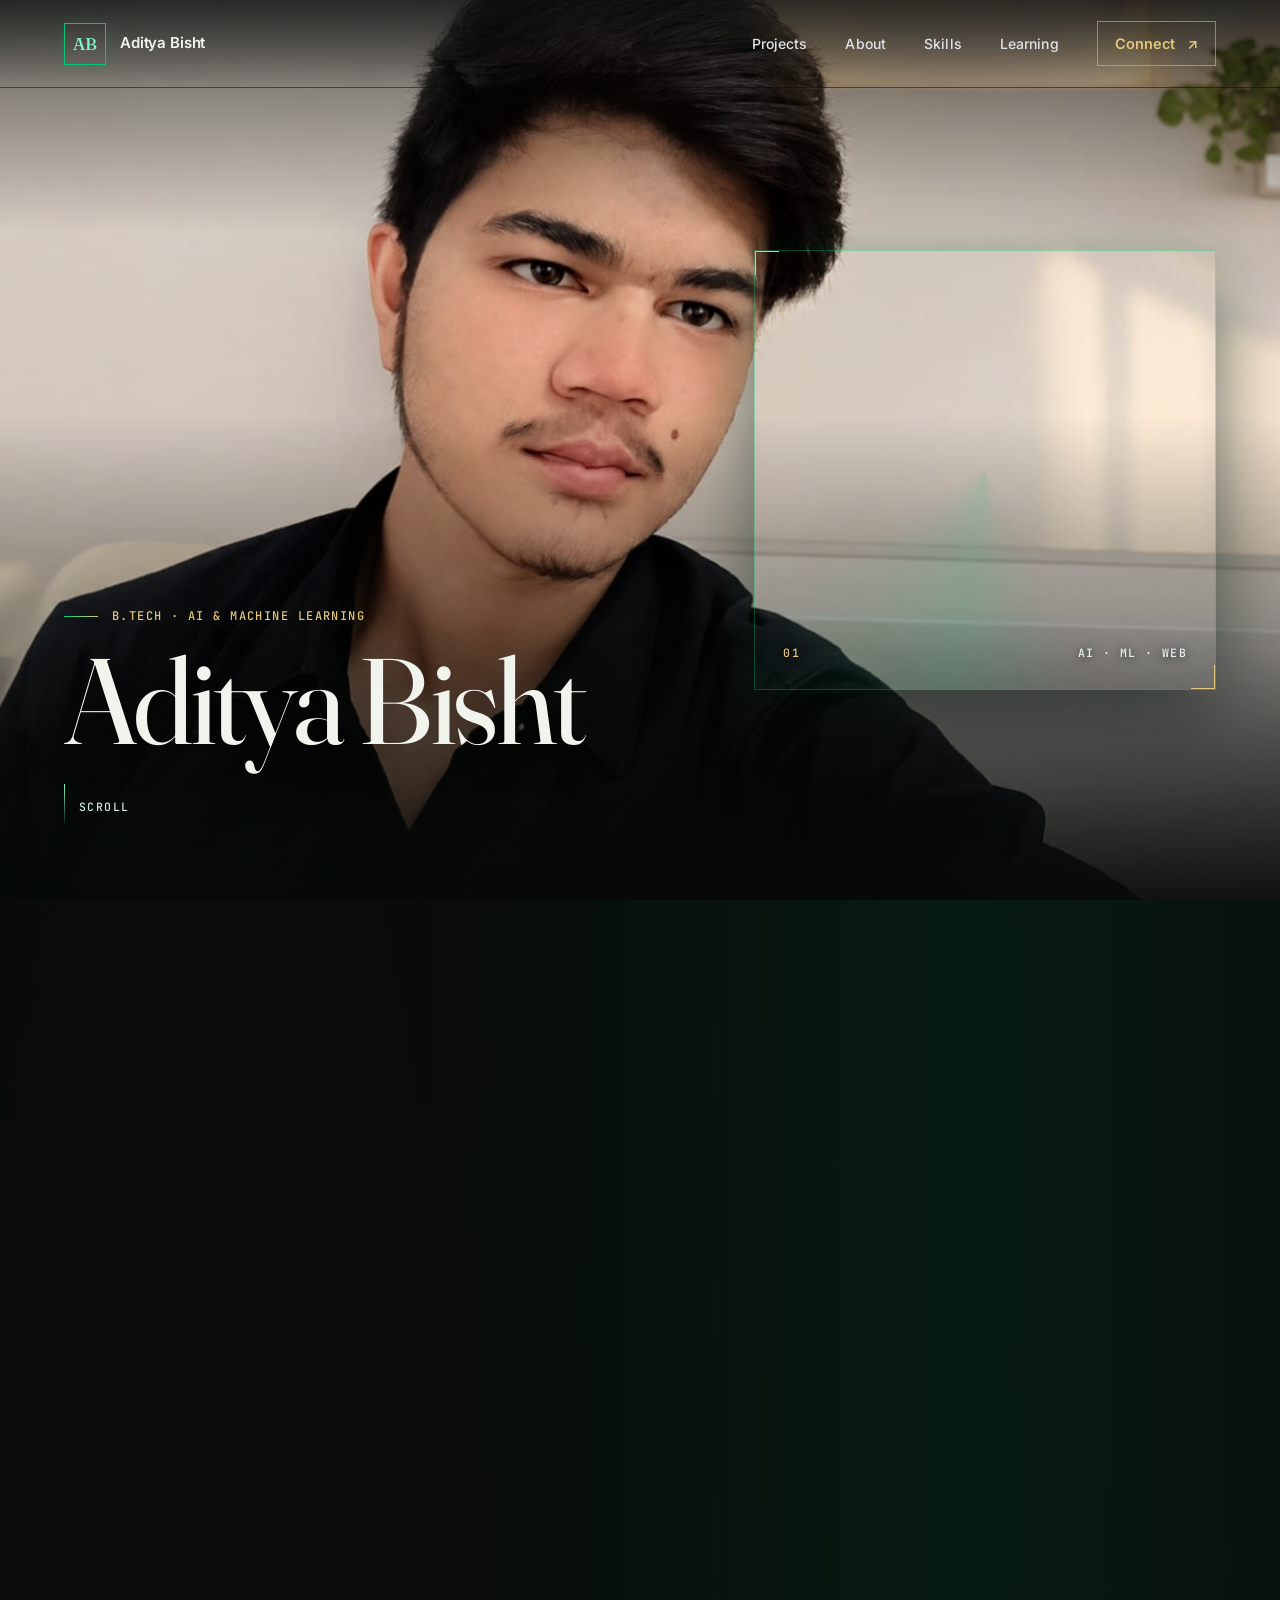
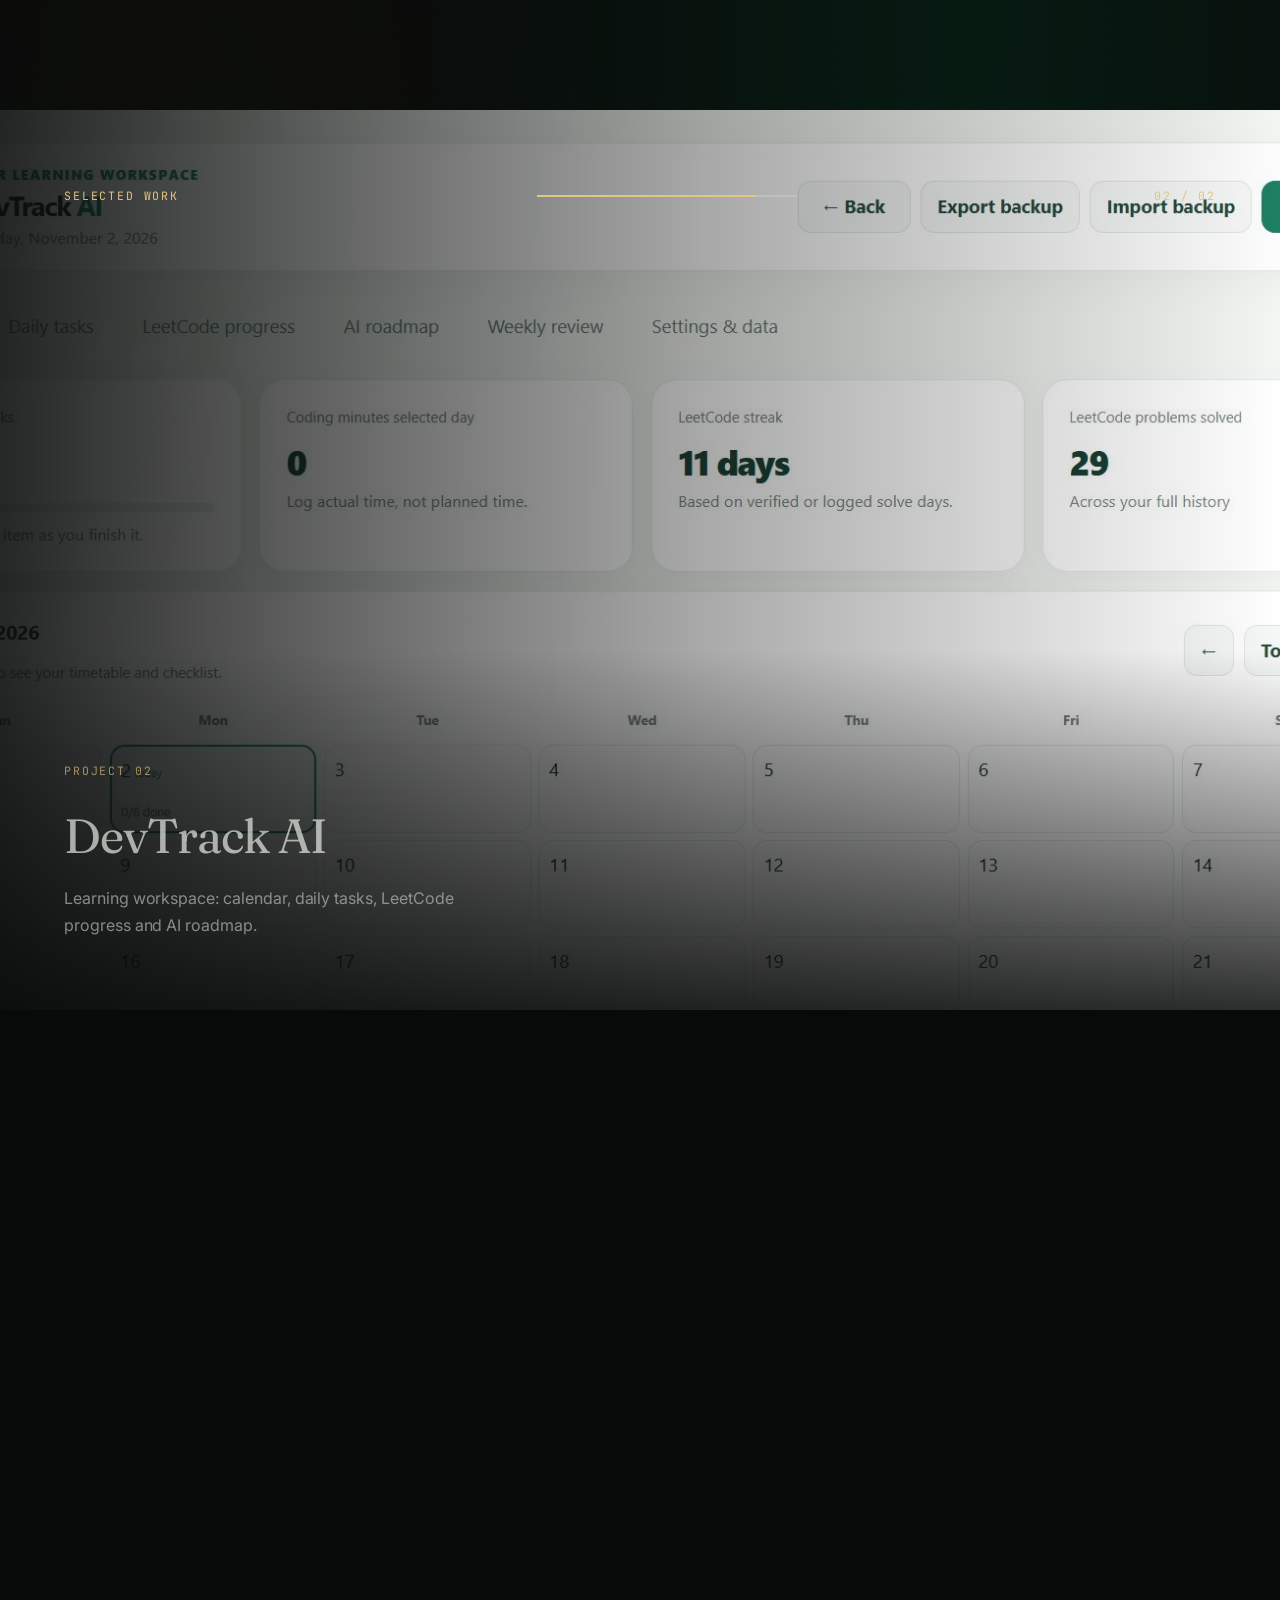
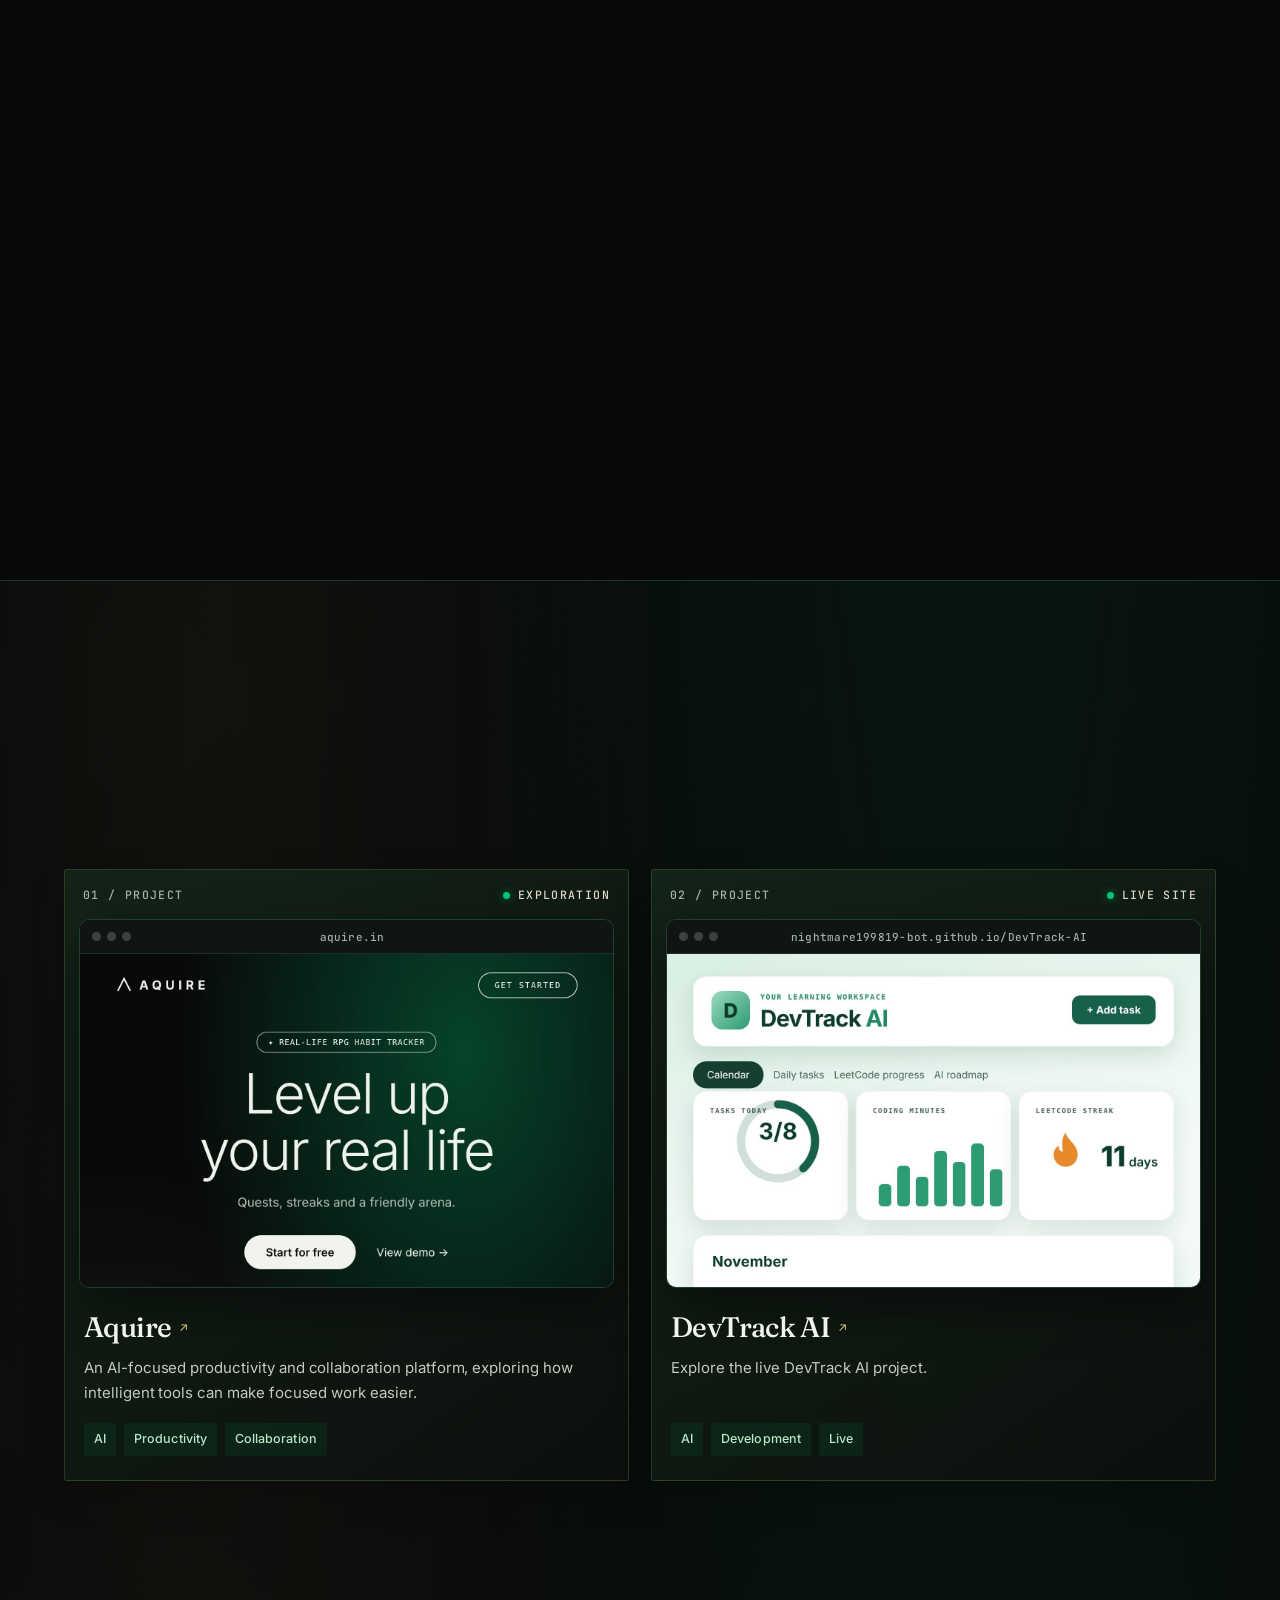
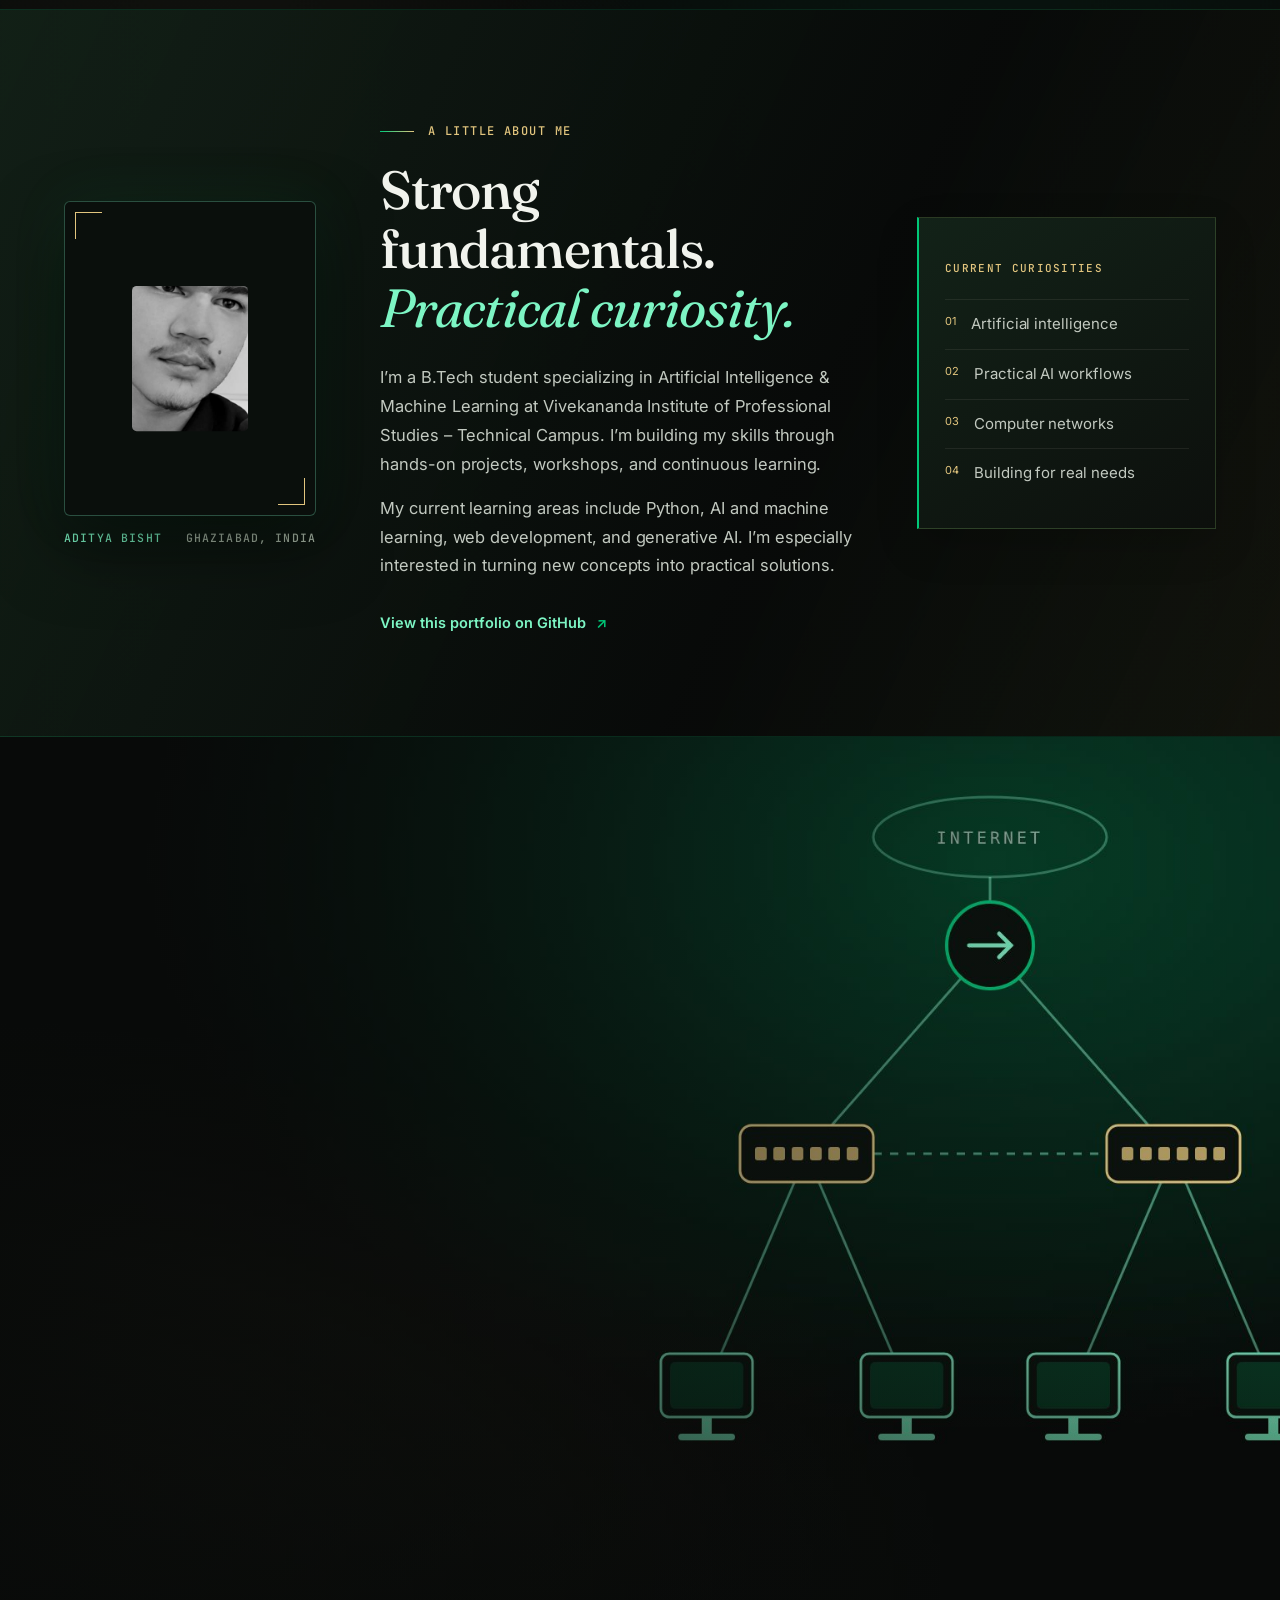
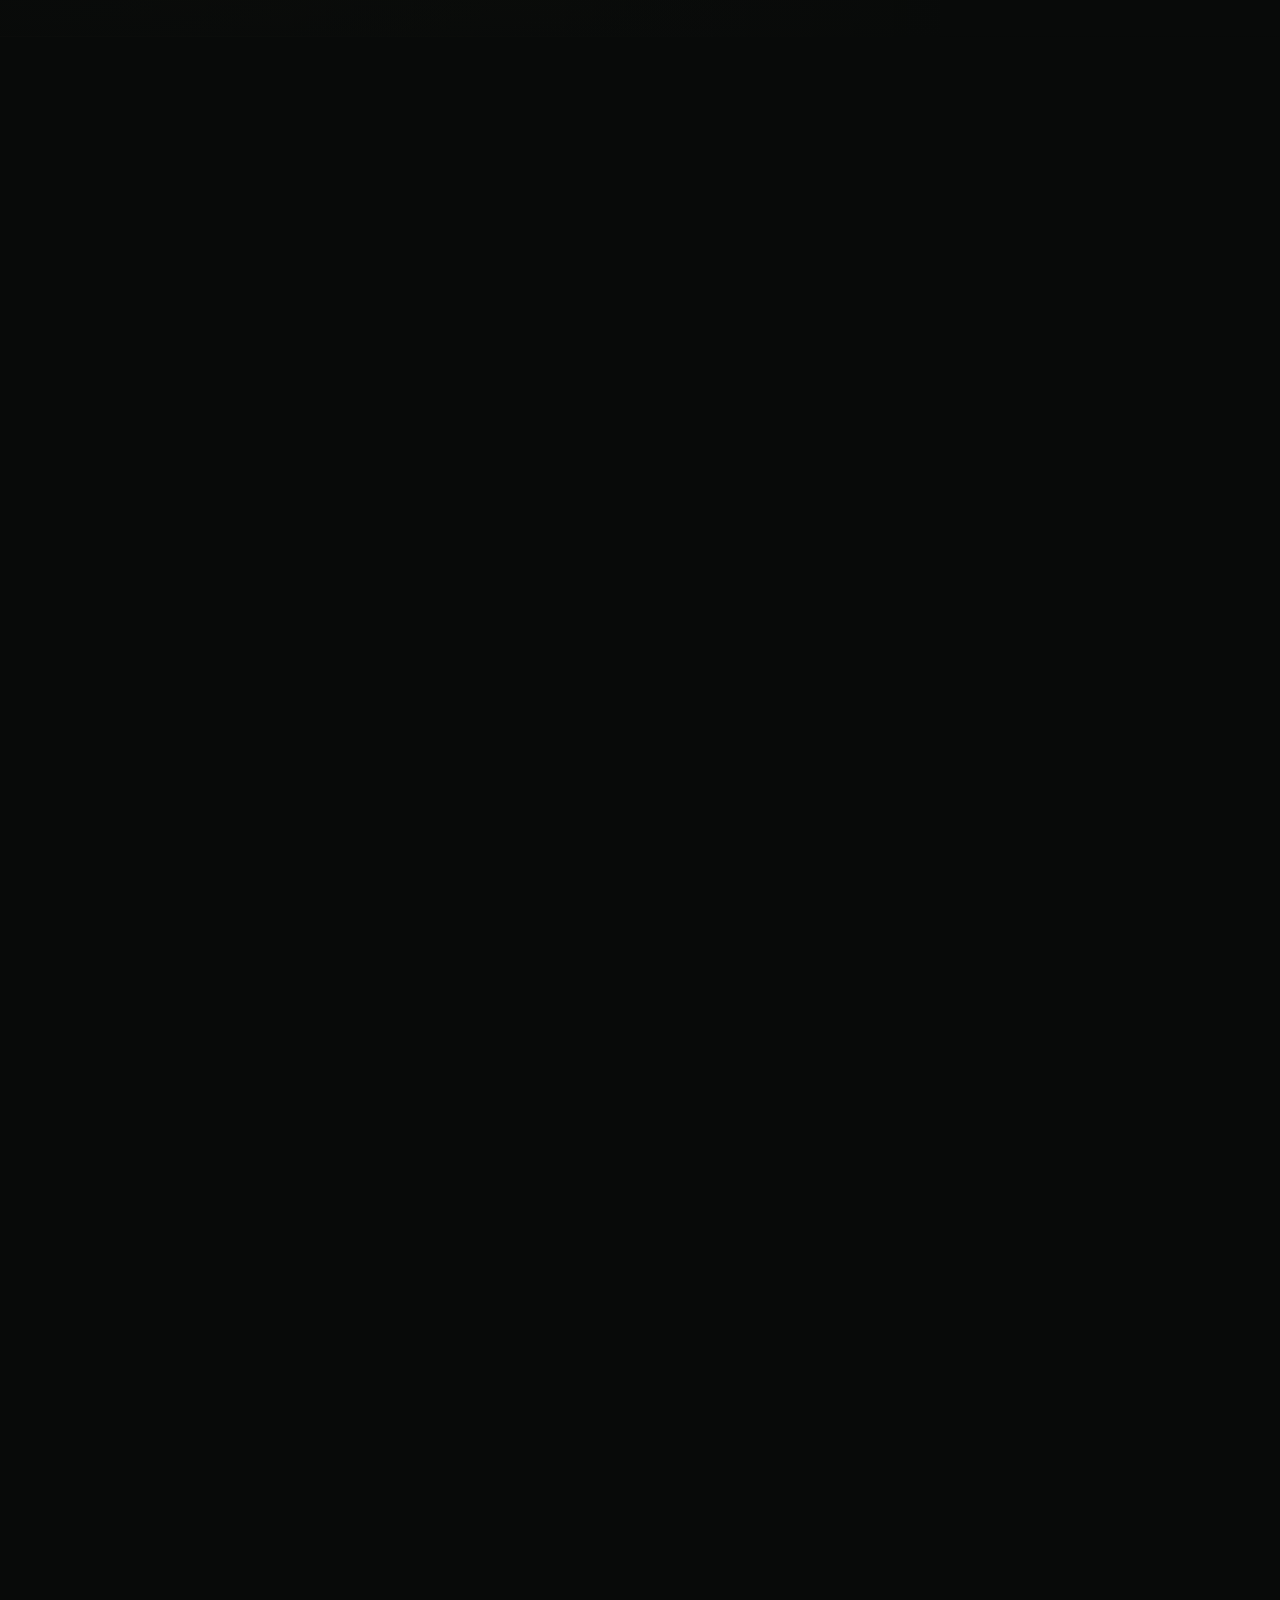
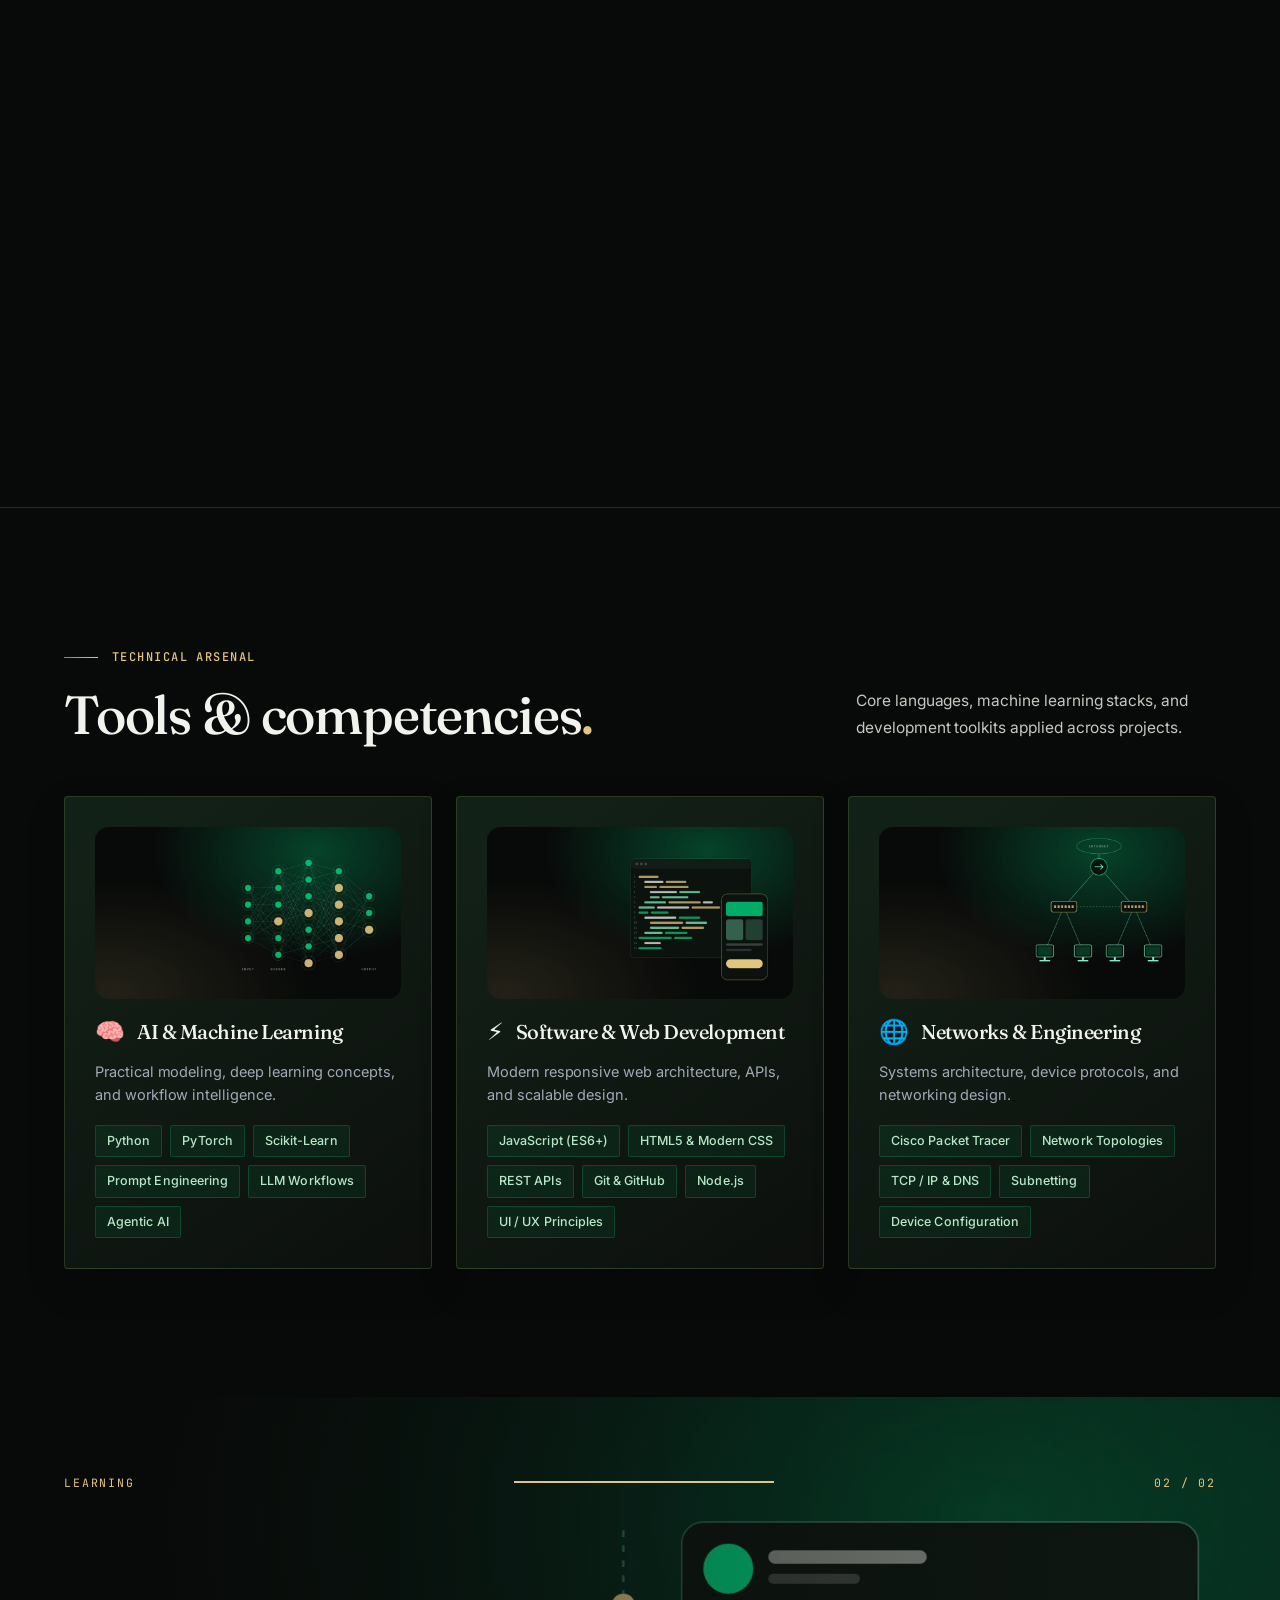
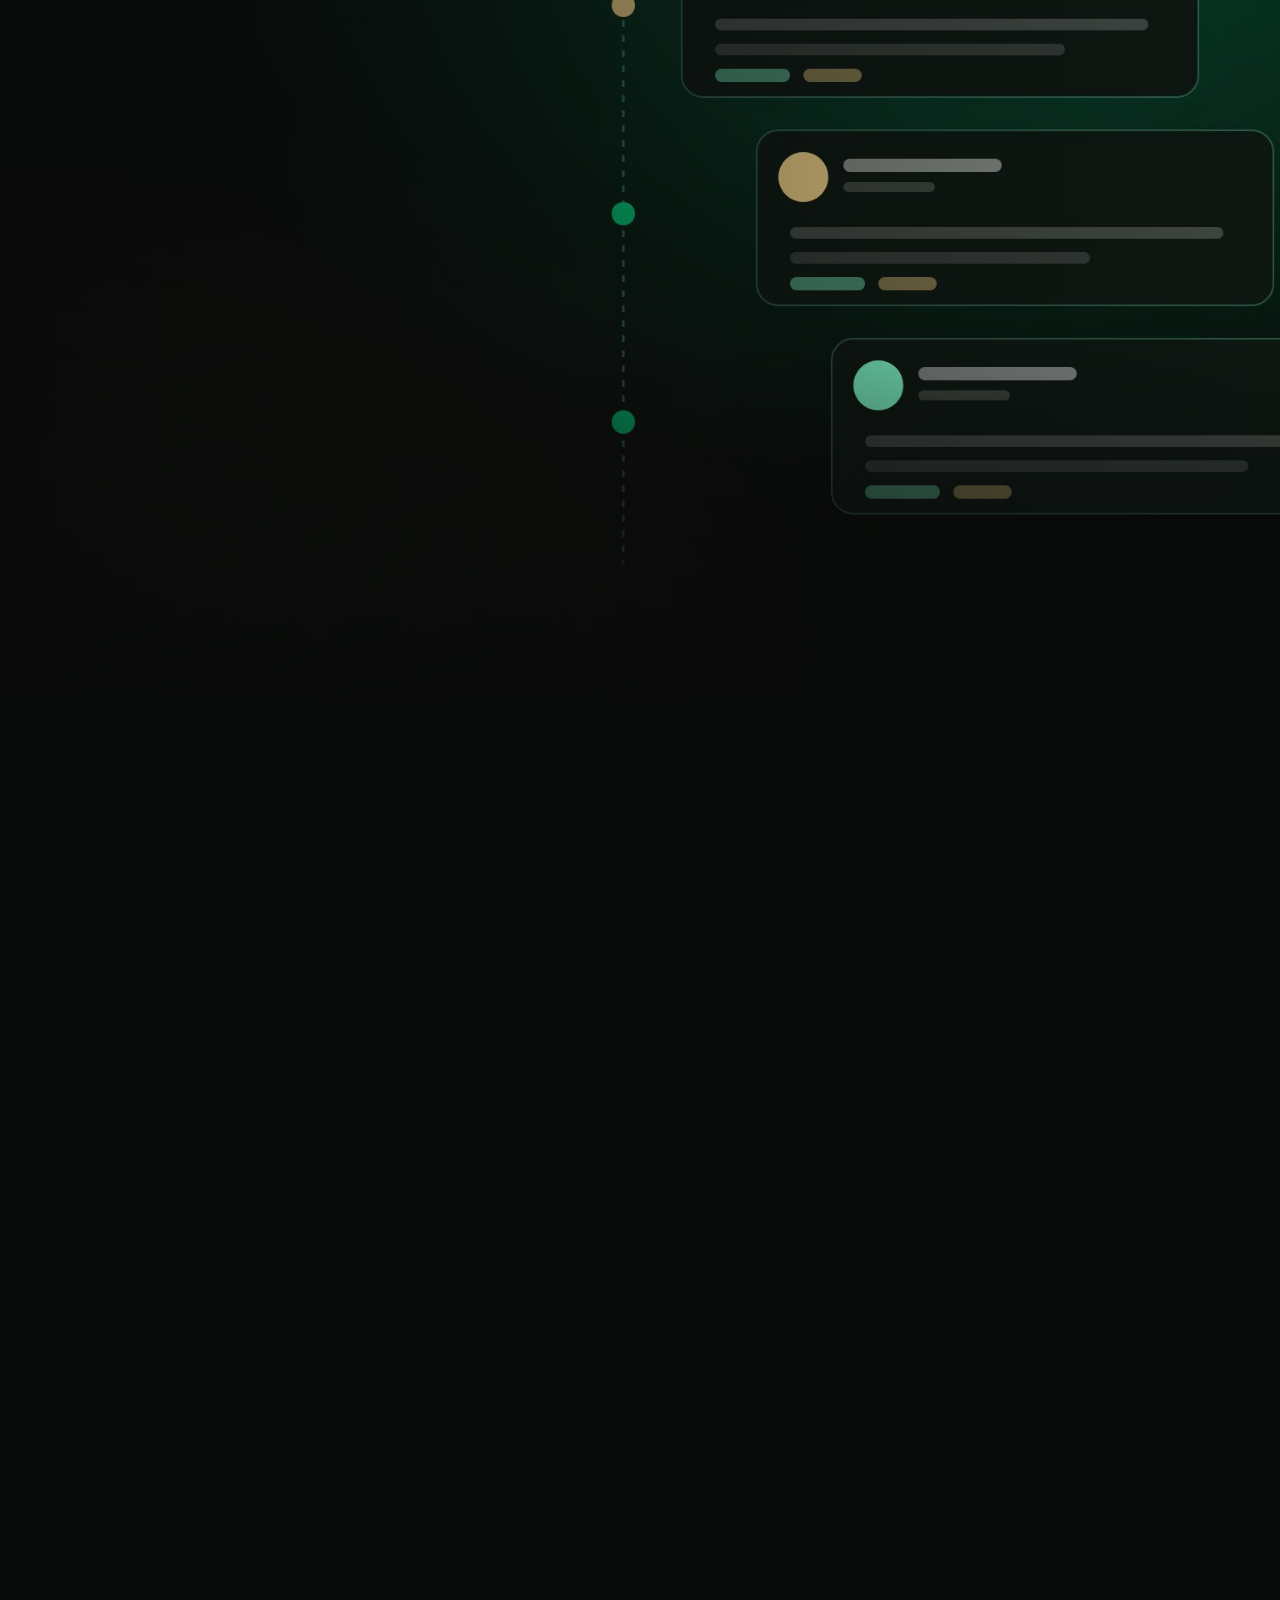
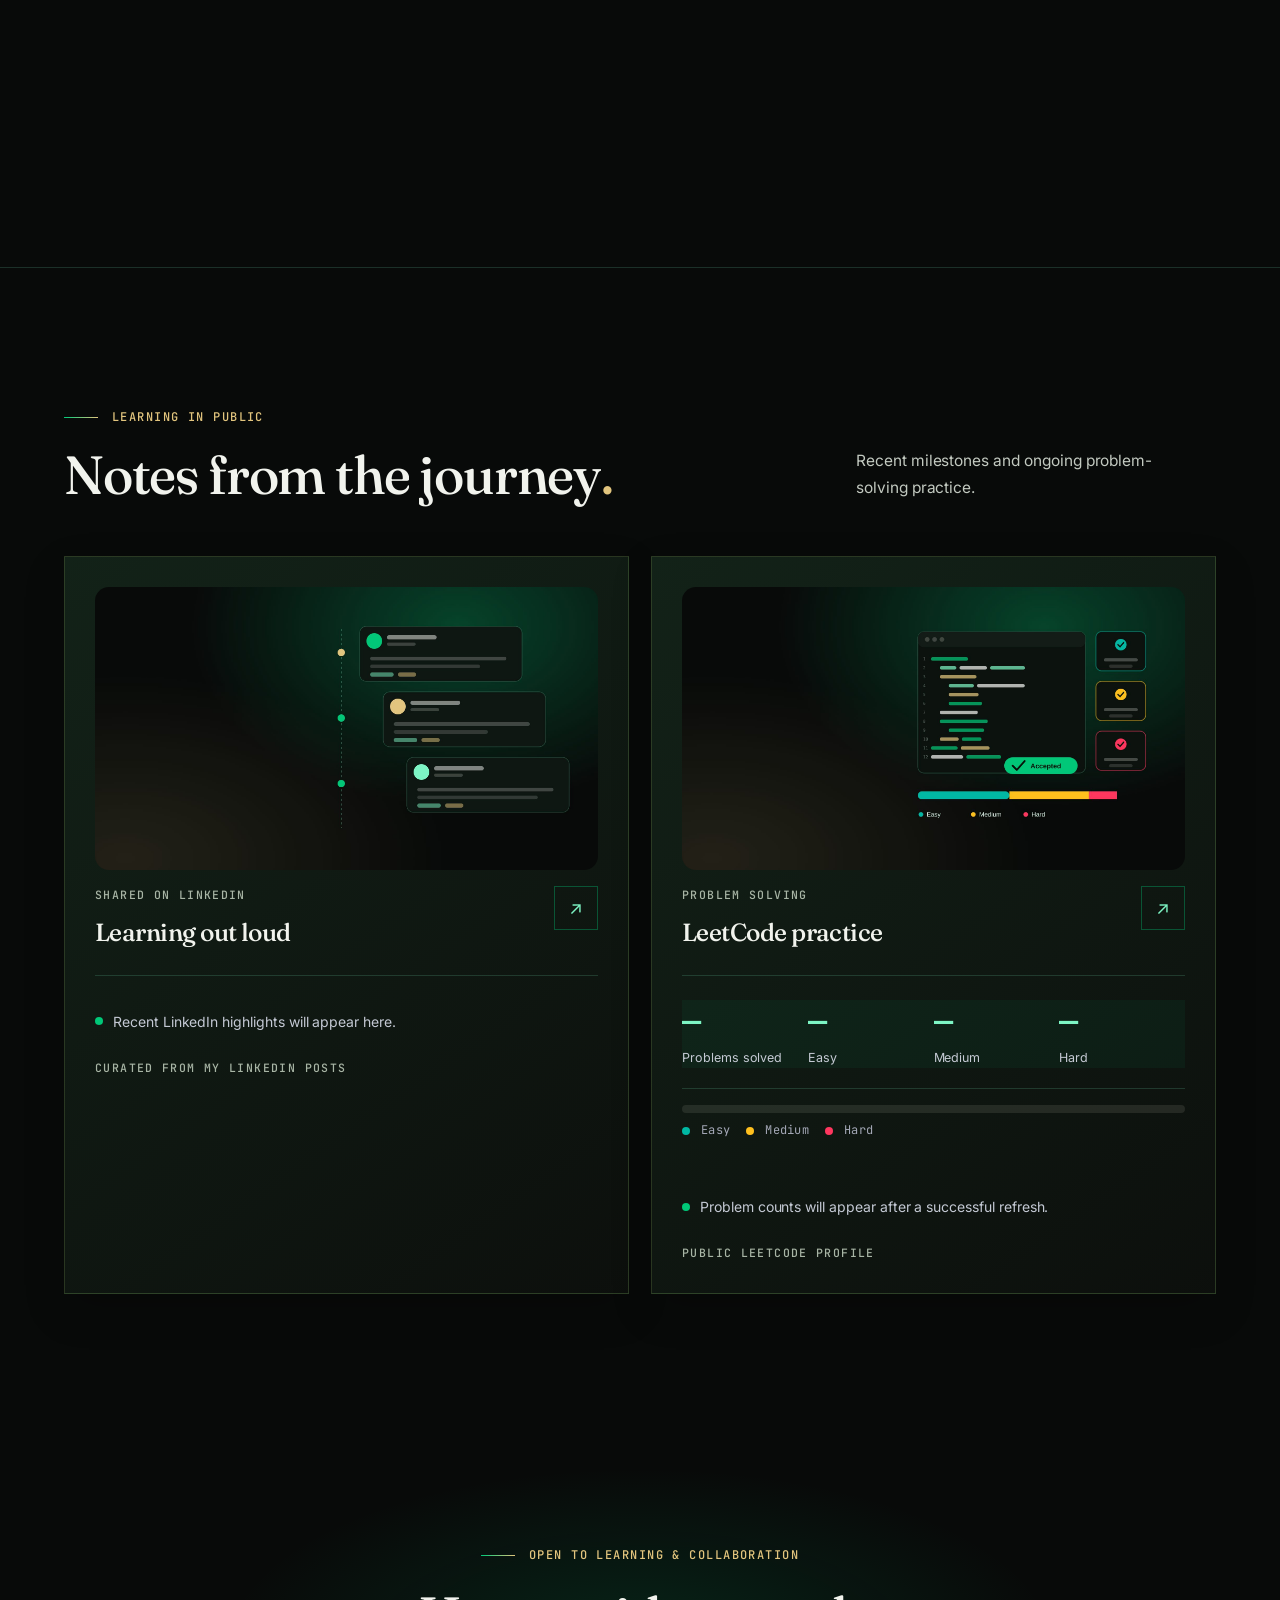
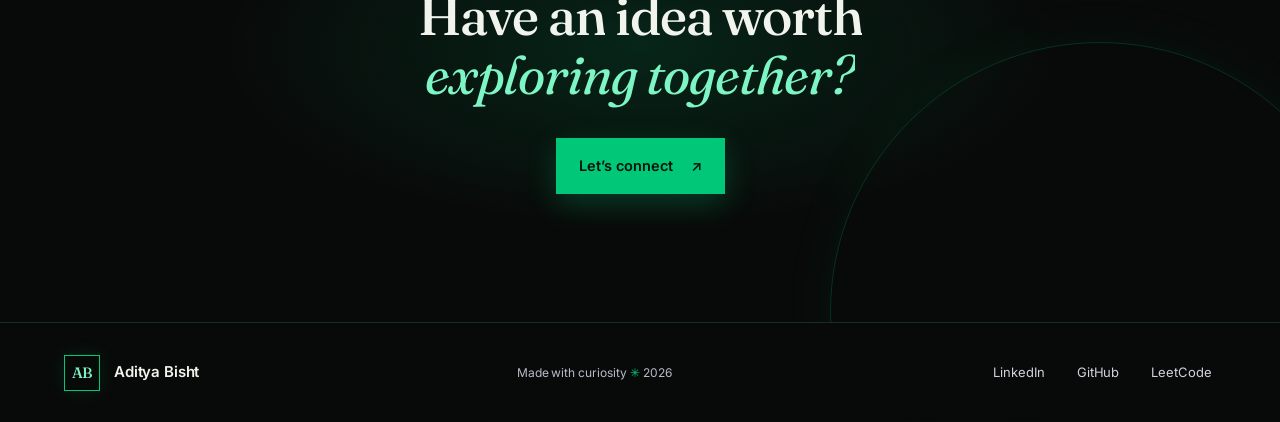
==== aditya-portfolio/index.html @ d803eb1d "finalized portfolio design" ====
<!doctype html>
<html lang="en">

<head>
  <meta charset="utf-8">
  <meta name="viewport" content="width=device-width, initial-scale=1">
  <meta name="theme-color" content="#080A09">
  <meta name="color-scheme" content="dark">
  <script>if(!matchMedia("(prefers-reduced-motion: reduce)").matches)document.documentElement.classList.add("js-hero")</script>
  <link rel="preload" as="image" href="assets/aditya.jpg">
  <meta name="description"
    content="Aditya Bisht — B.Tech student focused on AI & Machine Learning, software development, and practical projects.">
  <meta property="og:title" content="Aditya Bisht — Portfolio">
  <meta property="og:description" content="A thoughtful selection of projects, learning, and problem-solving.">
  <title>Aditya Bisht — Portfolio</title>
  <link rel="preconnect" href="https://fonts.googleapis.com">
  <link rel="preconnect" href="https://fonts.gstatic.com" crossorigin>
  <link
    href="https://fonts.googleapis.com/css2?family=Fraunces:ital,opsz,wght@0,9..144,400..600;1,9..144,400..600&family=Inter:wght@400;500;600&family=JetBrains+Mono:wght@400;500&display=swap"
    rel="stylesheet">
  <link rel="stylesheet" href="styles.css?v=20261027-emerald">
  <link rel="stylesheet" href="theme.css?v=20261027-bell-mt">
  <link rel="stylesheet" href="polish.css?v=20261101-polish">
  <link rel="stylesheet" href="hero.css?v=20261101-hero">
  <link rel="stylesheet" href="gold.css?v=20261101-gold">
  <link rel="stylesheet" href="pro.css?v=20261102-pro">
  <link rel="stylesheet" href="story.css?v=20261102-story">
  <link rel="icon" href="data:image/svg+xml,%3Csvg xmlns=%27http://www.w3.org/2000/svg%27 viewBox=%270 0 32 32%27%3E%3Crect width=%2732%27 height=%2732%27 fill=%27%23080A09%27/%3E%3Ctext x=%2716%27 y=%2722%27 font-size=%2714%27 font-family=%27Georgia%27 text-anchor=%27middle%27 fill=%27%2300C878%27%3EAB%3C/text%3E%3C/svg%3E">
  <script src="app.js?v=20261027-linkedin-about" defer></script>
  <script src="polish.js?v=20261101-polish" defer></script>
  <script src="hero.js?v=20261101-hero" defer></script>
  <script src="pro.js?v=20261102-pro" defer></script>
  <script src="story.js?v=20261102-story" defer></script>
</head>

<body>
  <a class="skip-link" href="#main">Skip to content</a>
  <header class="site-header">
    <a class="brand" href="#top" aria-label="Aditya Bisht home"><span class="monogram">AB</span><span>Aditya
        Bisht</span></a>
    <button class="menu-toggle" type="button" aria-expanded="false" aria-controls="site-nav"
      aria-label="Open navigation"><span></span><span></span><span></span></button>
    <nav id="site-nav" class="site-nav" aria-label="Main navigation">
      <a href="#work">Projects</a><a href="#about">About</a><a href="#skills">Skills</a><a href="#activity">Learning</a>
      <a class="nav-contact" href="https://www.linkedin.com/in/aditya-bisht-b3a12036b" target="_blank"
        rel="noreferrer">Connect <span aria-hidden="true">↗</span></a>
    </nav>
  </header>
  <main id="main">
    <div class="hero-stage" id="intro">
    <div class="hero-sticky">
    <section class="hero wrap" id="top">
      <canvas id="ambient-canvas" aria-hidden="true"></canvas>
      <div class="hero-copy">
        <p class="eyebrow"><span></span> B.TECH · AI & MACHINE LEARNING</p>
        <h1>Learning by<br><em>building things.</em></h1>
        <p class="hero-intro">I’m Aditya Bisht, a student exploring AI, software development, and practical ways to
          solve real problems.</p>
        <div class="hero-actions"><a class="button button-gold" href="#work">Explore selected work <span
              aria-hidden="true">↓</span></a><a class="inline-link"
            href="https://www.linkedin.com/in/aditya-bisht-b3a12036b" target="_blank" rel="noreferrer">Connect on
            LinkedIn <span aria-hidden="true">↗</span></a></div>
        <div class="hero-foot"><span>BASED IN GHAZIABAD, INDIA</span><span class="tiny-divider"></span><span>CURIOUS
            ABOUT WHAT’S NEXT</span></div>
      </div>
      <div class="portrait-card">
        <div class="portrait-noise" aria-hidden="true"></div>
        <div class="portrait-ring ring-a" aria-hidden="true"></div>
        <div class="portrait-ring ring-b" aria-hidden="true"></div>
        <img class="card-photo" src="assets/aditya.jpg" alt="Portrait of Aditya Bisht" width="1599" height="902">
        <div class="portrait-label"><span>01</span><span>AI · ML · WEB</span></div>
        <span class="corner corner-tl" aria-hidden="true"></span><span class="corner corner-br"
          aria-hidden="true"></span>
      </div>
      <span class="hero-index" aria-hidden="true">PORTFOLIO <i></i> 2026</span>
    </section>
    <figure class="hero-photo" aria-hidden="true"><img src="assets/aditya.jpg" alt=""><span class="hero-scrim"></span></figure>
    <div class="hero-cap" aria-hidden="true">
      <p class="eyebrow"><span></span> B.TECH · AI &amp; MACHINE LEARNING</p>
      <p class="hero-name">Aditya Bisht</p>
      <p class="hero-scroll"><i></i> SCROLL</p>
    </div>
    </div>
    </div>

    <section class="story" id="work-story" data-targets="#work .shot-view" aria-label="Selected work">
      <div class="story-sticky">
        <div class="story-hud"><span>Selected work</span><span class="story-bar"><i></i></span><span class="story-count">01 / 02</span></div>
      <figure class="story-panel"><img src="assets/story/aquire.jpg" alt="Aquire landing page" loading="lazy" decoding="async"><figcaption class="story-cap"><small>Project 01</small><h3>Aquire</h3><p>Real-life RPG habit tracker: quests, streaks and an arena.</p></figcaption></figure>
      <figure class="story-panel"><img src="assets/story/devtrack.jpg" alt="DevTrack AI dashboard" loading="lazy" decoding="async"><figcaption class="story-cap"><small>Project 02</small><h3>DevTrack AI</h3><p>Learning workspace: calendar, daily tasks, LeetCode progress and AI roadmap.</p></figcaption></figure>
      </div>
    </section>
    <section class="section wrap" id="work">
      <div class="section-heading">
        <div>
          <p class="eyebrow"><span></span> SELECTED WORK</p>
          <h2>Ideas I’ve explored<span class="gold">.</span></h2>
        </div>
        <p class="section-intro">A few directions where technology, people, and useful ideas meet.</p>
      </div>
      <div class="project-grid">
        <article class="project-card project-aquire">
          <div class="project-meta"><span>01 / PROJECT</span><span class="project-state"><i></i> EXPLORATION</span>
          </div>
          <a class="project-shot" href="https://www.aquire.in/" target="_blank" rel="noreferrer" aria-label="Open Aquire website">
            <span class="shot-bar" aria-hidden="true"><i></i><i></i><i></i><em>aquire.in</em></span>
            <span class="shot-view">
              <img src="assets/projects/aquire.jpg" alt="Illustration of the Aquire habit tracker: hero level ring and arena leaderboard" width="1440" height="1900" loading="lazy" onerror="this.closest('.project-shot').classList.add('no-shot')">
              <span class="shot-fallback" aria-hidden="true"><span class="fb-mark">A<span>.</span></span></span>
            </span>
            <span class="shot-visit" aria-hidden="true">Visit site ↗</span>
          </a>
          <div class="project-body">
            <h3><a href="https://www.aquire.in/" target="_blank" rel="noreferrer">Aquire <span class="project-arrow"
                  aria-hidden="true">↗</span></a></h3>
            <p>An AI-focused productivity and collaboration platform, exploring how intelligent tools can make focused
              work easier.</p>
            <div class="chips"><span>AI</span><span>Productivity</span><span>Collaboration</span></div>
          </div>
        </article>
        <article class="project-card project-devtrack">
          <div class="project-meta"><span>02 / PROJECT</span><span class="project-state"><i></i> LIVE SITE</span></div>
          <a class="project-shot" href="https://nightmare199819-bot.github.io/DevTrack-AI/" target="_blank" rel="noreferrer" aria-label="Open DevTrack AI website">
            <span class="shot-bar" aria-hidden="true"><i></i><i></i><i></i><em>nightmare199819-bot.github.io/DevTrack-AI</em></span>
            <span class="shot-view">
              <img src="assets/projects/devtrack.jpg" alt="Illustration of the DevTrack AI dashboard: stats, calendar, tasks and roadmap" width="1440" height="1900" loading="lazy" onerror="this.closest('.project-shot').classList.add('no-shot')">
              <span class="shot-fallback" aria-hidden="true"><span class="fb-mark">D<span>.</span></span></span>
            </span>
            <span class="shot-visit" aria-hidden="true">Visit site ↗</span>
          </a>
          <div class="project-body">
            <h3><a href="https://nightmare199819-bot.github.io/DevTrack-AI/" target="_blank" rel="noreferrer">DevTrack
                AI <span class="project-arrow" aria-hidden="true">↗</span></a></h3>
            <p>Explore the live DevTrack AI project.</p>
            <div class="chips"><span>AI</span><span>Development</span><span>Live</span></div>
          </div>
        </article>
      </div>
    </section>

    <section class="about-section" id="about">
      <div class="about-inner wrap">
        <figure class="about-photo">
          <div class="about-photo-frame"><img src="assets/aditya-portrait.jpg" alt="Portrait of Aditya Bisht" width="722" height="902" loading="lazy"></div>
          <figcaption><span>Aditya Bisht</span><span>Ghaziabad, India</span></figcaption>
        </figure>
        <div class="about-copy">
          <p class="eyebrow"><span></span> A LITTLE ABOUT ME</p>
          <h2>Strong fundamentals.<br><em>Practical curiosity.</em></h2>
          <p id="about-summary-primary">I’m a B.Tech student specializing in Artificial Intelligence & Machine Learning
            at Vivekananda Institute of Professional Studies – Technical Campus. I’m building my skills through hands-on
            projects, workshops, and continuous learning.</p>
          <p id="about-summary-secondary">My current learning areas include Python, AI and machine learning, web
            development, and generative AI. I’m especially interested in turning new concepts into practical solutions.
          </p><a class="inline-link" href="https://github.com/nightmare199819-bot/aditya-bisht-portfolio"
            target="_blank" rel="noreferrer">View this portfolio on GitHub <span aria-hidden="true">↗</span></a>
        </div>
        <aside class="focus-card">
          <p class="eyebrow">CURRENT CURIOSITIES</p>
          <ul id="linkedin-learning-areas">
            <li><span>01</span> Artificial intelligence</li>
            <li><span>02</span> Practical AI workflows</li>
            <li><span>03</span> Computer networks</li>
            <li><span>04</span> Building for real needs</li>
          </ul>
        </aside>
      </div>
    </section>

    <section class="story" id="skills-story" data-targets="#skills .box-shot" aria-label="Skills">
      <div class="story-sticky">
        <div class="story-hud"><span>Skills</span><span class="story-bar"><i></i></span><span class="story-count">01 / 03</span></div>
      <figure class="story-panel"><img src="assets/story/skills-ai.jpg" alt="Neural network illustration" loading="lazy" decoding="async"><figcaption class="story-cap"><small>Skill 01</small><h3>AI & Machine Learning</h3><p>Models, data and the layers between input and output.</p></figcaption></figure>
      <figure class="story-panel"><img src="assets/story/skills-web.jpg" alt="Code editor and phone illustration" loading="lazy" decoding="async"><figcaption class="story-cap"><small>Skill 02</small><h3>Software & Web</h3><p>Clean code that ships to browsers and phones.</p></figcaption></figure>
      <figure class="story-panel"><img src="assets/story/skills-net.jpg" alt="Network topology illustration" loading="lazy" decoding="async"><figcaption class="story-cap"><small>Skill 03</small><h3>Networks & Engineering</h3><p>How machines talk: routers, switches, hosts.</p></figcaption></figure>
      </div>
    </section>
    <section class="section wrap" id="skills">
      <div class="section-heading">
        <div>
          <p class="eyebrow"><span></span> TECHNICAL ARSENAL</p>
          <h2>Tools & competencies<span class="gold">.</span></h2>
        </div>
        <p class="section-intro">Core languages, machine learning stacks, and development toolkits applied across
          projects.</p>
      </div>
      <div class="skills-grid">
        <div class="skill-category">
          <figure class="box-shot"><img src="assets/story/skills-ai.jpg" alt="Neural network illustration" width="1920" height="1080" loading="lazy" decoding="async"></figure>
                    <div class="skill-category-header">
            <span class="skill-icon" aria-hidden="true">🧠</span>
            <h3>AI & Machine Learning</h3>
          </div>
          <p class="skill-category-desc">Practical modeling, deep learning concepts, and workflow intelligence.</p>
          <div class="chips">
            <span>Python</span>
            <span>PyTorch</span>
            <span>Scikit-Learn</span>
            <span>Prompt Engineering</span>
            <span>LLM Workflows</span>
            <span>Agentic AI</span>
          </div>
        </div>
        <div class="skill-category">
          <figure class="box-shot"><img src="assets/story/skills-web.jpg" alt="Code editor and phone illustration" width="1920" height="1080" loading="lazy" decoding="async"></figure>
                    <div class="skill-category-header">
            <span class="skill-icon" aria-hidden="true">⚡</span>
            <h3>Software & Web Development</h3>
          </div>
          <p class="skill-category-desc">Modern responsive web architecture, APIs, and scalable design.</p>
          <div class="chips">
            <span>JavaScript (ES6+)</span>
            <span>HTML5 & Modern CSS</span>
            <span>REST APIs</span>
            <span>Git & GitHub</span>
            <span>Node.js</span>
            <span>UI / UX Principles</span>
          </div>
        </div>
        <div class="skill-category">
          <figure class="box-shot"><img src="assets/story/skills-net.jpg" alt="Network topology illustration" width="1920" height="1080" loading="lazy" decoding="async"></figure>
                    <div class="skill-category-header">
            <span class="skill-icon" aria-hidden="true">🌐</span>
            <h3>Networks & Engineering</h3>
          </div>
          <p class="skill-category-desc">Systems architecture, device protocols, and networking design.</p>
          <div class="chips">
            <span>Cisco Packet Tracer</span>
            <span>Network Topologies</span>
            <span>TCP / IP & DNS</span>
            <span>Subnetting</span>
            <span>Device Configuration</span>
          </div>
        </div>
      </div>
    </section>

    <section class="story" id="activity-story" data-targets="#activity .box-shot" aria-label="Learning">
      <div class="story-sticky">
        <div class="story-hud"><span>Learning</span><span class="story-bar"><i></i></span><span class="story-count">01 / 02</span></div>
      <figure class="story-panel"><img src="assets/story/learn-leetcode.jpg" alt="LeetCode practice illustration" loading="lazy" decoding="async"><figcaption class="story-cap"><small>Learning 01</small><h3>LeetCode practice</h3><p>Easy, medium and hard problems, solved steadily.</p></figcaption></figure>
      <figure class="story-panel"><img src="assets/story/learn-linkedin.jpg" alt="LinkedIn posts timeline illustration" loading="lazy" decoding="async"><figcaption class="story-cap"><small>Learning 02</small><h3>Learning in public</h3><p>What I build and study, posted as I go.</p></figcaption></figure>
      </div>
    </section>
    <section class="section wrap" id="activity">
      <div class="section-heading">
        <div>
          <p class="eyebrow"><span></span> LEARNING IN PUBLIC</p>
          <h2>Notes from the journey<span class="gold">.</span></h2>
        </div>
        <p class="section-intro">Recent milestones and ongoing problem-solving practice.</p>
      </div>
      <div class="activity-grid">
        <section class="activity-panel" aria-labelledby="linkedin-title">
          <figure class="box-shot"><img src="assets/story/learn-linkedin.jpg" alt="LinkedIn posts timeline illustration" width="1920" height="1080" loading="lazy" decoding="async"></figure>
                    <div class="panel-heading">
            <div><span class="panel-kicker">SHARED ON LINKEDIN</span>
              <h3 id="linkedin-title">Learning out loud</h3>
            </div><a class="panel-link" href="https://www.linkedin.com/in/aditya-bisht-b3a12036b" target="_blank"
              rel="noreferrer" aria-label="Visit Aditya’s LinkedIn profile">↗</a>
          </div>
          <div id="linkedin-feed" class="feed-list">
            <p class="empty-state">Recent LinkedIn highlights will appear here.</p>
          </div>
          <p class="data-caption" id="linkedin-source">CURATED FROM MY LINKEDIN POSTS</p>
        </section>
        <section class="activity-panel" aria-labelledby="leetcode-title">
          <figure class="box-shot"><img src="assets/story/learn-leetcode.jpg" alt="LeetCode practice illustration" width="1920" height="1080" loading="lazy" decoding="async"></figure>
                    <div class="panel-heading">
            <div><span class="panel-kicker">PROBLEM SOLVING</span>
              <h3 id="leetcode-title">LeetCode practice</h3>
            </div><a class="panel-link" href="https://leetcode.com/u/aditya__bisht/" target="_blank" rel="noreferrer"
              aria-label="Visit Aditya’s LeetCode profile">↗</a>
          </div>
          <div class="stats-grid">
            <div><strong id="total">—</strong><span>Problems solved</span></div>
            <div><strong id="easy">—</strong><span>Easy</span></div>
            <div><strong id="medium">—</strong><span>Medium</span></div>
            <div><strong id="hard">—</strong><span>Hard</span></div>
          </div>
          <div class="leetcode-bar-container">
            <div class="leetcode-bar-track" id="leetcode-meter" role="meter"
              aria-label="LeetCode problem difficulty distribution" aria-valuemin="0" aria-valuemax="100">
              <div id="bar-easy" class="bar-segment bar-easy" style="width: 0%" title="Easy"></div>
              <div id="bar-medium" class="bar-segment bar-medium" style="width: 0%" title="Medium"></div>
              <div id="bar-hard" class="bar-segment bar-hard" style="width: 0%" title="Hard"></div>
            </div>
            <div class="bar-legend">
              <span><i class="legend-dot dot-easy" aria-hidden="true"></i> Easy</span>
              <span><i class="legend-dot dot-medium" aria-hidden="true"></i> Medium</span>
              <span><i class="legend-dot dot-hard" aria-hidden="true"></i> Hard</span>
            </div>
          </div>
          <div id="leetcode-feed" class="feed-list">
            <p class="empty-state">Problem counts will appear after a successful refresh.</p>
          </div>
          <p class="data-caption" id="leetcode-source">PUBLIC LEETCODE PROFILE</p>
        </section>
      </div>
    </section>

    <section class="contact-section">
      <div class="contact-orbit" aria-hidden="true"></div>
      <p class="eyebrow"><span></span> OPEN TO LEARNING & COLLABORATION</p>
      <h2>Have an idea worth<br><em>exploring together?</em></h2><a class="button button-gold"
        href="https://www.linkedin.com/in/aditya-bisht-b3a12036b" target="_blank" rel="noreferrer">Let’s connect <span
          aria-hidden="true">↗</span></a>
    </section>
  </main>
  <footer class="site-footer wrap"><a class="brand" href="#top"><span class="monogram">AB</span><span>Aditya
        Bisht</span></a>
    <p>Made with curiosity <span aria-hidden="true">✳</span> <span id="year"></span></p>
    <nav aria-label="Social links"><a href="https://www.linkedin.com/in/aditya-bisht-b3a12036b" target="_blank"
        rel="noreferrer">LinkedIn</a><a href="https://github.com/nightmare199819-bot/aditya-bisht-portfolio"
        target="_blank" rel="noreferrer">GitHub</a><a href="https://leetcode.com/u/aditya__bisht/" target="_blank"
        rel="noreferrer">LeetCode</a></nav>
  </footer>
</body>

</html>
---- aditya-portfolio/styles.css ----
:root{--navy:#101426;--violet:#34204F;--gold:#C6A76A;--ivory:#E9E4DA;--slate:#202A3A;--muted:#a4a8b7;--line:rgba(233,228,218,.13);--serif:'Playfair Display',Georgia,serif;--sans:'Space Grotesk',Arial,sans-serif}*{box-sizing:border-box}html{scroll-behavior:smooth;scroll-padding-top:92px}body{margin:0;background:var(--navy);color:var(--ivory);font:15px/1.7 var(--sans);-webkit-font-smoothing:antialiased}a{color:inherit;text-decoration:none}button{font:inherit}.skip-link{position:absolute;left:16px;top:-60px;padding:10px 14px;background:var(--gold);color:var(--navy);z-index:20}.skip-link:focus{top:12px}:focus-visible{outline:2px solid var(--gold);outline-offset:4px}.wrap{max-width:1192px;padding-left:32px;padding-right:32px;margin-left:auto;margin-right:auto}.site-header{height:82px;padding:0 max(calc((100vw - 1128px)/2),5vw);display:flex;align-items:center;justify-content:space-between;border-bottom:1px solid var(--line);position:sticky;top:0;z-index:10;background:rgba(16,20,38,.94);backdrop-filter:blur(14px)}.brand{display:inline-flex;align-items:center;gap:11px;font-size:13px;font-weight:600;letter-spacing:-.025em}.monogram{height:34px;width:34px;border:1px solid var(--gold);display:grid;place-items:center;color:var(--gold);font:15px var(--serif);letter-spacing:-.08em}.site-nav{display:flex;align-items:center;gap:34px;font-size:12px;color:#c4c5cf}.site-nav a:hover,.site-footer nav a:hover,.inline-link:hover{color:var(--gold)}.nav-contact{border:1px solid rgba(198,167,106,.48);color:var(--gold);padding:8px 13px}.nav-contact span{margin-left:8px}.menu-toggle{display:none}.hero{min-height:630px;padding-top:70px;padding-bottom:78px;display:grid;grid-template-columns:1.15fr .85fr;gap:72px;align-items:center;position:relative}.hero-copy{max-width:620px;position:relative;z-index:1}.eyebrow{display:flex;align-items:center;gap:11px;color:var(--gold);font-size:9px;letter-spacing:.19em;font-weight:600}.eyebrow>span{width:25px;height:1px;background:var(--gold)}h1,h2,h3{font-family:var(--serif);font-weight:500;letter-spacing:-.04em}h1{font-size:clamp(58px,7vw,88px);line-height:1.035;margin:24px 0 20px}h1 em,h2 em{font-style:normal;color:var(--gold)}.hero-intro{max-width:435px;color:#b9bdc9;font-size:15px;line-height:1.85}.hero-actions{display:flex;align-items:center;gap:24px;margin-top:30px}.button{min-height:45px;display:inline-flex;align-items:center;justify-content:center;gap:17px;padding:0 16px;font-size:11px;font-weight:600;transition:transform .2s ease,background .2s ease}.button:hover{transform:translateY(-2px)}.button-gold{background:var(--gold);color:var(--navy)}.button-gold:hover{background:#d5b97d}.inline-link{font-size:11px;color:#dbd8d2}.inline-link span{color:var(--gold);padding-left:6px}.hero-foot{display:flex;align-items:center;gap:12px;margin-top:53px;color:#7e8498;font-size:8px;letter-spacing:.15em}.tiny-divider{width:3px;height:3px;background:var(--gold);border-radius:50%}.portrait-card{width:min(100%,400px);height:435px;justify-self:end;position:relative;display:grid;place-items:center;overflow:hidden;border:1px solid rgba(198,167,106,.24);background:radial-gradient(ellipse at 50% 75%,rgba(52,32,79,.72),transparent 68%),linear-gradient(145deg,rgba(32,42,58,.93),rgba(22,25,45,.92))}.portrait-noise{position:absolute;inset:0;opacity:.15;background-image:radial-gradient(rgba(233,228,218,.5) .45px,transparent .45px);background-size:7px 7px;mask-image:linear-gradient(transparent,#000)}.portrait-ring{position:absolute;border:1px solid rgba(198,167,106,.28);border-radius:50%;width:290px;height:290px}.ring-a{transform:scaleX(.72) rotate(34deg)}.ring-b{transform:scaleX(.72) rotate(-34deg)}.portrait-card img{position:relative;width:70%;height:70%;object-fit:contain;filter:drop-shadow(0 12px 38px rgba(0,0,0,.22))}.portrait-label{position:absolute;left:23px;right:23px;bottom:20px;display:flex;justify-content:space-between;color:#999cad;font-size:7px;letter-spacing:.16em}.portrait-label span:first-child{color:var(--gold)}.corner{position:absolute;width:24px;height:24px;border-color:var(--gold);border-style:solid}.corner-tl{left:0;top:0;border-width:1px 0 0 1px}.corner-br{right:0;bottom:0;border-width:0 1px 1px 0}.hero-index{position:absolute;bottom:26px;left:32px;color:#73798b;font-size:8px;letter-spacing:.17em}.hero-index i{display:inline-block;width:35px;height:1px;background:var(--gold);vertical-align:middle;margin:0 8px}.section{padding-top:99px;padding-bottom:106px;border-top:1px solid var(--line)}.section-heading{display:flex;justify-content:space-between;align-items:end;gap:30px;margin-bottom:35px}.section-heading h2,.about-copy h2,.contact-section h2{font-size:clamp(38px,4.6vw,54px);line-height:1.13;margin:12px 0 0}.gold{color:var(--gold)}.section-intro{max-width:280px;color:#a3a7b6;font-size:11px;line-height:1.8;margin:0 0 3px}.project-grid{display:grid;grid-template-columns:repeat(3,minmax(0,1fr));gap:17px}.project-card{padding:13px;background:linear-gradient(150deg,rgba(32,42,58,.85),rgba(24,29,48,.86));border:1px solid var(--line);transition:transform .24s ease,border-color .24s ease}.project-card:hover{transform:translateY(-4px);border-color:rgba(198,167,106,.43)}.project-aquire{background:linear-gradient(155deg,rgba(52,32,79,.55),rgba(32,42,58,.84))}.project-meta{height:28px;display:flex;justify-content:space-between;align-items:flex-start;color:#9297a8;font-size:7px;letter-spacing:.14em}.project-state{display:flex;align-items:center;gap:6px;color:#c4c1bb;font-size:7px;letter-spacing:.08em}.project-state i{height:5px;width:5px;background:var(--gold);border-radius:50%;box-shadow:0 0 9px rgba(198,167,106,.65)}.project-visual{height:178px;position:relative;display:grid;place-items:center;overflow:hidden}.visual-aquire{background:radial-gradient(ellipse at 50% 120%,#645039,transparent 52%),linear-gradient(135deg,#302348,#182034)}.aquire-orbit{position:absolute;width:190px;height:82px;border:1px solid rgba(198,167,106,.42);border-radius:50%}.orbit-one{transform:rotate(-27deg)}.orbit-two{transform:rotate(31deg) scaleY(1.48)}.aquire-letter{font:104px/.8 var(--serif);color:#e8dfcf;z-index:1}.aquire-letter span{color:var(--gold)}.project-visual small{position:absolute;right:12px;bottom:10px;color:#d7d1c5a8;font-size:7px;letter-spacing:.2em}.visual-chain{background:linear-gradient(135deg,#1b2434,#34204f)}.chain-symbol{position:relative;width:91px;height:62px;transform:rotate(-32deg)}.chain-symbol b{position:absolute;width:58px;height:32px;border:2px solid var(--gold);border-radius:22px}.chain-symbol b:first-child{top:2px;left:0}.chain-symbol b:last-child{right:0;bottom:2px}.visual-agri{background:linear-gradient(160deg,#293849,#20352f)}.sun{position:absolute;top:34px;width:67px;height:67px;border:1px solid rgba(198,167,106,.63);border-radius:50%;box-shadow:0 0 48px rgba(198,167,106,.1)}.plant{position:absolute;bottom:18px;width:2px;height:67px;background:var(--gold)}.plant:before,.plant:after{content:"";position:absolute;width:25px;height:12px;border:1px solid var(--gold);border-radius:100% 0 100% 0}.plant:before{right:0;top:21px;transform:rotate(-18deg)}.plant:after{left:0;top:39px;transform:rotate(18deg) scaleX(-1)}.project-body{padding:17px 3px 7px}.project-body h3{font-size:23px;margin:0 0 7px}.project-body p{min-height:58px;color:#acafbc;font-size:10px;line-height:1.72;margin:0}.chips{display:flex;gap:6px;flex-wrap:wrap;margin-top:15px}.chips span{padding:4px 7px;background:rgba(233,228,218,.065);color:#c0c1c9;font-size:7px;letter-spacing:.04em}.section-footnote{margin:16px 0 0;color:#777e91;font-size:9px}.about-section{position:relative;overflow:hidden;border-top:1px solid var(--line);border-bottom:1px solid var(--line);background:linear-gradient(110deg,rgba(52,32,79,.31),transparent 62%)}.about-inner{min-height:360px;padding-top:73px;padding-bottom:75px;display:grid;grid-template-columns:.65fr 1.45fr .95fr;align-items:center;gap:40px}.about-monogram{font:clamp(75px,10vw,115px)/1 var(--serif);letter-spacing:-.13em;color:rgba(198,167,106,.75)}.about-monogram span{color:var(--ivory)}.about-copy h2{margin:12px 0 18px}.about-copy>p:not(.eyebrow){max-width:510px;color:#acafbd;font-size:11px;line-height:1.85;margin:10px 0}.about-copy .inline-link{display:inline-block;margin-top:9px}.focus-card{padding:22px 20px;background:rgba(16,20,38,.55);border:1px solid var(--line)}.focus-card .eyebrow{font-size:8px}.focus-card ul{list-style:none;margin:16px 0 0;padding:0}.focus-card li{display:flex;gap:12px;padding:8px 0;border-top:1px solid rgba(233,228,218,.08);font-size:9px;color:#c3c4cc}.focus-card li span{color:var(--gold);font-size:8px}.activity-grid{display:grid;grid-template-columns:1fr 1fr;gap:17px}.activity-panel{min-height:250px;padding:23px 24px;background:rgba(32,42,58,.64);border:1px solid var(--line)}.panel-heading{display:flex;align-items:flex-start;justify-content:space-between;padding-bottom:16px;border-bottom:1px solid var(--line)}.panel-kicker{display:block;color:var(--gold);font-size:7px;letter-spacing:.17em;margin-bottom:3px}.panel-heading h3{font-size:22px;margin:0}.panel-link{width:29px;height:29px;border:1px solid rgba(198,167,106,.48);display:grid;place-items:center;color:var(--gold);font-size:14px}.stats-grid{display:grid;grid-template-columns:repeat(4,1fr);padding:17px 0 14px;border-bottom:1px solid var(--line)}.stats-grid div{display:flex;flex-direction:column;gap:2px}.stats-grid strong{color:var(--gold);font:24px var(--serif)}.stats-grid span{color:#9da1b0;font-size:8px}.feed-list{padding-top:8px}.feed-item{padding:10px 0;border-bottom:1px solid rgba(233,228,218,.08)}.feed-item:last-child{border-bottom:0}.feed-item a{font-size:10px;line-height:1.65;color:#d4d3d2}.feed-item a:hover{color:var(--gold)}.feed-item time,.feed-meta{display:block;color:#898fa1;font-size:8px;margin-top:3px}.empty-state{padding:5px 0;color:#9298a9;font-size:9px}.data-caption{margin:12px 0 0;color:#747b8f;font-size:7px;letter-spacing:.13em}.contact-section{position:relative;overflow:hidden;text-align:center;padding:76px 25px 90px;background:linear-gradient(115deg,rgba(52,32,79,.45),transparent 63%)}.contact-section>.eyebrow{justify-content:center}.contact-section h2{margin:13px 0 24px}.contact-orbit{position:absolute;right:-120px;bottom:-220px;width:390px;height:390px;border:1px solid rgba(198,167,106,.13);border-radius:50%}.site-footer{min-height:77px;display:flex;align-items:center;justify-content:space-between;border-top:1px solid var(--line)}.site-footer .monogram{width:29px;height:29px;font-size:12px}.site-footer p{color:#858b9c;font-size:8px}.site-footer p span:first-child{color:var(--gold)}.site-footer nav{display:flex;gap:17px;color:#a4a7b4;font-size:8px}@media(max-width:850px){.hero{gap:35px}.about-inner{grid-template-columns:.5fr 1.4fr;gap:24px}.focus-card{grid-column:2}.about-monogram{align-self:start;padding-top:25px}}@media(max-width:680px){html{scroll-padding-top:72px}.site-header{height:68px;padding:0 21px}.menu-toggle{display:flex;width:38px;height:38px;align-items:center;justify-content:center;flex-direction:column;gap:5px;border:1px solid var(--line);background:transparent}.menu-toggle span{width:15px;height:1px;background:var(--ivory);transition:transform .2s}.menu-toggle[aria-expanded=true] span:first-child{transform:translateY(6px) rotate(45deg)}.menu-toggle[aria-expanded=true] span:nth-child(2){opacity:0}.menu-toggle[aria-expanded=true] span:last-child{transform:translateY(-6px) rotate(-45deg)}.site-nav{display:none;position:absolute;top:67px;left:0;right:0;background:#14192c;padding:17px 22px 23px;flex-direction:column;align-items:stretch;gap:15px;border-bottom:1px solid var(--line)}.site-nav.is-open{display:flex}.site-nav .nav-contact{text-align:center}.wrap{padding-left:21px;padding-right:21px}.hero{min-height:auto;grid-template-columns:1fr;padding-top:37px;padding-bottom:67px;gap:28px}.portrait-card{width:100%;height:275px;grid-row:1}.portrait-card img{width:54%;height:68%}.portrait-ring{width:210px;height:210px}.hero h1{font-size:clamp(52px,14vw,70px);margin:17px 0}.hero-intro{font-size:13px}.hero-foot{margin-top:35px;font-size:7px;flex-wrap:wrap}.hero-index{left:21px;bottom:20px}.section{padding-top:68px;padding-bottom:72px}.section-heading{align-items:flex-start;flex-direction:column;gap:7px;margin-bottom:24px}.section-heading h2,.about-copy h2,.contact-section h2{font-size:clamp(35px,10vw,45px)}.section-intro{max-width:360px}.project-grid,.activity-grid{grid-template-columns:1fr;gap:12px}.project-visual{height:175px}.project-body p{min-height:0}.about-inner{grid-template-columns:1fr;gap:17px;padding-top:55px;padding-bottom:58px}.about-monogram{font-size:72px;padding-top:0}.focus-card{grid-column:auto}.activity-panel{padding:20px}.contact-section{padding:62px 20px 73px}.site-footer{padding-top:17px;padding-bottom:17px;flex-wrap:wrap;gap:12px}.site-footer p{order:3;width:100%;margin:0}.site-footer nav{gap:11px}}@media(max-width:380px){.hero-actions{align-items:flex-start;flex-direction:column;gap:14px}.stats-grid{grid-template-columns:repeat(2,1fr);row-gap:13px}}@media(prefers-reduced-motion:reduce){*,*::before,*::after{scroll-behavior:auto!important;animation-duration:.01ms!important;animation-iteration-count:1!important;transition-duration:.01ms!important}}



/* Motion and graphic depth */
:root{--ease-out:cubic-bezier(.2,.75,.25,1)}
.site-header{transition:background .35s ease,border-color .35s ease}
.hero:before{content:"";position:absolute;inset:8% -12% 4% 32%;pointer-events:none;background:radial-gradient(ellipse at 70% 40%,rgba(92,66,126,.15),transparent 57%);filter:blur(22px);animation:hero-glow 9s ease-in-out infinite alternate}
.hero-copy>*{animation:rise-in .8s var(--ease-out) both}
.hero-copy>.eyebrow{animation-delay:.08s}.hero-copy>h1{animation-delay:.16s}.hero-copy>.hero-intro{animation-delay:.26s}.hero-copy>.hero-actions{animation-delay:.34s}.hero-copy>.hero-foot{animation-delay:.42s}
.portrait-card{isolation:isolate;box-shadow:0 28px 80px rgba(0,0,0,.18);animation:rise-in .95s .2s var(--ease-out) both}
.portrait-card:after{content:"";position:absolute;inset:-40%;z-index:-1;background:conic-gradient(from 45deg,transparent 0 30%,rgba(198,167,106,.10) 40%,transparent 55% 100%);animation:slow-spin 26s linear infinite}
.portrait-ring{animation:ring-drift 13s ease-in-out infinite alternate}
.ring-b{animation-delay:-6.5s}
.portrait-label span:last-child{animation:soft-blink 4s ease-in-out infinite}
.project-card{position:relative;isolation:isolate;overflow:hidden}
.project-card:after{content:"";position:absolute;inset:0;z-index:-1;opacity:0;background:radial-gradient(circle at var(--mx,50%) var(--my,0%),rgba(198,167,106,.13),transparent 52%);transition:opacity .35s ease}
.project-card:hover:after{opacity:1}
.project-visual{isolation:isolate}
.project-visual:before{content:"";position:absolute;inset:0;opacity:.14;background-image:linear-gradient(rgba(233,228,218,.16) 1px,transparent 1px),linear-gradient(90deg,rgba(233,228,218,.16) 1px,transparent 1px);background-size:34px 34px;mask-image:linear-gradient(transparent,#000 45%,transparent)}
.aquire-orbit{animation:orbit-breathe 7s ease-in-out infinite alternate}
.orbit-two{animation-delay:-3.5s}
.aquire-letter{animation:letter-float 5s ease-in-out infinite}
.chain-symbol{animation:chain-drift 7s ease-in-out infinite}
.chain-symbol b:first-child{animation:chain-link 4.5s ease-in-out infinite}
.chain-symbol b:last-child{animation:chain-link 4.5s ease-in-out infinite reverse}
.sun{animation:sun-pulse 5s ease-in-out infinite}
.plant{transform-origin:bottom;animation:plant-sway 5s ease-in-out infinite}
.contact-orbit{animation:slow-spin 45s linear infinite}
.button,.panel-link,.nav-contact{transition:transform .25s var(--ease-out),background .25s ease,border-color .25s ease,color .25s ease}
.button:hover,.panel-link:hover{transform:translateY(-3px)}
.reveal{opacity:0;transform:translateY(22px);transition:opacity .7s var(--ease-out),transform .7s var(--ease-out)}
.reveal.is-visible{opacity:1;transform:none}
.project-card.reveal:nth-child(2){transition-delay:90ms}.project-card.reveal:nth-child(3){transition-delay:180ms}
@keyframes rise-in{from{opacity:0;transform:translateY(18px)}to{opacity:1;transform:translateY(0)}}
@keyframes hero-glow{from{opacity:.55;transform:translate3d(-1%,1%,0) scale(.95)}to{opacity:1;transform:translate3d(2%,-1%,0) scale(1.05)}}
@keyframes slow-spin{to{transform:rotate(1turn)}}
@keyframes ring-drift{from{transform:scaleX(.72) rotate(27deg) scale(1)}to{transform:scaleX(.72) rotate(38deg) scale(1.04)}}
@keyframes soft-blink{0%,100%{opacity:.65}50%{opacity:1}}
@keyframes orbit-breathe{from{transform:rotate(-34deg) scale(.94)}to{transform:rotate(-20deg) scale(1.07)}}
@keyframes letter-float{0%,100%{transform:translateY(0)}50%{transform:translateY(-6px)}}
@keyframes chain-drift{0%,100%{transform:rotate(-32deg) translateY(0)}50%{transform:rotate(-27deg) translateY(-5px)}}
@keyframes chain-link{0%,100%{filter:drop-shadow(0 0 0 transparent)}50%{filter:drop-shadow(0 0 8px rgba(198,167,106,.45))}}
@keyframes sun-pulse{0%,100%{box-shadow:0 0 32px rgba(198,167,106,.08);transform:scale(.96)}50%{box-shadow:0 0 56px rgba(198,167,106,.2);transform:scale(1.04)}}
@keyframes plant-sway{0%,100%{transform:rotate(-2deg)}50%{transform:rotate(2deg)}}
@media(max-width:680px){.hero:before{inset:4% -30% 35% 0}.portrait-card{animation-delay:.08s}.reveal{transform:translateY(14px)}}
@media(prefers-reduced-motion:reduce){.hero-copy>*,.portrait-card,.portrait-ring,.portrait-label span:last-child,.aquire-orbit,.aquire-letter,.chain-symbol,.chain-symbol b,.sun,.plant,.contact-orbit,.hero:before{animation:none!important}.reveal{opacity:1;transform:none;transition:none}}

.project-grid{grid-template-columns:repeat(2,minmax(0,1fr))}
.project-devtrack{background:linear-gradient(150deg,rgba(52,32,79,.43),rgba(24,29,48,.9))}
.visual-devtrack{background:radial-gradient(ellipse at 50% 120%,rgba(93,72,128,.65),transparent 60%),linear-gradient(135deg,#182236,#24203b)}
.visual-devtrack:after{content:"";position:absolute;inset:0;background:radial-gradient(circle at 50% 48%,rgba(198,167,106,.12),transparent 36%)}
.devtrack-grid{position:absolute;inset:18px;opacity:.34;background-image:linear-gradient(rgba(198,167,106,.2) 1px,transparent 1px),linear-gradient(90deg,rgba(198,167,106,.2) 1px,transparent 1px);background-size:24px 24px;mask-image:radial-gradient(ellipse,#000,transparent 75%)}
.devtrack-mark{position:relative;width:76px;height:76px;border:1px solid rgba(198,167,106,.64);border-radius:50%;display:grid;place-items:center;transform:rotate(-32deg);box-shadow:0 0 36px rgba(198,167,106,.08);animation:devtrack-pulse 5s ease-in-out infinite}
.devtrack-mark:before,.devtrack-mark:after{content:"";position:absolute;width:42px;height:42px;border:1px solid rgba(233,228,218,.65);border-radius:50%}
.devtrack-mark:before{transform:translate(-14px,-2px)}.devtrack-mark:after{transform:translate(14px,2px)}
.devtrack-mark span{position:absolute;width:4px;height:4px;background:var(--gold);border-radius:50%;z-index:1}.devtrack-mark span:nth-child(1){transform:translate(-25px,-12px)}.devtrack-mark span:nth-child(2){transform:translate(24px,15px)}.devtrack-mark span:nth-child(3){transform:translate(0,-34px)}
.project-body h3 a{display:inline-flex;align-items:center;gap:8px}.project-arrow{font:12px var(--sans);color:var(--gold);transition:transform .2s}.project-body h3 a:hover .project-arrow{transform:translate(3px,-3px)}
@keyframes devtrack-pulse{0%,100%{box-shadow:0 0 24px rgba(198,167,106,.06);transform:rotate(-32deg) scale(.96)}50%{box-shadow:0 0 42px rgba(198,167,106,.19);transform:rotate(-20deg) scale(1.04)}}
@media(max-width:980px){.project-grid{grid-template-columns:repeat(2,minmax(0,1fr))}}
@media(max-width:680px){.project-grid{grid-template-columns:1fr}}
@media(prefers-reduced-motion:reduce){.devtrack-mark{animation:none}}

/* Readable type, stronger hierarchy, and expressive scroll motion */
:root{--serif:"Sora",sans-serif;--sans:"DM Sans",Arial,sans-serif;--muted:#C3C8D4;--line:rgba(233,228,218,.18);--ease-out:cubic-bezier(.16,1,.3,1)}
html{scroll-behavior:smooth;scroll-padding-top:100px}
body{font-size:17px;line-height:1.75;color:#F0ECE4;background:radial-gradient(ellipse at 82% 8%,rgba(52,32,79,.34),transparent 30%),radial-gradient(ellipse at 8% 53%,rgba(32,42,58,.48),transparent 32%),var(--navy)}
body:after{content:"";position:fixed;inset:0;z-index:-1;pointer-events:none;opacity:.12;background-image:linear-gradient(rgba(233,228,218,.09) 1px,transparent 1px),linear-gradient(90deg,rgba(233,228,218,.09) 1px,transparent 1px);background-size:72px 72px;mask-image:linear-gradient(#000,transparent 82%)}
.wrap{max-width:1320px;padding-left:clamp(24px,5vw,76px);padding-right:clamp(24px,5vw,76px)}
.site-header{height:88px;padding-left:max(calc((100vw - 1168px)/2),5vw);padding-right:max(calc((100vw - 1168px)/2),5vw);background:rgba(16,20,38,.88);border-bottom-color:rgba(198,167,106,.22)}
.brand{gap:14px;font-size:16px}.monogram{height:42px;width:42px;font-size:18px}
.site-nav{gap:clamp(22px,3vw,42px);font-size:15px;color:#E1E1E8}
.nav-contact{padding:10px 17px}
.menu-toggle{font-size:16px}
.eyebrow{gap:14px;font-size:12px;letter-spacing:.16em;color:#D8BC82}
.eyebrow>span{width:34px}
h1,h2,h3{font-family:var(--serif);font-weight:600;letter-spacing:-.065em}
h1{font-size:clamp(68px,7.5vw,112px);line-height:.99;margin:28px 0 24px}
h1 em,h2 em{color:#D8BC82}
.hero{max-width:1320px;min-height:min(760px,calc(100svh - 88px));padding-top:80px;padding-bottom:110px;grid-template-columns:1.12fr .88fr;gap:clamp(50px,8vw,120px)}
.hero-copy{max-width:690px}.hero-intro{max-width:540px;color:#D2D4DC;font-size:20px;line-height:1.8}
.hero-actions{gap:30px;margin-top:38px}
.button{min-height:56px;padding:0 22px;font-size:15px;gap:18px}
.inline-link{font-size:15px}
.hero-foot{gap:16px;margin-top:62px;color:#B3B8C7;font-size:11px;letter-spacing:.13em}
.portrait-card{width:min(100%,500px);height:540px;border-color:rgba(198,167,106,.44);box-shadow:0 32px 100px rgba(0,0,0,.34)}
.portrait-ring{width:350px;height:350px}.portrait-card img{width:72%;height:72%}
.portrait-label{left:28px;right:28px;bottom:26px;font-size:10px;letter-spacing:.13em}
.hero-index{left:clamp(24px,5vw,76px);bottom:32px;color:#ADB3C2;font-size:10px;letter-spacing:.15em}
.section{padding-top:clamp(92px,10vw,145px);padding-bottom:clamp(96px,10vw,145px)}
.section-heading{align-items:end;margin-bottom:52px;gap:48px}
.section-heading h2,.about-copy h2,.contact-section h2{font-size:clamp(48px,5.4vw,76px);line-height:1.08;letter-spacing:-.07em}
.section-heading h2{margin-top:17px}
.section-intro{max-width:370px;color:#C6CBD6;font-size:17px;line-height:1.75}
.gold{color:#D8BC82}
.project-grid{gap:22px}
.project-card{padding:16px;border-radius:3px;border-color:rgba(233,228,218,.17);background:linear-gradient(145deg,rgba(39,47,67,.94),rgba(22,27,45,.96));box-shadow:0 20px 44px rgba(0,0,0,.12)}
.project-aquire,.project-devtrack{background:linear-gradient(145deg,rgba(62,43,84,.82),rgba(22,27,45,.96))}
.project-meta{height:37px;color:#C0C5D1;font-size:11px;letter-spacing:.1em}
.project-state{gap:8px;color:#E1D9C9;font-size:10px;letter-spacing:.08em}
.project-state i{height:7px;width:7px}
.project-visual{height:215px;border-radius:2px}
.project-visual small{right:15px;bottom:13px;font-size:10px;letter-spacing:.16em}
.aquire-letter{font-size:122px}
.project-body{padding:22px 5px 10px}
.project-body h3{font-size:29px;line-height:1.2;letter-spacing:-.05em;margin-bottom:12px}
.project-body p{min-height:94px;color:#D0D3DC;font-size:15px;line-height:1.7}
.chips{gap:8px;margin-top:20px}
.chips span{padding:6px 10px;background:rgba(233,228,218,.09);color:#E0E1E5;font-size:12px}
.section-footnote{margin-top:24px;color:#ABB1C0;font-size:13px}
.about-section{background:linear-gradient(105deg,rgba(52,32,79,.43),rgba(32,42,58,.2) 55%,transparent);border-color:rgba(198,167,106,.2)}
.about-inner{min-height:480px;padding-top:100px;padding-bottom:100px;grid-template-columns:.65fr 1.5fr .95fr;gap:clamp(32px,5vw,70px)}
.about-monogram{font-size:clamp(100px,12vw,158px);color:rgba(216,188,130,.82)}
.about-copy h2{margin:18px 0 26px}
.about-copy>p:not(.eyebrow){max-width:600px;color:#D0D3DC;font-size:16px;line-height:1.85;margin:15px 0}
.about-copy .inline-link{display:inline-block;margin-top:16px}
.focus-card{padding:30px 26px;background:rgba(16,20,38,.66);border-color:rgba(233,228,218,.18);box-shadow:0 16px 45px rgba(0,0,0,.14)}
.focus-card .eyebrow{font-size:11px}
.focus-card ul{margin-top:22px}
.focus-card li{gap:15px;padding:12px 0;font-size:14px;color:#E0E1E6}
.focus-card li span{font-size:11px}
.activity-grid{gap:22px}
.activity-panel{min-height:310px;padding:30px;background:linear-gradient(145deg,rgba(37,48,69,.88),rgba(27,32,51,.88));border-color:rgba(233,228,218,.17);box-shadow:0 18px 48px rgba(0,0,0,.12)}
.panel-heading{padding-bottom:22px}
.panel-kicker{font-size:10px;letter-spacing:.14em;margin-bottom:7px}
.panel-heading h3{font-size:30px;letter-spacing:-.055em}
.panel-link{width:40px;height:40px;font-size:18px}
.stats-grid{padding:24px 0 20px}
.stats-grid div{gap:5px}
.stats-grid strong{font-size:34px}
.stats-grid span{color:#C5CAD4;font-size:13px}
.feed-list{padding-top:12px}
.feed-item{padding:14px 0}
.feed-item a{font-size:15px;line-height:1.65;color:#E5E5E8}
.feed-item time,.feed-meta{color:#BEC3CE;font-size:12px;margin-top:5px}
.empty-state{padding:8px 0;color:#C4C9D4;font-size:14px}
.data-caption{margin-top:18px;color:#B1B7C4;font-size:10px;letter-spacing:.12em}
.contact-section{padding:112px 24px 128px;background:radial-gradient(ellipse at center,rgba(52,32,79,.47),transparent 62%)}
.contact-section h2{margin:20px 0 34px}
.contact-orbit{right:-90px;bottom:-260px;width:540px;height:540px;border-color:rgba(198,167,106,.22)}
.site-footer{min-height:100px}
.site-footer .monogram{width:36px;height:36px;font-size:15px}
.site-footer p{color:#B6BBC8;font-size:12px}
.site-footer nav{gap:24px;color:#D0D3DC;font-size:13px}
.skip-link{font-size:15px;padding:13px 18px}
:focus-visible{outline-width:3px;outline-offset:5px}
.project-visual:focus-visible,.project-body h3 a:focus-visible{outline:3px solid #E0C586;outline-offset:4px}
.reveal{opacity:0;transform:translate3d(0,48px,0) scale(.985);filter:blur(4px);transition:opacity .85s var(--ease-out),transform .85s var(--ease-out),filter .85s var(--ease-out);will-change:opacity,transform,filter}
.reveal[data-reveal="from-left"]{transform:translate3d(-54px,24px,0) scale(.985)}
.reveal[data-reveal="from-right"]{transform:translate3d(54px,24px,0) scale(.985)}
.reveal[data-reveal="zoom"]{transform:translate3d(0,20px,0) scale(.92)}
.reveal.is-visible{opacity:1;transform:translate3d(0,0,0) scale(1);filter:blur(0)}
.project-card.reveal.is-visible:hover{transform:translateY(-10px) scale(1.012)}
.project-card.reveal.is-visible .project-visual{animation:visual-settle .8s .12s var(--ease-out) both}
@keyframes visual-settle{from{clip-path:inset(10% 7% 10% 7% round 10px);filter:saturate(.55)}to{clip-path:inset(0 round 2px);filter:saturate(1)}}
.section-heading.reveal.is-visible .eyebrow>span{animation:heading-line .7s .3s var(--ease-out) both}
@keyframes heading-line{from{width:0}to{width:34px}}
.project-card:focus-within{border-color:rgba(216,188,130,.8)}
@media(max-width:1100px){
 .project-grid{grid-template-columns:repeat(2,minmax(0,1fr))}
 .hero{gap:54px}.portrait-card{height:470px}.portrait-ring{width:300px;height:300px}
 .about-inner{grid-template-columns:.55fr 1.45fr;gap:36px}.focus-card{grid-column:2}
}
@media(max-width:680px){
 html{scroll-padding-top:74px}
 .site-header{height:70px;padding:0 21px}
 .brand{font-size:15px}.monogram{width:38px;height:38px}
 .site-nav{top:69px;padding:20px 23px 26px;gap:18px;font-size:16px}
 .site-nav a{padding:4px 0}.site-nav .nav-contact{text-align:center;padding:11px 15px}
 .wrap{padding-left:22px;padding-right:22px}
 .hero{min-height:auto;grid-template-columns:1fr;padding-top:34px;padding-bottom:74px;gap:32px}
 .portrait-card{width:100%;height:300px;grid-row:1}.portrait-card img{width:56%;height:70%}.portrait-ring{width:220px;height:220px}
 h1{font-size:clamp(52px,13vw,76px);margin:19px 0 20px;line-height:1.02}
 .eyebrow{font-size:10px;letter-spacing:.13em}.hero-intro{font-size:18px;line-height:1.75}
 .hero-actions{align-items:flex-start;flex-direction:column;gap:18px;margin-top:28px}
 .button{min-height:54px;font-size:14px;padding:0 18px}
 .inline-link{font-size:14px}
 .hero-foot{margin-top:34px;font-size:9px;line-height:1.8}
 .hero-index{left:22px;bottom:20px;font-size:9px}
 .section{padding-top:78px;padding-bottom:82px}
 .section-heading{align-items:flex-start;flex-direction:column;gap:14px;margin-bottom:30px}
 .section-heading h2,.about-copy h2,.contact-section h2{font-size:clamp(40px,10vw,56px);line-height:1.1}
 .section-intro{font-size:16px}
 .project-grid,.activity-grid{grid-template-columns:1fr;gap:18px}
 .project-card{padding:14px}.project-visual{height:225px}
 .project-body{padding:20px 4px 8px}.project-body h3{font-size:27px}
 .project-body p{min-height:0;font-size:15px}
 .chips span{font-size:11px}
 .about-inner{grid-template-columns:1fr;gap:20px;padding-top:65px;padding-bottom:70px}
 .about-monogram{font-size:88px;padding-top:0}.focus-card{grid-column:auto;padding:24px 21px}
 .about-copy>p:not(.eyebrow){font-size:15px}
 .focus-card li{font-size:14px}
 .activity-panel{padding:23px 21px;min-height:0}
 .panel-heading h3{font-size:25px}
 .stats-grid{grid-template-columns:repeat(2,1fr);row-gap:16px}
 .stats-grid strong{font-size:30px}.stats-grid span{font-size:12px}
 .feed-item a{font-size:14px}.feed-item time,.feed-meta{font-size:11px}
 .contact-section{padding:78px 22px 90px}
 .site-footer{padding-top:20px;padding-bottom:20px;gap:16px}
 .site-footer nav{gap:14px;font-size:12px}.site-footer p{font-size:11px}
 .reveal{transform:translate3d(0,28px,0) scale(.99);filter:blur(2px)}
 .reveal[data-reveal="from-left"],.reveal[data-reveal="from-right"]{transform:translate3d(0,28px,0) scale(.99)}
}
@media(max-width:380px){
 body{font-size:16px}.hero h1{font-size:50px}.hero-foot{letter-spacing:.08em}
 .site-footer{align-items:flex-start}.site-footer nav{flex-wrap:wrap;justify-content:flex-end}
}
@media(prefers-reduced-motion:reduce){
 html{scroll-behavior:auto}
 .reveal,.reveal[data-reveal="from-left"],.reveal[data-reveal="from-right"],.reveal[data-reveal="zoom"]{opacity:1;transform:none;filter:none;transition:none;will-change:auto}
 .project-card.reveal.is-visible .project-visual{animation:none}
}

html,body{max-width:100%;overflow-x:clip}

/* Final fit and headline lockup */
html{overflow-x:hidden}
.hero{overflow-x:clip;padding-top:54px;padding-bottom:88px}
.hero h1 em{display:block;font-size:.76em;line-height:1.06;letter-spacing:-.07em;white-space:nowrap}
.portrait-card{height:440px}
.contact-section{overflow-x:clip}
@media(max-width:1100px){.hero{padding-top:50px;padding-bottom:82px}.portrait-card{height:410px}.hero h1 em{font-size:.73em}}
@media(max-width:680px){.hero{padding-top:34px;padding-bottom:74px}.portrait-card{height:300px}.hero h1 em{font-size:.78em;white-space:normal}}


/* ==========================================================
   Technical Skills & Toolkit Section
   ========================================================== */
.skills-grid {
  display: grid;
  grid-template-columns: repeat(auto-fit, minmax(320px, 1fr));
  gap: 24px;
  margin-top: 24px;
}

.skill-category {
  padding: 30px;
  background: linear-gradient(145deg, rgba(37, 48, 69, 0.75), rgba(27, 32, 51, 0.75));
  border: 1px solid var(--line);
  border-radius: 4px;
  transition: opacity 0.85s var(--ease-out), transform 0.85s var(--ease-out), filter 0.85s var(--ease-out), border-color 0.3s ease, box-shadow 0.3s ease;
  position: relative;
  overflow: hidden;
}

.skill-category.is-visible {
  transition: transform 0.3s var(--ease-out, ease), border-color 0.3s ease, box-shadow 0.3s ease;
}

.skill-category:hover {
  transform: translateY(-4px);
  border-color: var(--gold);
  box-shadow: 0 16px 36px rgba(0, 0, 0, 0.25);
}

.skill-category-header {
  display: flex;
  align-items: center;
  gap: 12px;
  margin-bottom: 12px;
}

.skill-icon {
  font-size: 24px;
  line-height: 1;
  transition: transform 0.25s ease;
}

.skill-category:hover .skill-icon {
  transform: scale(1.15);
}

.skill-category h3 {
  margin: 0;
  font-size: 20px;
  color: var(--ivory);
  letter-spacing: -0.02em;
}

.skill-category-desc {
  margin: 0 0 18px 0;
  font-size: 13px;
  color: #a4a8b7;
  line-height: 1.6;
}

.skill-category .chips {
  display: flex;
  flex-wrap: wrap;
  gap: 8px;
  margin-top: 14px;
}

.skill-category .chips span {
  display: inline-flex;
  align-items: center;
  padding: 5px 11px;
  background: rgba(233, 228, 218, 0.07);
  border: 1px solid rgba(233, 228, 218, 0.1);
  border-radius: 2px;
  font-size: 12px;
  color: #e0e1e5;
  transition: background 0.2s ease, border-color 0.2s ease, color 0.2s ease;
}

.skill-category .chips span:hover {
  background: rgba(198, 167, 106, 0.18);
  border-color: var(--gold);
  color: var(--gold);
}

/* ==========================================================
   LeetCode Visual Distribution Progress Bar
   ========================================================== */
.leetcode-bar-container {
  margin: 16px 0 20px 0;
}

.leetcode-bar-track {
  display: flex;
  height: 8px;
  width: 100%;
  background: rgba(233, 228, 218, 0.1);
  border-radius: 4px;
  overflow: hidden;
}

.bar-segment {
  height: 100%;
  transition: width 0.8s cubic-bezier(0.2, 0.8, 0.2, 1);
}

.bar-easy {
  background: #00b8a3;
}

.bar-medium {
  background: #ffc01e;
}

.bar-hard {
  background: #ff375f;
}

.bar-legend {
  display: flex;
  gap: 16px;
  margin-top: 8px;
  font-size: 11px;
  color: #a4a8b7;
}

.legend-dot {
  display: inline-block;
  width: 8px;
  height: 8px;
  border-radius: 50%;
  margin-right: 4px;
  vertical-align: middle;
}

.dot-easy { background: #00b8a3; }
.dot-medium { background: #ffc01e; }
.dot-hard { background: #ff375f; }

@media (max-width: 680px) {
  .skills-grid {
    grid-template-columns: 1fr;
    gap: 16px;
  }
  .skill-category {
    padding: 20px;
  }
}


/* ==========================================================
   Rich UI/UX Animations & Interactions
   ========================================================== */
#ambient-canvas {
  position: absolute;
  inset: 0;
  width: 100%;
  height: 100%;
  pointer-events: none;
  z-index: 0;
  opacity: 0.45;
}

@keyframes gradient-shimmer {
  0% {
    background-position: 0% 50%;
  }
  50% {
    background-position: 100% 50%;
  }
  100% {
    background-position: 0% 50%;
  }
}

.hero h1 em,
.about-copy h2 em {
  background: linear-gradient(120deg, #7DF5C4 0%, #00C878 35%, #E9E4DA 65%, #7DF5C4 100%);
  background-size: 250% auto;
  -webkit-background-clip: text;
  -webkit-text-fill-color: transparent;
  animation: gradient-shimmer 7s ease-in-out infinite;
  display: inline-block;
}

.button-gold {
  position: relative;
  overflow: hidden;
}

.button-gold::after {
  content: "";
  position: absolute;
  top: -50%;
  left: -50%;
  width: 200%;
  height: 200%;
  background: linear-gradient(60deg, transparent 30%, rgba(255, 255, 255, 0.22) 50%, transparent 70%);
  transform: rotate(25deg) translateY(-120%);
  transition: transform 0.65s cubic-bezier(0.2, 0.8, 0.2, 1);
  pointer-events: none;
}

.button-gold:hover::after {
  transform: rotate(25deg) translateY(120%);
}

.chips span {
  transition: transform 0.2s cubic-bezier(0.2, 0.8, 0.2, 1), background 0.2s ease, border-color 0.2s ease, color 0.2s ease;
}

.chips span:hover {
  transform: translateY(-2px) scale(1.03);
}

.stats-grid strong {
  transition: color 0.3s ease;
}

@media (prefers-reduced-motion: reduce) {
  #ambient-canvas {
    display: none;
  }
  .hero h1 em,
  .about-copy h2 em {
    animation: none;
    background: none;
    -webkit-text-fill-color: var(--lime);
    color: var(--lime);
  }
  .button-gold::after {
    display: none;
  }
}
---- aditya-portfolio/theme.css ----
/* Personal art direction: black / emerald / crimson */
:root{
  --navy:#080A09;--violet:#14251A;--gold:#00C878;--ivory:#F1F3ED;
  --slate:#171D18;--muted:#A7B0A6;--line:rgba(125,245,196,.16);
  --serif:"Blackadder ITC","Blackadder ITC Std","Great Vibes",cursive;
  --sans:"Bell MT","Times New Roman",serif;
  --emerald:#00C878;--lime:#7DF5C4;--crimson:#DC263D;--burgundy:#4A101B;
}
html{background:var(--navy)}
body{background:radial-gradient(ellipse at 76% 9%,rgba(0,200,120,.09),transparent 35rem),radial-gradient(ellipse at 17% 29%,rgba(220,38,61,.055),transparent 28rem),var(--navy);color:var(--ivory)}
.site-header{background:rgba(8,10,9,.9);border-bottom-color:rgba(125,245,196,.14);box-shadow:0 8px 30px rgba(0,0,0,.18)}
.brand{color:#F1F3ED}.monogram{border-color:var(--emerald);color:var(--lime);box-shadow:0 0 18px rgba(0,200,120,.12)}
.site-nav a:hover,.site-footer nav a:hover,.inline-link:hover{color:var(--lime)}
.nav-contact{border-color:rgba(0,200,120,.55);color:var(--lime)}
.eyebrow{color:var(--lime)}.eyebrow>span{background:linear-gradient(90deg,var(--emerald),var(--crimson))}
h1,h2,h3{font-family:var(--sans)}
.hero h1,.about-copy h2,.contact-section h2{font-family:"Blackadder ITC","Blackadder ITC Std","Great Vibes",cursive;font-weight:400;letter-spacing:0;line-height:1.05}
.hero h1{font-size:clamp(4.4rem,8vw,7.8rem);text-shadow:0 0 32px rgba(0,200,120,.11)}
.hero h1 em,.about-copy h2 em,.contact-section h2 em{color:var(--lime);font-style:normal;text-shadow:2px 3px 0 rgba(220,38,61,.30),0 0 25px rgba(0,200,120,.16)}
.hero-intro,.section-intro,.project-body p,.about-copy>p:not(.eyebrow),.focus-card li,.activity-panel{color:#C2C9C0}
.button-gold{background:var(--emerald);color:#06130C;border:1px solid var(--emerald);box-shadow:5px 5px 0 rgba(220,38,61,.28),0 0 24px rgba(0,200,120,.12)}
.button-gold:hover{background:var(--lime);transform:translateY(-2px);box-shadow:7px 7px 0 rgba(220,38,61,.36),0 0 30px rgba(0,200,120,.2)}
.inline-link{color:var(--lime)}
.portrait-card{background:radial-gradient(ellipse at 45% 35%,rgba(0,200,120,.18),transparent 48%),linear-gradient(145deg,#14251A,#0B0D0B 58%,#211015);border:1px solid rgba(0,200,120,.32);box-shadow:12px 12px 0 rgba(220,38,61,.14),0 0 55px rgba(0,200,120,.07)}
.portrait-ring{border-color:rgba(125,245,196,.26)}.portrait-label{color:#B5C1B3}
.section-heading h2,.project-body h3,.panel-heading h3{color:var(--ivory)}.gold,.project-arrow{color:var(--lime)}
.project-card,.activity-panel,.focus-card,.skill-category{background:linear-gradient(145deg,rgba(20,37,26,.92),rgba(13,16,13,.96));border-color:rgba(115,150,83,.28);box-shadow:0 16px 38px rgba(0,0,0,.18)}
.project-card:nth-child(2),.activity-panel:nth-child(2),.skill-category:nth-child(2){background:linear-gradient(145deg,rgba(31,17,21,.95),rgba(13,16,13,.97));border-color:rgba(220,38,61,.3)}
.project-card:hover,.skill-category:hover{border-color:rgba(0,200,120,.65);box-shadow:0 18px 44px rgba(0,0,0,.25),5px 5px 0 rgba(220,38,61,.16);transform:translateY(-4px)}
.project-meta,.panel-kicker,.data-caption{color:#A8B5A5}.project-state i{background:var(--emerald);box-shadow:0 0 10px rgba(0,200,120,.55)}
.chips span,.skill-category .chips span{background:rgba(0,200,120,.08);border-color:rgba(0,200,120,.22);color:#B7E7C7}
.skill-category .chips span:hover{background:rgba(0,200,120,.18);border-color:var(--emerald);color:var(--lime)}
.project-chain .chips span,.project-agri .chips span{background:rgba(220,38,61,.07);border-color:rgba(220,38,61,.22)}
.visual-aquire,.visual-chain,.visual-agri,.visual-devtrack{background:radial-gradient(ellipse at 40% 40%,rgba(0,200,120,.16),transparent 48%),linear-gradient(135deg,#111A13,#0A0B09 65%,#241015)}
.visual-chain{background:radial-gradient(ellipse at 75% 35%,rgba(220,38,61,.14),transparent 45%),linear-gradient(135deg,#14251A,#0A0B09)}
.visual-agri{background:radial-gradient(ellipse at 50% 25%,rgba(125,245,196,.12),transparent 48%),linear-gradient(135deg,#172319,#0A0B09)}
.aquire-letter{color:var(--lime);text-shadow:3px 4px 0 rgba(220,38,61,.55),0 0 28px rgba(0,200,120,.24)}
.project-visual small{color:var(--lime)}
.about-section{background:linear-gradient(115deg,rgba(20,37,26,.78),rgba(8,10,9,.98) 62%,rgba(42,16,23,.34));border-block:1px solid rgba(0,200,120,.14)}
.about-monogram{color:rgba(125,245,196,.22)}.about-monogram span{color:var(--crimson)}
.focus-card{border-left:2px solid var(--emerald)}.focus-card li span{color:var(--lime)}
.stats-grid>div{background:rgba(0,200,120,.055);border-color:rgba(0,200,120,.16)}.stats-grid strong{color:var(--lime)}
.feed-item{border-color:rgba(125,245,196,.14)}.panel-link{color:var(--lime);border-color:rgba(0,200,120,.35)}
.contact-section{background:radial-gradient(ellipse at 48% 40%,rgba(0,200,120,.13),transparent 42%),radial-gradient(ellipse at 58% 56%,rgba(220,38,61,.12),transparent 38%),#080A09}
.contact-orbit{border-color:rgba(0,200,120,.2);box-shadow:0 0 55px rgba(0,200,120,.06),inset 0 0 45px rgba(220,38,61,.05)}
.site-footer{border-top-color:rgba(125,245,196,.15)}:focus-visible{outline-color:var(--lime)}::selection{background:var(--emerald);color:#06130C}
@media(max-width:680px){.hero h1{font-size:clamp(4rem,17vw,6.2rem)}.about-copy h2,.contact-section h2{font-size:clamp(3.2rem,14vw,5rem)}}
@media(prefers-reduced-motion:reduce){html{scroll-behavior:auto}*,*::before,*::after{animation-duration:.01ms!important;animation-iteration-count:1!important;transition-duration:.01ms!important;scroll-behavior:auto!important}}


/* Interactive Spotlight Glow for All Cards */
.project-card, .skill-category, .activity-panel {
  position: relative;
  overflow: hidden;
  isolation: isolate;
}
.project-card::after, .skill-category::after, .activity-panel::after {
  content: "";
  position: absolute;
  inset: 0;
  z-index: 0;
  pointer-events: none;
  opacity: 0;
  background: radial-gradient(circle 340px at var(--mx, 50%) var(--my, 50%), rgba(0, 200, 120, 0.18), transparent 70%);
  transition: opacity 0.35s ease;
}
.project-card:hover::after, .skill-category:hover::after, .activity-panel:hover::after {
  opacity: 1;
}
.project-card > *, .skill-category > *, .activity-panel > * {
  position: relative;
  z-index: 1;
}
---- aditya-portfolio/polish.css ----
/* polish.css — UI/UX refinement layer. Loads after theme.css; keeps the emerald/crimson art direction. */
:root{--ui:"DM Sans",system-ui,-apple-system,"Segoe UI",Roboto,Arial,sans-serif;--ease:cubic-bezier(.16,1,.3,1)}

/* 1. Readability: serif stays for headings/prose; small labels use the sans UI font at >=12px */
.site-nav,.nav-contact,.button,.inline-link,.eyebrow,.project-meta,.project-state,.chips span,.panel-kicker,.data-caption,.hero-foot,.hero-index,.portrait-label,.stats-grid span,.feed-meta,.feed-item time,.bar-legend,.site-footer nav,.site-footer p,.skip-link,.project-visual small,.empty-state{font-family:var(--ui)}
.data-caption,.hero-index,.portrait-label,.project-state,.hero-foot,.project-meta,.panel-kicker,.project-visual small{font-size:12px}
.eyebrow{font-size:13px}
.chips span,.feed-item time,.feed-meta,.bar-legend,.stats-grid span{font-size:13px}
h1,h2{text-wrap:balance}
p{text-wrap:pretty}
.feed-item a{text-underline-offset:4px}
.feed-item a:hover{text-decoration:underline}

/* 2. Header: scroll state, active link, progress */
.site-header{transition:background .3s ease,box-shadow .3s ease,border-color .3s ease}
.site-header.is-scrolled{background:rgba(8,10,9,.97);box-shadow:0 10px 34px rgba(0,0,0,.4)}
.scroll-progress{position:fixed;inset:0 0 auto 0;height:3px;z-index:30;transform-origin:0 50%;transform:scaleX(0);background:linear-gradient(90deg,var(--emerald),var(--lime),var(--crimson));pointer-events:none}
.site-nav a:not(.nav-contact){position:relative;padding:6px 0}
.site-nav a:not(.nav-contact)::after{content:"";position:absolute;left:0;right:0;bottom:-2px;height:2px;background:linear-gradient(90deg,var(--emerald),var(--crimson));transform:scaleX(0);transform-origin:left;transition:transform .3s var(--ease)}
.site-nav a[aria-current="true"],.site-nav a:not(.nav-contact):hover{color:var(--lime)}
.site-nav a[aria-current="true"]::after,.site-nav a:not(.nav-contact):hover::after{transform:scaleX(1)}
.nav-contact,.panel-link,.menu-toggle{min-height:44px}
.panel-link{min-width:44px}
.site-footer nav a{padding:10px 4px}
.menu-toggle span{background:var(--lime)}
.menu-toggle{border-color:rgba(0,200,120,.4)}

/* 3. Mobile menu was still on the old navy palette */
@media(max-width:680px){
 .site-nav{background:rgba(8,10,9,.98);border-bottom:1px solid rgba(0,200,120,.3);box-shadow:0 18px 40px rgba(0,0,0,.45)}
 .site-nav a:not(.nav-contact){padding:12px 0;font-size:18px}
}

/* 4. Back to top */
.to-top{position:fixed;right:20px;bottom:20px;z-index:25;width:46px;height:46px;border:1px solid rgba(0,200,120,.5);background:rgba(8,10,9,.88);color:var(--lime);font:20px/1 var(--ui);cursor:pointer;opacity:0;visibility:hidden;transform:translateY(12px);transition:opacity .3s ease,transform .3s var(--ease),visibility .3s,background .2s ease,box-shadow .2s ease;backdrop-filter:blur(10px)}
.to-top.is-shown{opacity:1;visibility:visible;transform:none}
.to-top:hover{background:var(--emerald);color:#06130C;box-shadow:4px 4px 0 rgba(220,38,61,.3)}

/* 5. Leftover gold/purple from the old palette -> emerald */
.hero:before{background:radial-gradient(ellipse at 70% 40%,rgba(0,200,120,.13),transparent 57%)}
.portrait-card:after{background:conic-gradient(from 45deg,transparent 0 30%,rgba(0,200,120,.12) 40%,transparent 55% 100%)}
.corner{border-color:var(--emerald)}
.hero-index i,.tiny-divider{background:var(--emerald)}
.portrait-label span:first-child{color:var(--lime)}
.aquire-orbit{border-color:rgba(0,200,120,.42)}
.devtrack-grid{background-image:linear-gradient(rgba(0,200,120,.2) 1px,transparent 1px),linear-gradient(90deg,rgba(0,200,120,.2) 1px,transparent 1px)}
.devtrack-mark{border-color:rgba(0,200,120,.64)}
.devtrack-mark span{background:var(--lime)}
.visual-devtrack:after{background:radial-gradient(circle at 50% 48%,rgba(0,200,120,.14),transparent 36%)}

/* 6. Project cards: equal height, chips pinned to bottom, whole card clickable */
.project-grid{align-items:stretch}
.project-card{display:flex;flex-direction:column;cursor:pointer}
.project-body{flex:1;display:flex;flex-direction:column}
.project-body p{min-height:0}
.project-body .chips{margin-top:auto;padding-top:18px}

/* 7. Loading state for feeds */
.empty-state{display:flex;align-items:center;gap:10px}
.empty-state::before{content:"";flex:none;width:8px;height:8px;border-radius:50%;background:var(--emerald);animation:pulse-dot 1.6s ease-in-out infinite}
@keyframes pulse-dot{0%,100%{opacity:.35;transform:scale(.8)}50%{opacity:1;transform:scale(1.15)}}

/* 8. No sticky hover on touch screens */
@media(hover:none){.project-card:hover,.skill-category:hover,.project-card.reveal.is-visible:hover,.chips span:hover{transform:none}}

@media(prefers-reduced-motion:reduce){.scroll-progress{display:none}.to-top{transition:none}.empty-state::before{animation:none}}
---- aditya-portfolio/hero.css ----
/* hero.css — scroll-driven photo hero + refined palette. Loads last. */
:root{--header-h:88px}
@media(max-width:680px){:root{--header-h:70px}}

/* ---------- Palette: one hue family (emerald -> mint), ivory text, crimson only as a small spark ---------- */
.button-gold{box-shadow:0 10px 30px rgba(0,200,120,.24)}
.button-gold:hover{box-shadow:0 14px 38px rgba(0,200,120,.36)}
.hero h1 em,.about-copy h2 em,.contact-section h2 em{text-shadow:0 0 30px rgba(0,200,120,.25)}
.aquire-letter{text-shadow:0 0 28px rgba(0,200,120,.3)}
.project-card:nth-child(2),.activity-panel:nth-child(2),.skill-category:nth-child(2){background:linear-gradient(145deg,rgba(20,37,26,.92),rgba(13,16,13,.96));border-color:rgba(115,150,83,.28)}
.project-card:hover,.project-card:nth-child(2):hover,.skill-category:hover,.skill-category:nth-child(2):hover{border-color:rgba(0,200,120,.65);box-shadow:0 18px 44px rgba(0,0,0,.35),0 0 0 1px rgba(0,200,120,.22)}
.portrait-card{box-shadow:0 30px 80px rgba(0,0,0,.5),0 0 60px rgba(0,200,120,.1)}
.contact-section{background:radial-gradient(ellipse at 50% 45%,rgba(0,200,120,.14),transparent 46%),#080A09}
.contact-orbit{box-shadow:0 0 55px rgba(0,200,120,.06)}

/* ---------- Hero layout ---------- */
.hero-stage{position:relative;margin-top:calc(var(--header-h) * -1)}
.hero-sticky{position:relative}
.hero{min-height:100svh;padding-top:calc(var(--header-h) + 24px);padding-bottom:72px}
.portrait-card .card-photo{position:relative;width:100%;height:100%;object-fit:cover;object-position:48% 30%;filter:none}
@media(max-width:680px){.hero{min-height:auto;padding-top:calc(var(--header-h) + 18px);padding-bottom:64px}}

/* Overlay photo + intro caption only exist in scroll mode (no JS / reduced motion = plain card) */
.hero-photo,.hero-cap{display:none}
.js-hero .hero-photo,.js-hero .hero-cap{display:block}
.hero-photo{position:absolute;left:0;top:0;width:100%;height:100svh;z-index:1;margin:0;overflow:hidden;background:#0A0F0C;will-change:left,top,width,height}
.hero-photo img{display:block;width:100%;height:100%;object-fit:cover;object-position:47% 28%;filter:saturate(.92) contrast(1.04)}
.hero-scrim{position:absolute;inset:0;pointer-events:none;opacity:var(--scrim,1);background:linear-gradient(180deg,rgba(6,9,8,.62) 0,transparent 26%,transparent 46%,rgba(6,9,8,.94) 100%),radial-gradient(120% 90% at 50% 40%,transparent 55%,rgba(0,40,24,.5) 100%)}
.js-hero .portrait-card{background:transparent;animation:none;z-index:2;opacity:var(--card,0)}
.js-hero .portrait-card .card-photo{visibility:hidden}
.js-hero .portrait-noise,.js-hero .portrait-ring{display:none}
.js-hero .hero-copy{opacity:var(--copy,0);transform:translateY(calc((1 - var(--copy,0)) * 28px))}
.js-hero .hero-index{opacity:var(--copy,0)}
.js-hero .portrait-label{z-index:2;color:#E6F2EB;text-shadow:0 1px 10px rgba(0,0,0,.8)}

.hero-cap{position:absolute;left:max(clamp(24px,5vw,76px),calc((100vw - 1320px)/2 + clamp(24px,5vw,76px)));right:clamp(24px,5vw,76px);bottom:clamp(36px,8vh,90px);z-index:3;pointer-events:none;opacity:var(--cap,1);transform:translateY(calc((1 - var(--cap,1)) * 24px))}
.hero-name{margin:14px 0 24px;font-family:"Blackadder ITC","Blackadder ITC Std","Great Vibes",cursive;font-size:clamp(3.8rem,11vw,9.5rem);line-height:.95;color:#F1F3ED;text-shadow:0 4px 40px rgba(0,0,0,.55)}
.hero-scroll{display:flex;align-items:center;gap:14px;margin:0;font:600 12px var(--ui);letter-spacing:.2em;color:#CFE9DB}
.hero-scroll i{width:1px;height:44px;background:linear-gradient(var(--lime),transparent);transform-origin:top;animation:scroll-cue 1.8s ease-in-out infinite}
@keyframes scroll-cue{0%{transform:scaleY(0);opacity:1}55%{transform:scaleY(1);opacity:1}100%{transform:scaleY(1);opacity:0}}

/* Header floats transparent over the photo until you scroll */
.js-hero .site-header:not(.is-scrolled){background:linear-gradient(rgba(6,9,8,.55),transparent);border-bottom-color:transparent;box-shadow:none;-webkit-backdrop-filter:none;backdrop-filter:none}

/* Pinned on desktop: the hero holds still while the photo shrinks */
@media(min-width:681px) and (min-height:700px){
 .js-hero .hero-stage{height:calc(100svh + 90vh)}
 .js-hero .hero-sticky{position:sticky;top:0;height:100svh;overflow:hidden}
 .js-hero .hero{height:100%}
}
/* Phones / short screens: no pinning, caption sits at the bottom of the first screen */
@media(max-width:680px),(max-height:699px){.hero-cap{top:calc(100svh - 270px);bottom:auto}}

@media(prefers-reduced-motion:reduce){.hero-scroll i{animation:none}}
---- aditya-portfolio/gold.css ----
/* gold.css — emerald + warm gold variant. Crimson is retired; gold carries the small details. Loads after hero.css. */
:root{--warm:#E2C57E;--crimson:#E2C57E}

/* Gold for labels and small marks; emerald/mint stay for actions and headings */
.eyebrow{color:var(--warm)}
.gold,.project-arrow{color:var(--warm)}
.corner{border-color:var(--warm)}
.portrait-label span:first-child{color:var(--warm)}
.focus-card li span{color:var(--warm)}
.hero-index i,.tiny-divider{background:var(--warm)}
.about-monogram span{color:var(--warm)}
.nav-contact{border-color:rgba(226,197,126,.55);color:var(--warm)}
.nav-contact:hover{background:rgba(226,197,126,.1)}

/* Remove the last maroon tints so no red remains */
body{background:radial-gradient(ellipse at 76% 9%,rgba(0,200,120,.09),transparent 35rem),radial-gradient(ellipse at 17% 29%,rgba(226,197,126,.045),transparent 28rem),var(--navy)}
.about-section{background:linear-gradient(115deg,rgba(20,37,26,.78),rgba(8,10,9,.98) 62%,rgba(40,32,16,.3))}
.visual-aquire,.visual-devtrack{background:radial-gradient(ellipse at 40% 40%,rgba(0,200,120,.16),transparent 48%),linear-gradient(135deg,#111A13,#0A0B09 65%,#1C1810)}
.portrait-card{background:transparent}
.aquire-letter{text-shadow:0 0 28px rgba(0,200,120,.3)}
---- aditya-portfolio/pro.css ----
/* pro.css — professional type system, project screenshot frames, About photo. Loads last. */
:root{
  --display:"Fraunces","Iowan Old Style","Palatino Linotype",Georgia,serif;
  --ui:"Inter",system-ui,-apple-system,"Segoe UI",Roboto,Arial,sans-serif;
  --mono:"JetBrains Mono",ui-monospace,SFMono-Regular,Menlo,Consolas,monospace;
  --serif:var(--display);--sans:var(--ui);
  --ease:cubic-bezier(.16,1,.3,1);
}
html{font-optical-sizing:auto}
body{font-family:var(--ui);font-size:16px;line-height:1.65;letter-spacing:-.003em;text-rendering:optimizeLegibility}

/* ---------- Type scale: display serif for headings, Inter for reading, mono for labels ---------- */
h1,h2,h3,.hero h1,.about-copy h2,.contact-section h2,.section-heading h2,.project-body h3,.panel-heading h3,.skill-category h3{font-family:var(--display);font-weight:500;letter-spacing:-.022em}
.hero h1{font-size:clamp(2.7rem,6vw,5.6rem);line-height:1.04;margin:22px 0;text-shadow:none}
.hero h1 em,.about-copy h2 em,.contact-section h2 em{font-style:italic;font-weight:400;background:none;-webkit-text-fill-color:currentColor;color:var(--lime);animation:none;text-shadow:none;letter-spacing:-.018em}
.hero h1 em{display:block;font-size:.92em;line-height:1.08;white-space:nowrap}
.section-heading h2,.about-copy h2,.contact-section h2{font-size:clamp(2rem,4.2vw,3.5rem);line-height:1.1}
.project-body h3{font-size:clamp(1.5rem,2.2vw,1.85rem);line-height:1.2}
.panel-heading h3{font-size:1.55rem}
.skill-category h3{font-size:1.25rem}
.hero-name{font-family:var(--display);font-weight:400;font-size:clamp(3.2rem,9.5vw,8.4rem);letter-spacing:-.03em;line-height:.98}

.eyebrow,.project-meta,.project-state,.panel-kicker,.data-caption,.hero-foot,.hero-index,.portrait-label,.hero-scroll{font-family:var(--mono);font-weight:500;font-size:11.5px;letter-spacing:.12em;text-transform:uppercase}
.eyebrow{font-size:12px}
.feed-meta,.feed-item time,.bar-legend{font-family:var(--mono);font-size:12px;letter-spacing:.02em}
.stats-grid strong{font-family:var(--mono);font-weight:500;font-variant-numeric:tabular-nums;letter-spacing:-.02em;font-size:2rem}
.stats-grid span{font-family:var(--ui);font-size:12.5px}
.chips span,.skill-category .chips span{font-family:var(--ui);font-size:12.5px;font-weight:500;letter-spacing:.005em}

.site-nav{font-family:var(--ui);font-size:14px;font-weight:500;letter-spacing:.005em}
.brand{font-family:var(--ui);font-weight:600;font-size:15px;letter-spacing:-.01em}
.monogram{font-family:var(--display);font-size:17px;font-weight:500;letter-spacing:-.02em}
.button,.inline-link,.nav-contact{font-family:var(--ui);font-weight:600;font-size:14.5px;letter-spacing:0}

.hero-intro,.section-intro,.project-body p,.about-copy>p:not(.eyebrow),.focus-card li,.skill-category-desc,.feed-item a,.empty-state{font-family:var(--ui)}
.hero-intro{font-size:clamp(1.02rem,1.35vw,1.18rem);line-height:1.7;color:#C9D0C8;max-width:46ch}
.section-intro{font-size:15.5px;line-height:1.7;max-width:36ch}
.project-body p{font-size:15px;line-height:1.65;min-height:0}
.about-copy>p:not(.eyebrow){font-size:16.5px;line-height:1.75;max-width:60ch}
.focus-card li{font-size:15px}
.skill-category-desc{font-size:14.5px}
.feed-item a{font-size:15px}

@media(max-width:680px){
  .hero h1{font-size:clamp(2.5rem,11vw,3.4rem)}
  .hero h1 em{white-space:normal}
  .section-heading h2,.about-copy h2,.contact-section h2{font-size:clamp(1.9rem,8vw,2.5rem)}
}

/* ---------- Headline word-mask reveal ---------- */
.w{display:inline-block;overflow:hidden;vertical-align:top;padding-bottom:.14em;margin-bottom:-.14em}
.split .wi{display:inline-block;transform:translateY(108%);transition:transform .9s var(--ease) calc(var(--i,0) * 70ms)}
.split.in .wi{transform:none}

/* ---------- Project screenshot frames ---------- */
.project-card{padding:14px}
.project-card .project-meta{height:auto;padding:2px 4px 14px}
.project-shot{display:block;position:relative;border:1px solid rgba(125,245,196,.2);border-radius:10px;overflow:hidden;background:#0B0F0D;box-shadow:0 18px 50px rgba(0,0,0,.4);transform:perspective(1000px) rotateX(var(--rx,0deg)) rotateY(var(--ry,0deg));transition:transform .25s ease-out,box-shadow .4s ease,border-color .3s ease;will-change:transform}
.project-card:hover .project-shot{border-color:rgba(125,245,196,.5);box-shadow:0 26px 60px rgba(0,0,0,.5),0 0 40px rgba(0,200,120,.12)}
.shot-bar{display:flex;align-items:center;gap:6px;height:34px;padding:0 12px;background:#0F1512;border-bottom:1px solid rgba(125,245,196,.12)}
.shot-bar i{width:9px;height:9px;border-radius:50%;background:rgba(241,243,237,.2)}
.shot-bar em{flex:1;margin:0 44px 0 10px;text-align:center;font:500 11px var(--mono);font-style:normal;color:#9FB0A6;letter-spacing:.02em;white-space:nowrap;overflow:hidden;text-overflow:ellipsis}
.shot-view{display:block;position:relative;aspect-ratio:16/10;overflow:hidden;background:#0A0F0C}
.shot-view img{position:absolute;inset:0;width:100%;height:100%;object-fit:cover;object-position:50% 0%;color:transparent;transition:object-position 7s cubic-bezier(.35,.1,.25,1)}
.project-card:hover .shot-view img,.project-shot:focus-visible .shot-view img{object-position:50% 100%}
.shot-visit{position:absolute;right:12px;bottom:12px;z-index:2;padding:7px 12px;border-radius:999px;border:1px solid rgba(125,245,196,.4);background:rgba(8,10,9,.84);color:var(--lime);font:600 12px var(--ui);opacity:0;transform:translateY(6px);transition:opacity .3s ease,transform .4s var(--ease);-webkit-backdrop-filter:blur(6px);backdrop-filter:blur(6px)}
.project-card:hover .shot-visit,.project-shot:focus-visible .shot-visit{opacity:1;transform:none}
.shot-fallback{position:absolute;inset:0;display:none;place-items:center;background:radial-gradient(ellipse at 50% 40%,rgba(0,200,120,.22),transparent 60%),linear-gradient(135deg,#111A13,#0A0B09)}
.fb-mark{font:500 clamp(4rem,9vw,6.5rem)/1 var(--display);color:var(--lime)}.fb-mark span{color:var(--warm,#E2C57E)}
.no-shot .shot-view img{display:none}.no-shot .shot-fallback{display:grid}
@media(hover:none){.shot-visit{opacity:1;transform:none}.project-shot{transform:none}}
.sr{position:absolute;width:1px;height:1px;overflow:hidden;clip:rect(0 0 0 0);white-space:nowrap}

/* ---------- About: portrait with scroll-linked aperture reveal ---------- */
.about-inner{grid-template-columns:minmax(250px,.8fr) 1.5fr .95fr}
.about-photo{margin:0;align-self:center;max-width:380px;width:100%}
.about-photo-frame{position:relative;aspect-ratio:4/5;overflow:hidden;border-radius:6px;border:1px solid rgba(125,245,196,.28);background:#0A0F0C;box-shadow:0 30px 70px rgba(0,0,0,.5),0 0 60px rgba(0,200,120,.08)}
.about-photo-frame img{display:block;width:100%;height:100%;object-fit:cover;object-position:50% 22%;clip-path:inset(calc((1 - var(--p,1)) * 30%) round 4px);filter:grayscale(calc(1 - var(--p,1))) contrast(1.04);transform:scale(calc(1.16 - .16 * var(--p,1)))}
.about-photo-frame::before,.about-photo-frame::after{content:"";position:absolute;z-index:2;width:26px;height:26px;border:0 solid var(--warm,#E2C57E);pointer-events:none}
.about-photo-frame::before{left:10px;top:10px;border-width:1px 0 0 1px}
.about-photo-frame::after{right:10px;bottom:10px;border-width:0 1px 1px 0}
.about-photo figcaption{display:flex;justify-content:space-between;gap:12px;margin-top:14px;font:500 11.5px var(--mono);letter-spacing:.1em;text-transform:uppercase;color:#A8B5A5}
.about-photo figcaption span:first-child{color:var(--lime)}
@media(max-width:1100px){.about-inner{grid-template-columns:minmax(200px,.7fr) 1.4fr}.about-photo{grid-row:span 2}}
@media(max-width:680px){.about-inner{grid-template-columns:1fr}.about-photo{max-width:320px;grid-row:auto}}

@media(prefers-reduced-motion:reduce){
  .split .wi{transform:none;transition:none}
  .about-photo-frame img{clip-path:none;filter:none;transform:none}
  .project-shot{transform:none!important}.shot-view img{transition:none}
}
---- aditya-portfolio/story.css ----
/* Pinned full-screen scroll stories (Projects, Skills, Learning). Gated on .js-hero like the hero. */
.story{position:relative;background:#080A09;color:#F1F3ED}
.story-panel{position:relative;margin:0}
.story-panel img{display:block;width:100%;height:auto}
.story-cap{padding:20px clamp(16px,5vw,64px) 40px}
.story-cap small,.story-hud{font-family:var(--mono);font-size:.72rem;letter-spacing:.16em;text-transform:uppercase;color:#E2C57E}
.story-cap h3{font-family:var(--display);font-weight:400;font-size:clamp(1.6rem,4vw,3rem);margin:.3em 0 .2em;letter-spacing:-.02em}
.story-cap p{max-width:46ch;color:#B9C4BB;margin:0}
.story-hud{display:none}
.js-hero .story{height:calc(var(--n) * 100svh)}
.js-hero .story-sticky{position:sticky;top:0;height:100svh;overflow:hidden}
.js-hero .story-panel{position:absolute;inset:0;clip-path:inset(calc((1 - var(--v,0)) * 100%) 0 0 0)}
.js-hero .story-panel:first-child{--v:1}
.js-hero .story-panel img{width:100%;height:100%;object-fit:cover;object-position:50% 0;transform:scale(calc(1.12 - .12 * var(--v,1)))}
.js-hero .story-panel::after{content:"";position:absolute;inset:0;background:linear-gradient(90deg,rgba(8,10,9,.88),rgba(8,10,9,.35) 55%,transparent),linear-gradient(0deg,rgba(8,10,9,.85),transparent 40%);pointer-events:none}
.js-hero .story-cap{position:absolute;left:0;bottom:0;z-index:2;padding:0 clamp(16px,5vw,72px) clamp(40px,9svh,96px);opacity:var(--d,0);transform:translateY(calc((1 - var(--d,0)) * 28px))}
.js-hero .story-hud{display:flex;position:absolute;z-index:3;top:calc(76px);left:clamp(16px,5vw,72px);right:clamp(16px,5vw,72px);justify-content:space-between;align-items:center;gap:16px}
.story-bar{flex:1;max-width:260px;height:2px;background:rgba(241,243,237,.2)}
.story-bar i{display:block;height:100%;width:calc(var(--p,0) * 100%);background:#E2C57E}
@media (max-width:700px){.js-hero .story-panel img{object-position:30% 0}}
/* Shrink-into-box: images fly from full screen into their cards */
.story{display:none}
.js-hero .story{display:block}
.box-shot{margin:0 0 16px;border-radius:14px;overflow:hidden;aspect-ratio:16/9;background:#0C120E}
.box-shot img{display:block;width:100%;height:100%;object-fit:cover}
.story-fly{position:fixed;z-index:30;left:0;top:0;margin:0;overflow:hidden;pointer-events:none;display:none;will-change:transform,width,height}
.story-fly img{width:100%;height:100%;object-fit:cover;object-position:50% 0;display:block}
.story.fly .story-panel{visibility:hidden}
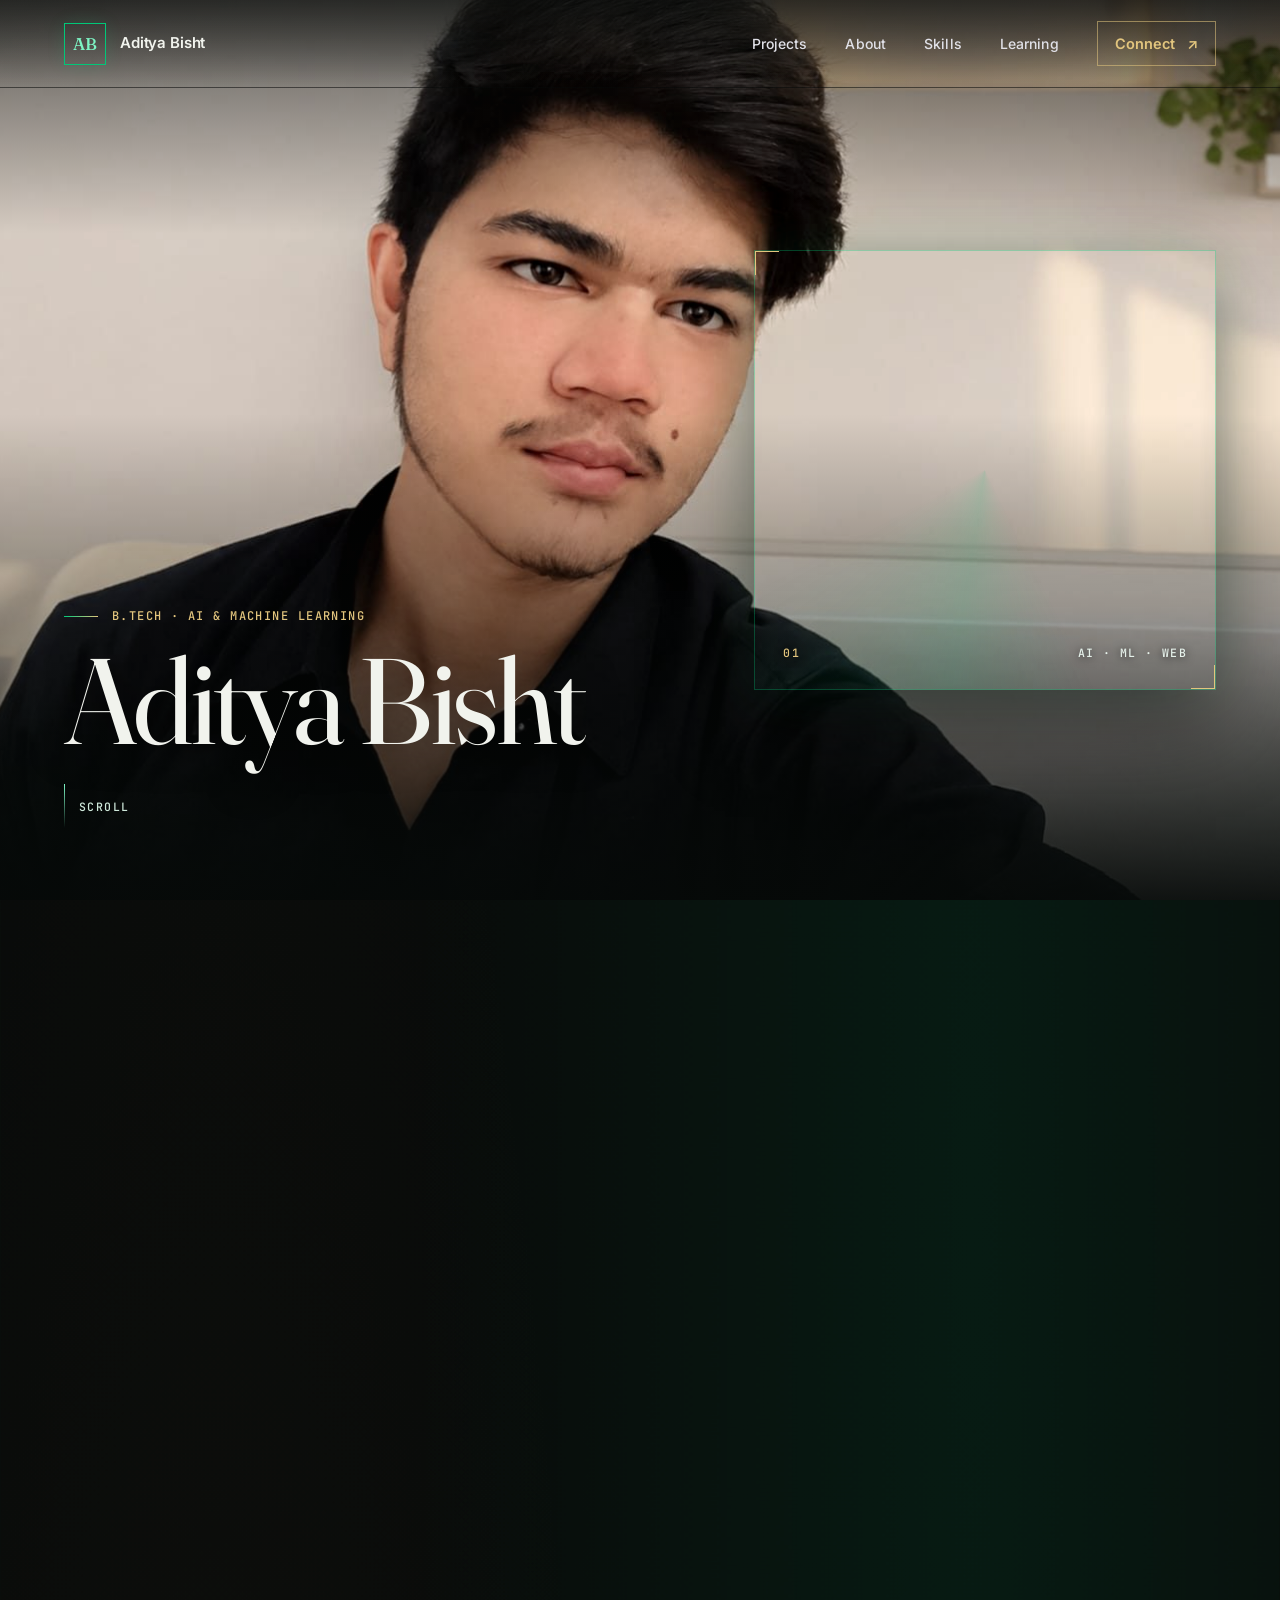
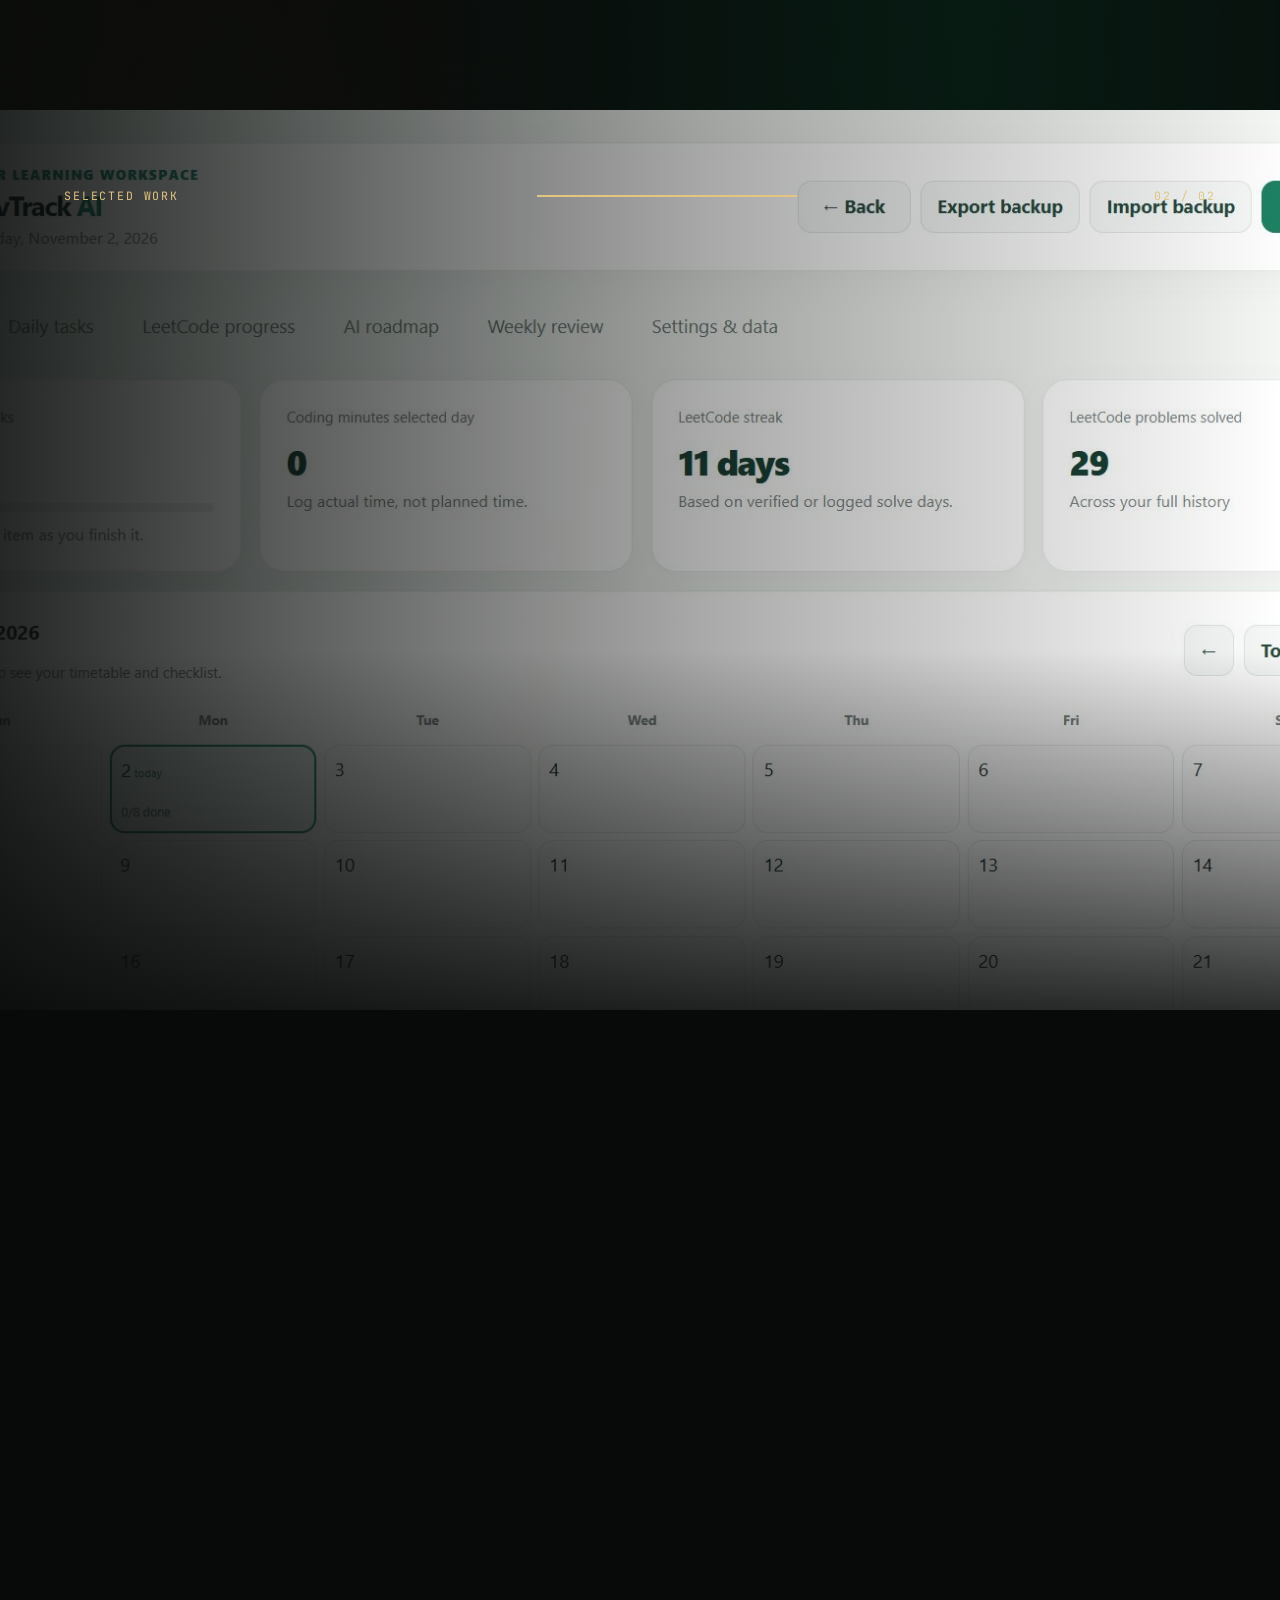
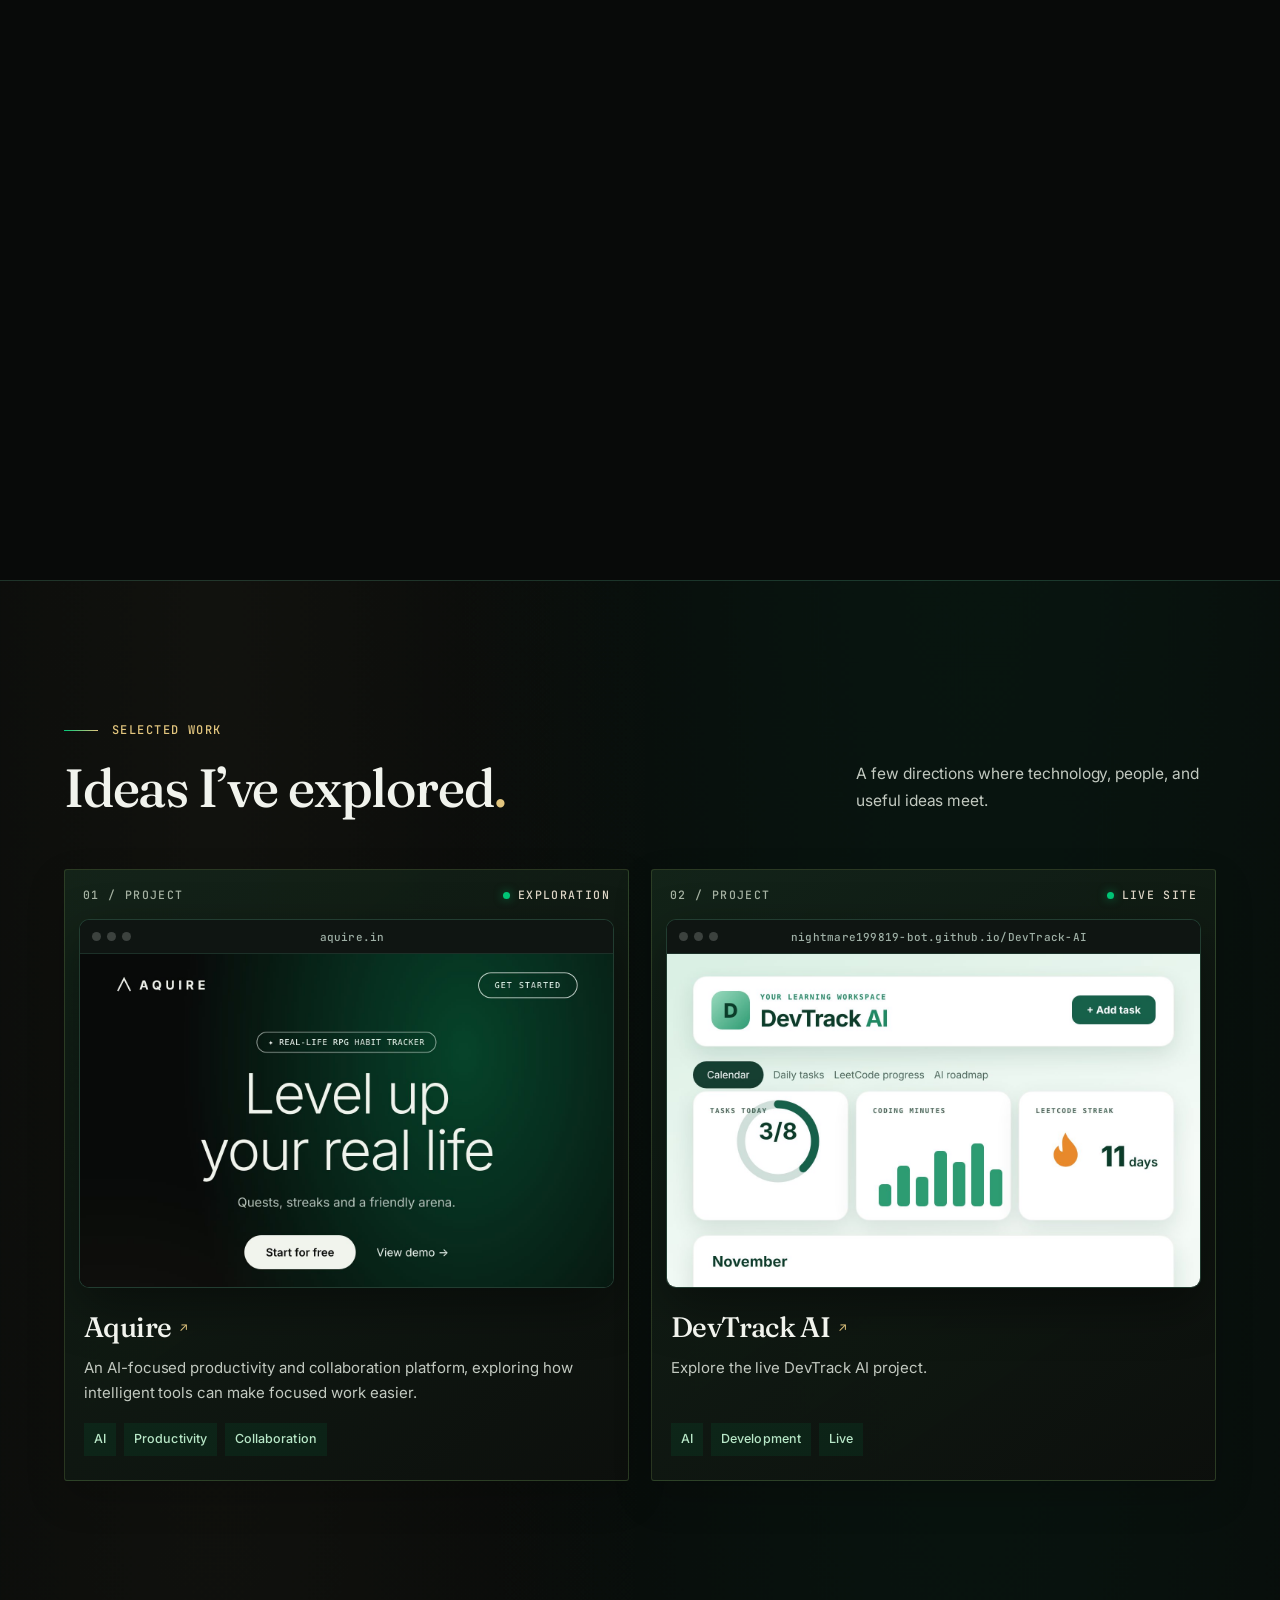
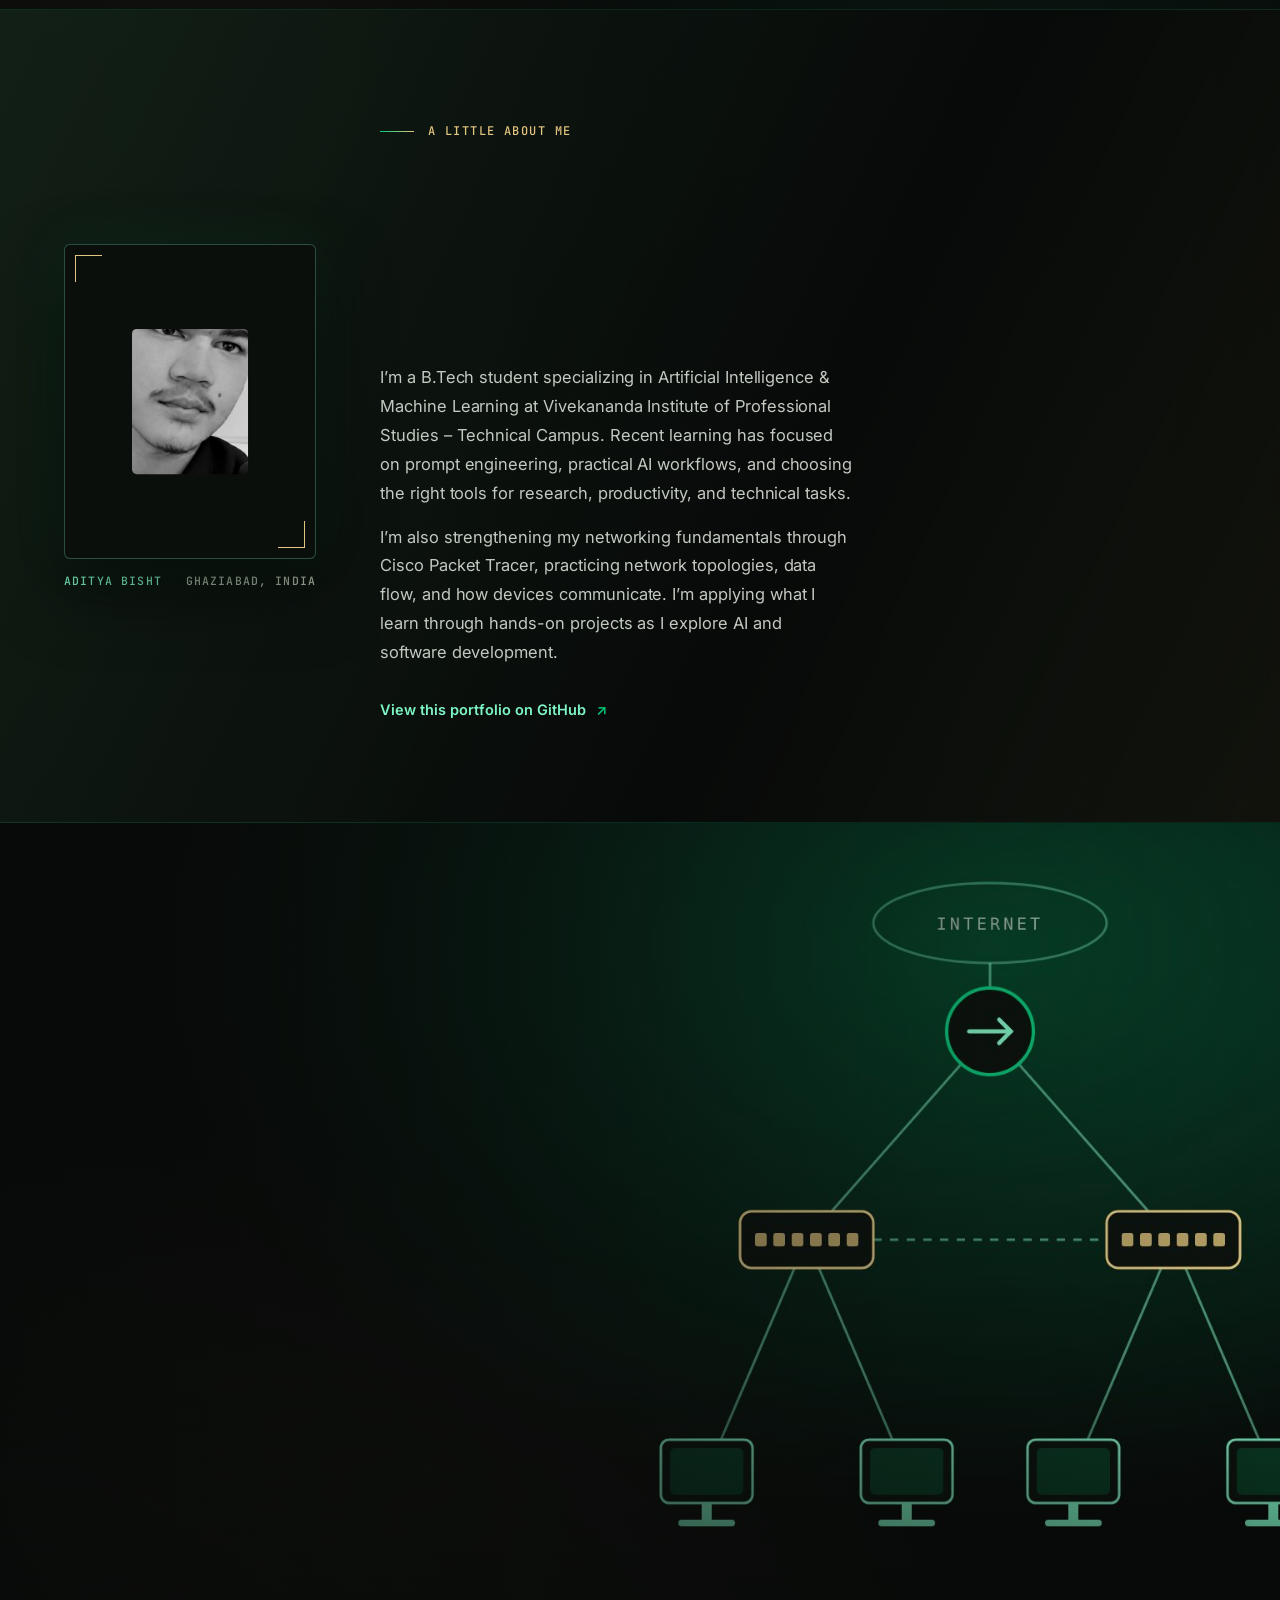
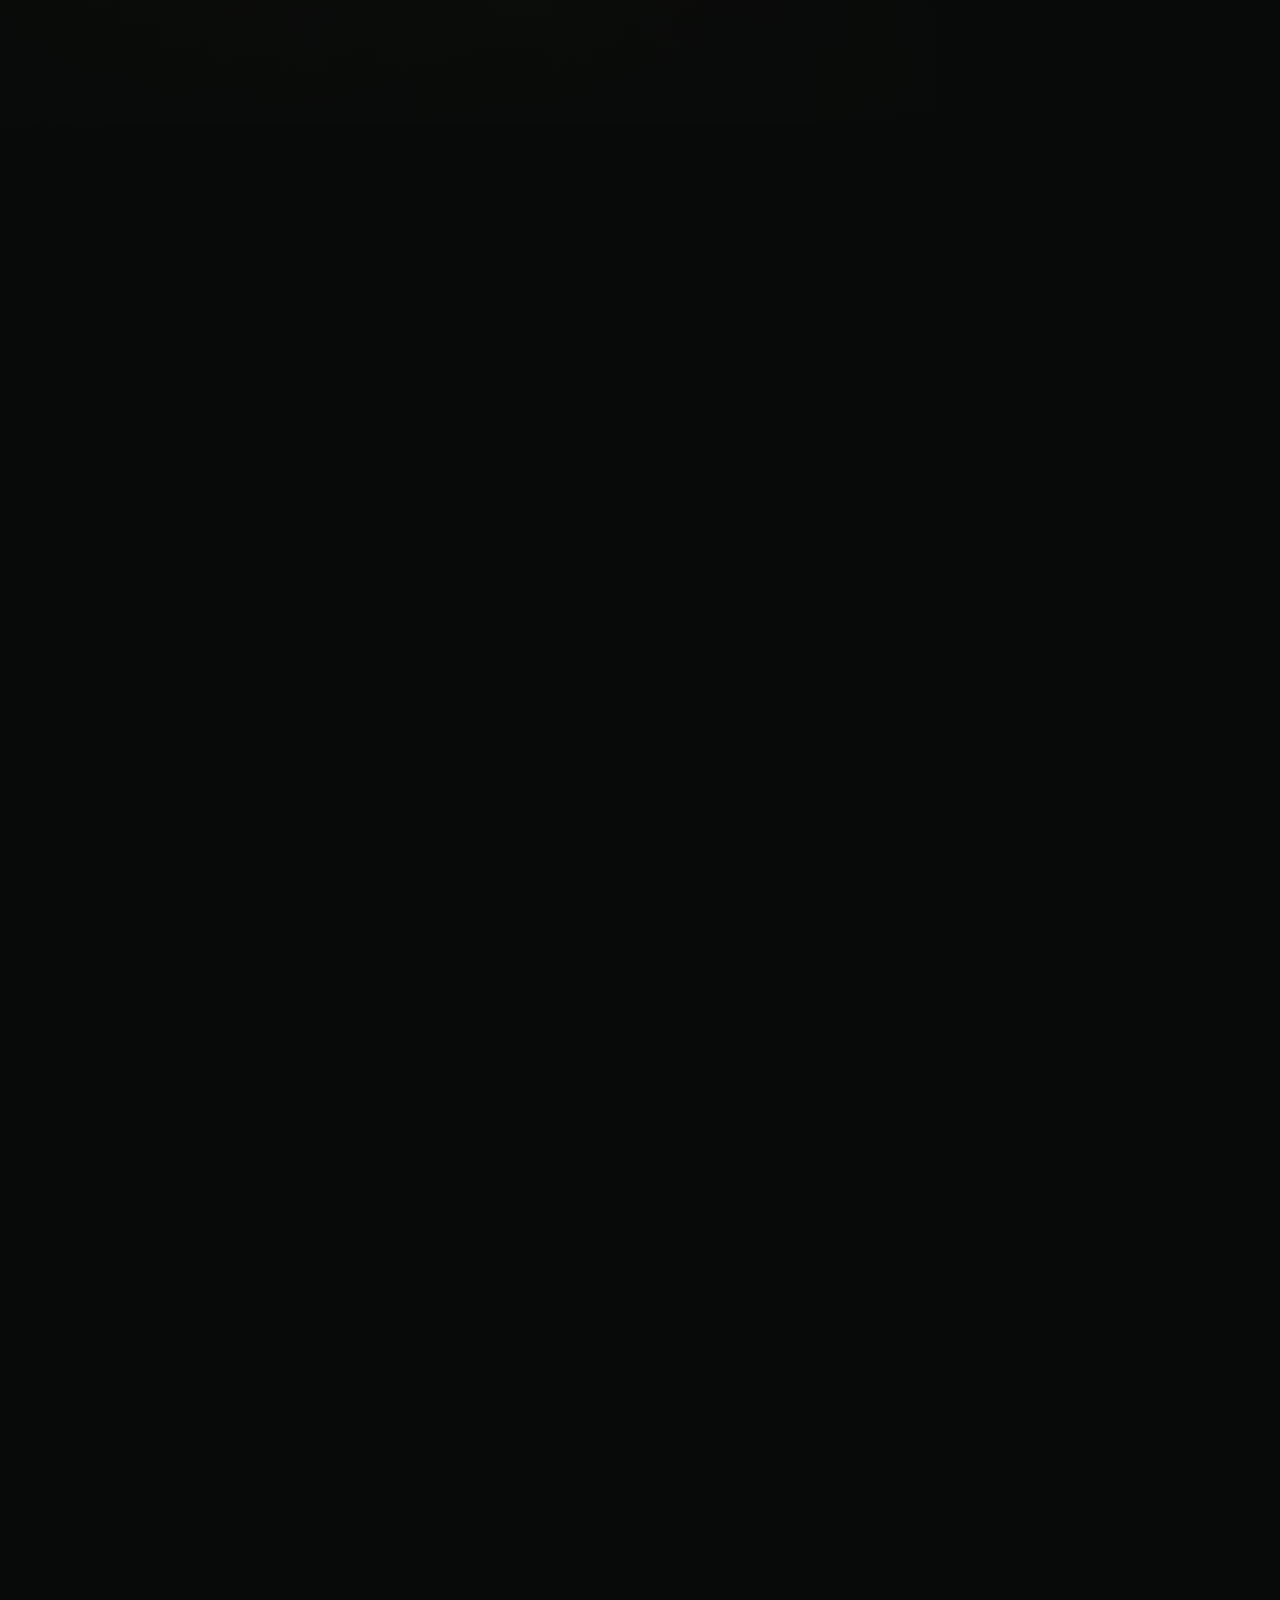
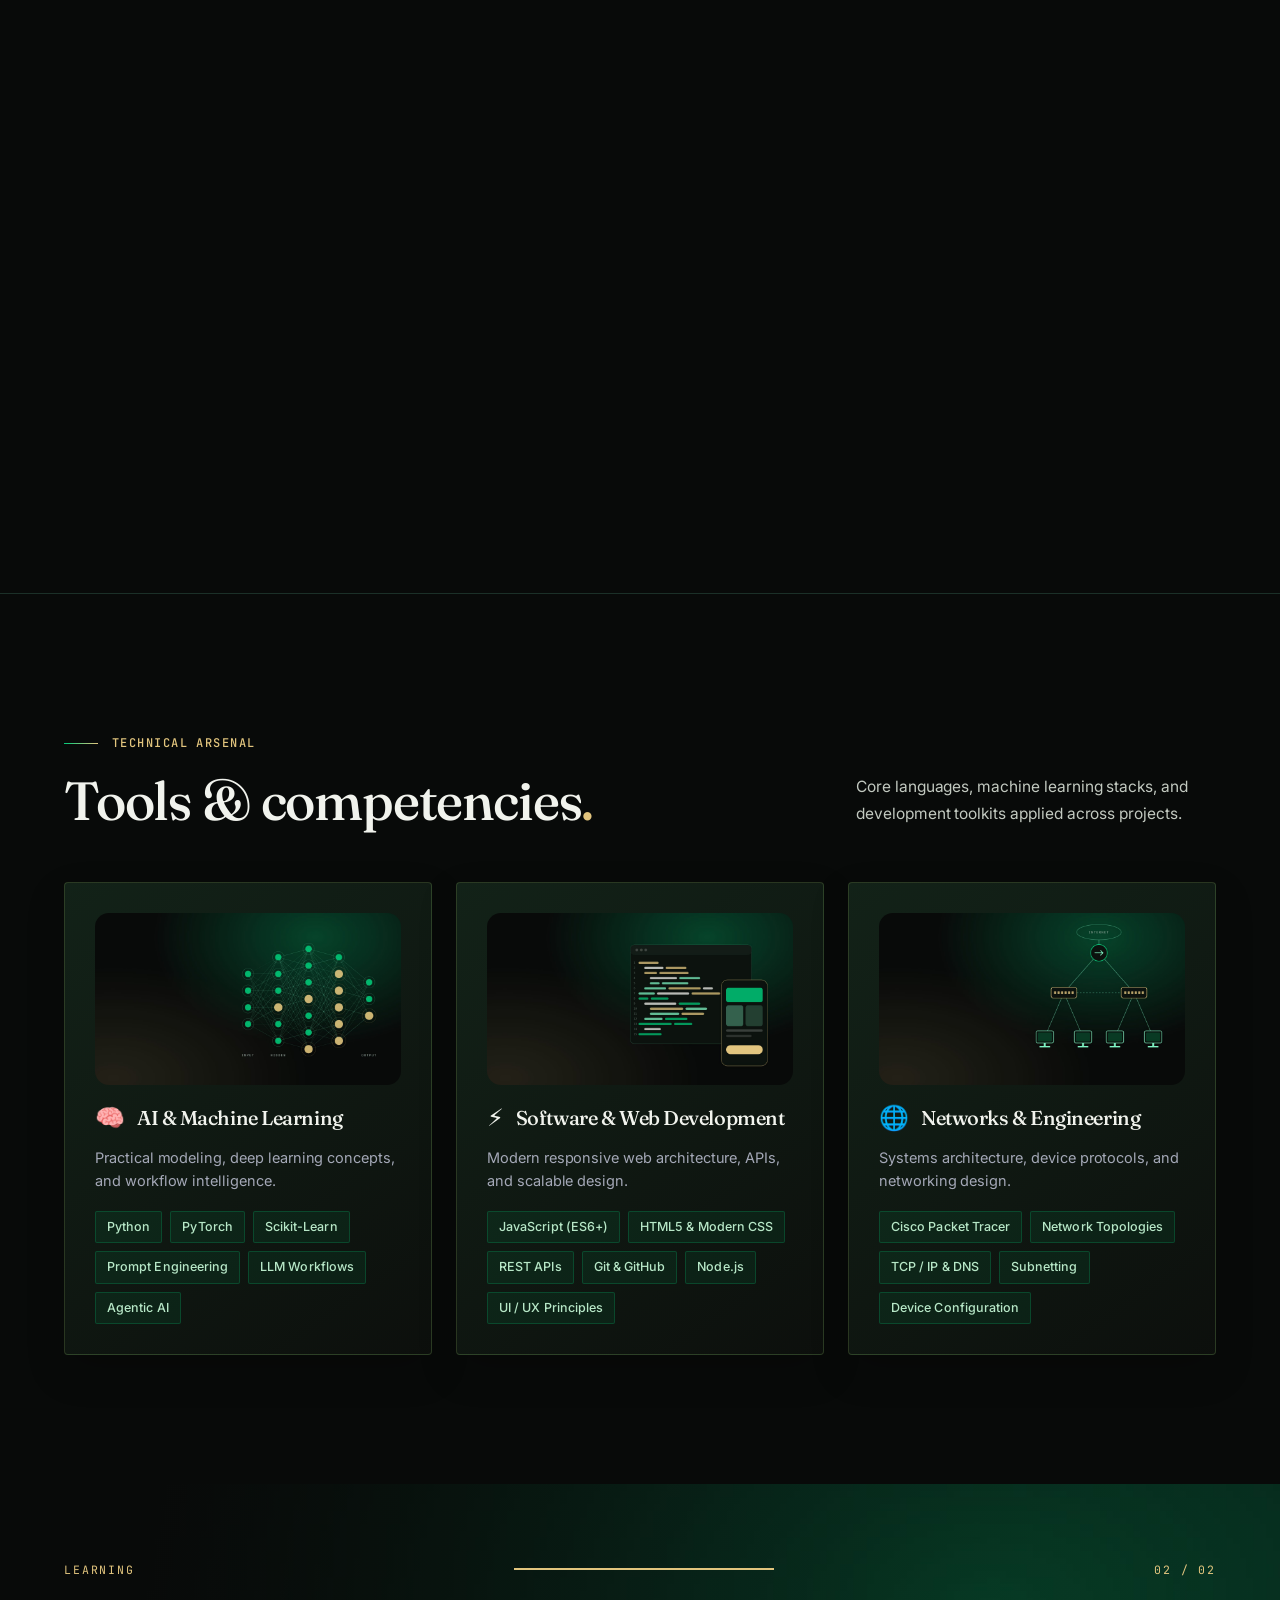
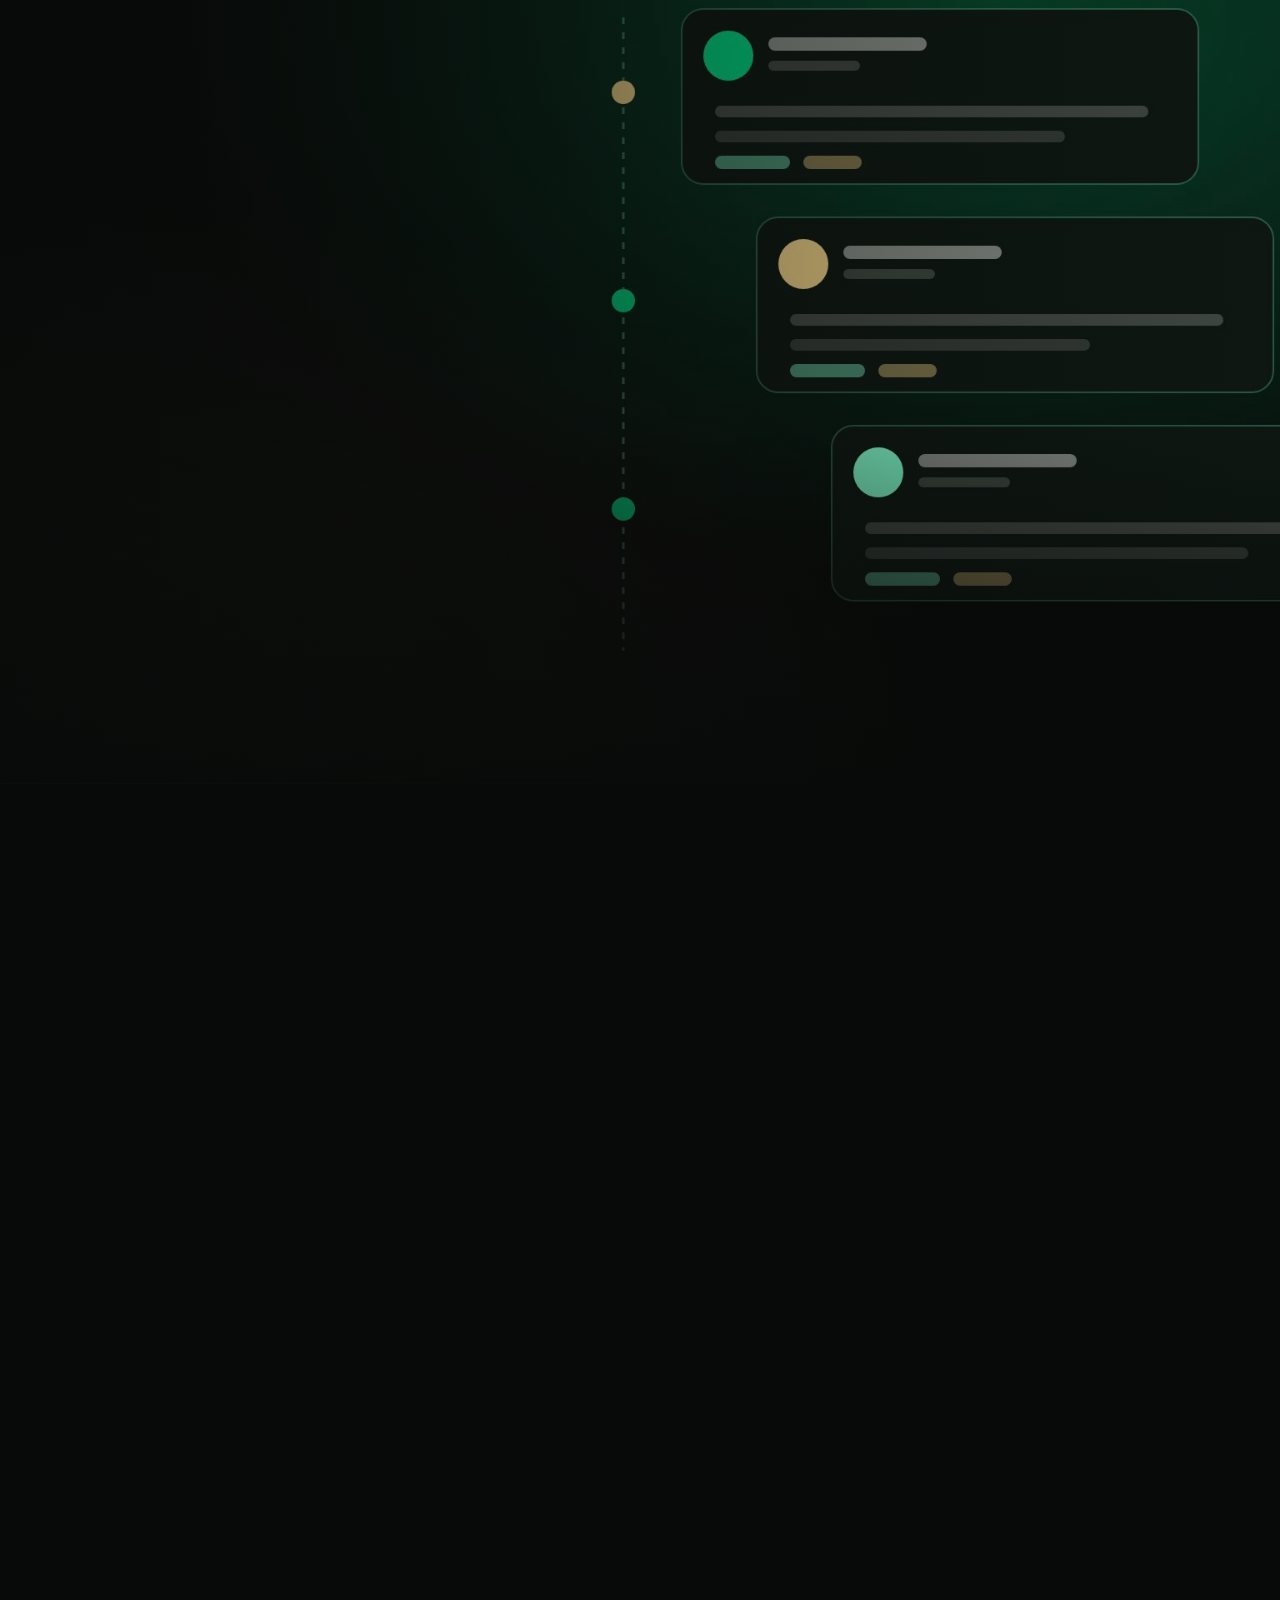
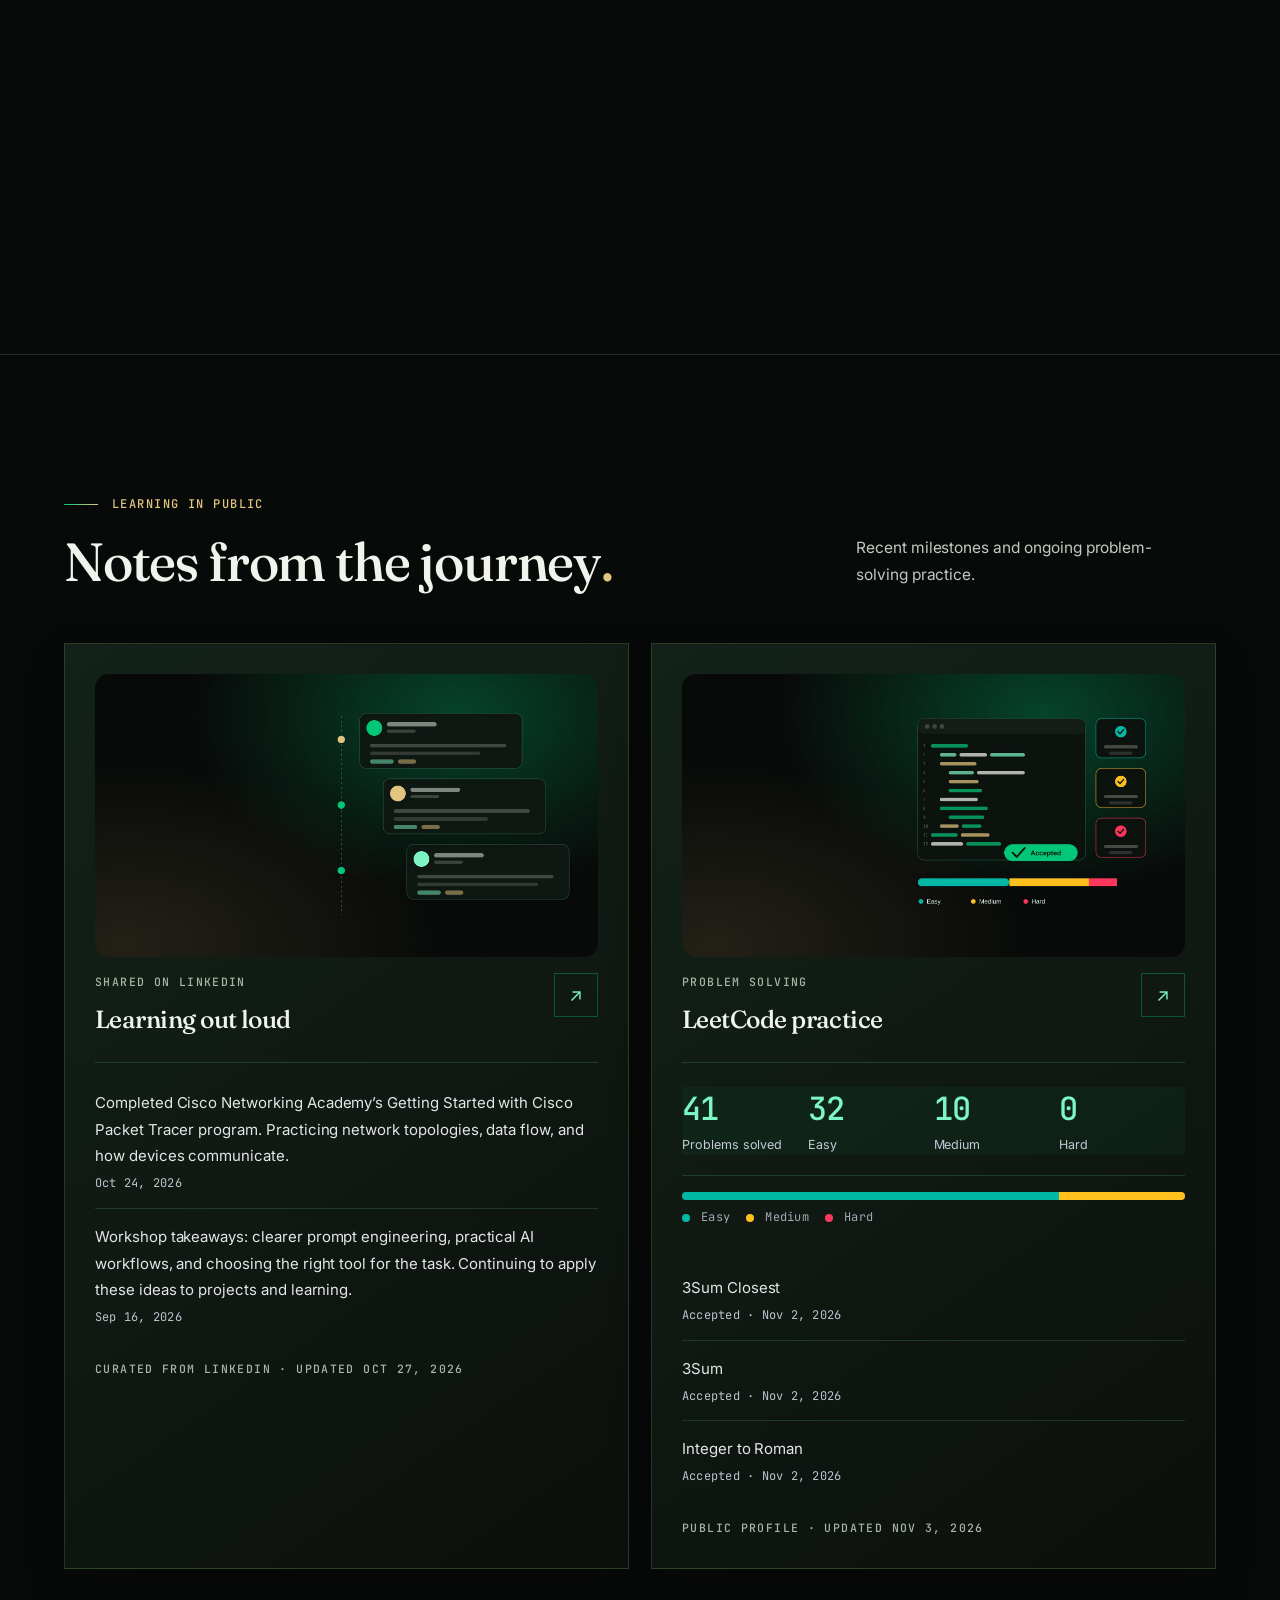
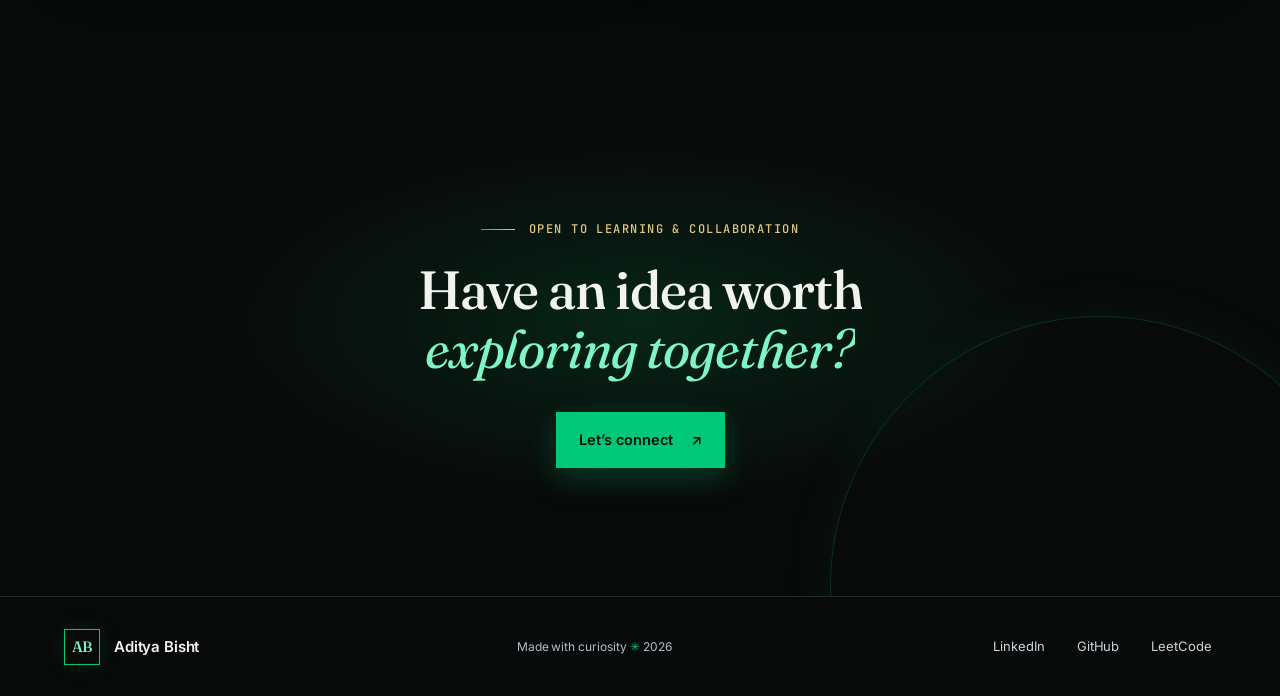
==== commit 302f4520: "Fix data loading for LeetCode and LinkedIn" ====
--- a/aditya-portfolio/index.html
+++ b/aditya-portfolio/index.html
@@ -26,7 +26,7 @@
   <link rel="stylesheet" href="pro.css?v=20261102-pro">
   <link rel="stylesheet" href="story.css?v=20261102-story">
   <link rel="icon" href="data:image/svg+xml,%3Csvg xmlns=%27http://www.w3.org/2000/svg%27 viewBox=%270 0 32 32%27%3E%3Crect width=%2732%27 height=%2732%27 fill=%27%23080A09%27/%3E%3Ctext x=%2716%27 y=%2722%27 font-size=%2714%27 font-family=%27Georgia%27 text-anchor=%27middle%27 fill=%27%2300C878%27%3EAB%3C/text%3E%3C/svg%3E">
-  <script src="app.js?v=20261027-linkedin-about" defer></script>
+  <script src="app.js?v=20261104-data" defer></script>
   <script src="polish.js?v=20261101-polish" defer></script>
   <script src="hero.js?v=20261101-hero" defer></script>
   <script src="pro.js?v=20261102-pro" defer></script>
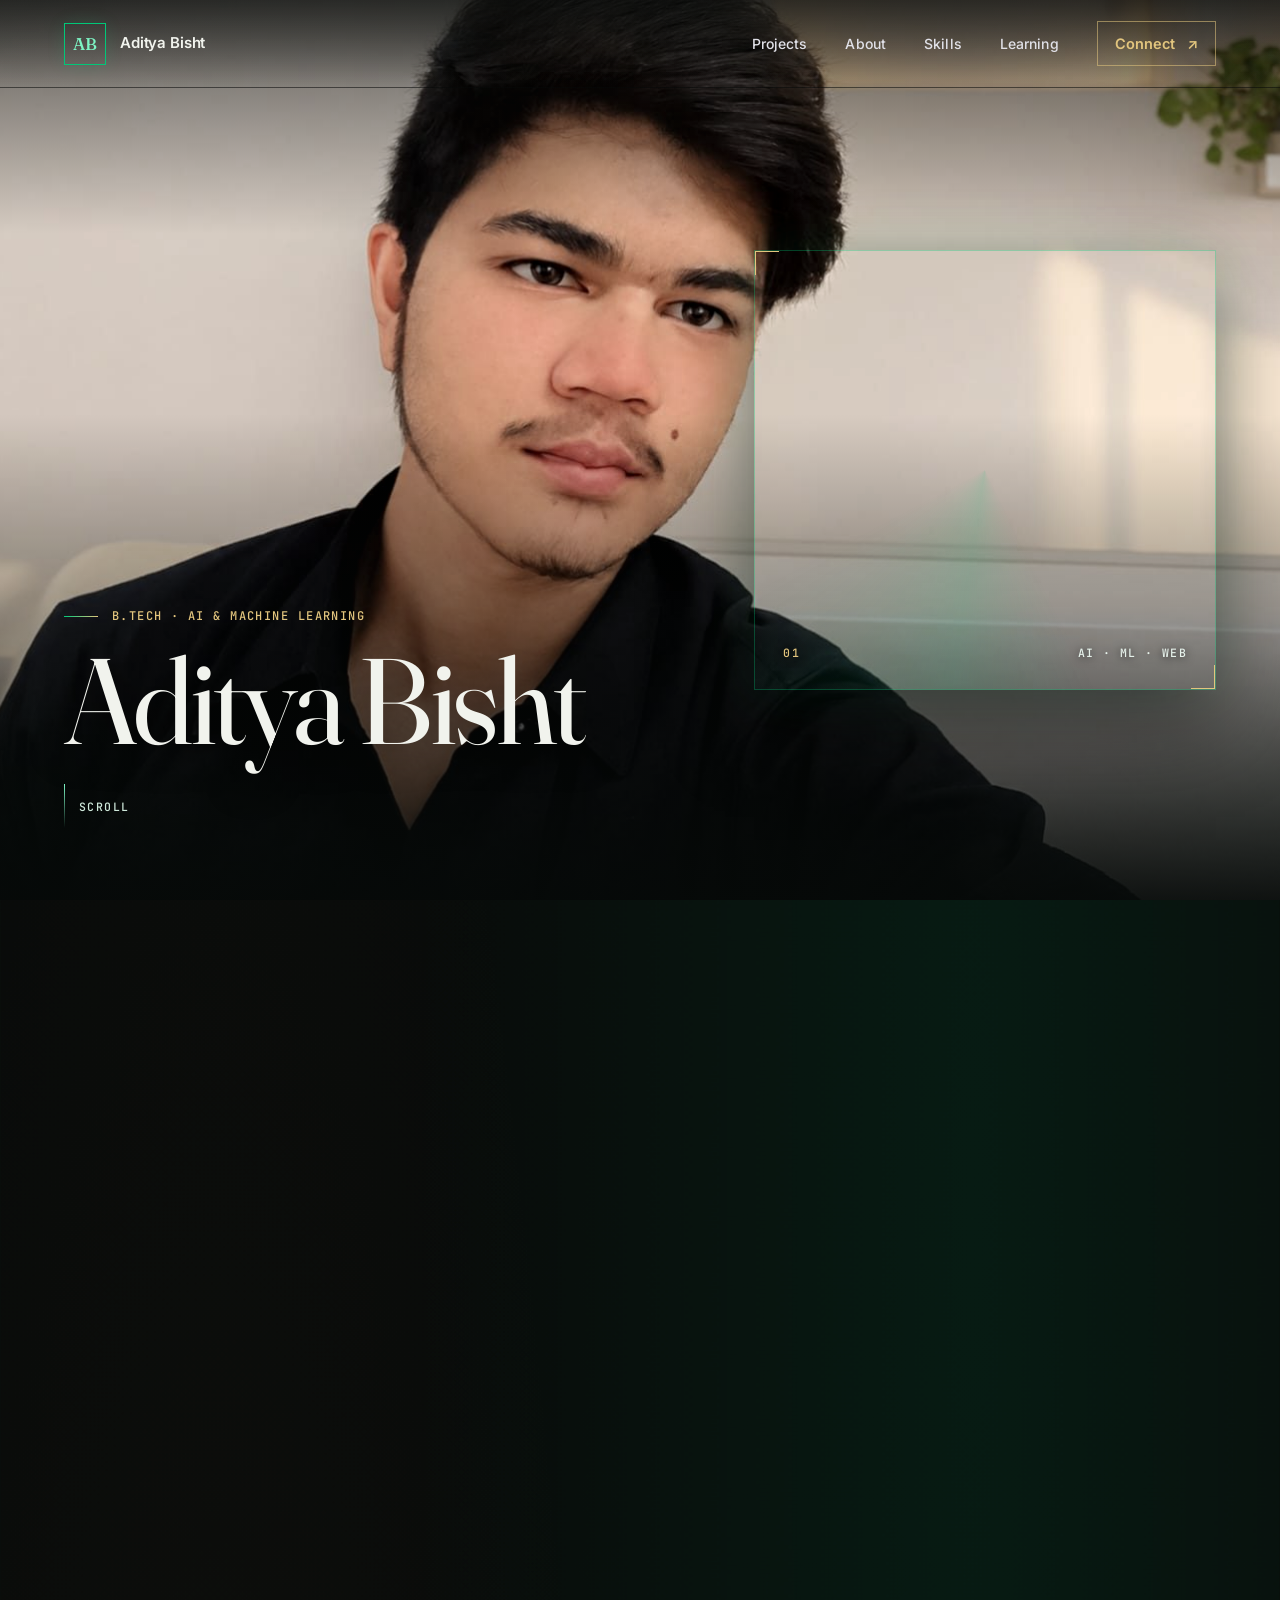
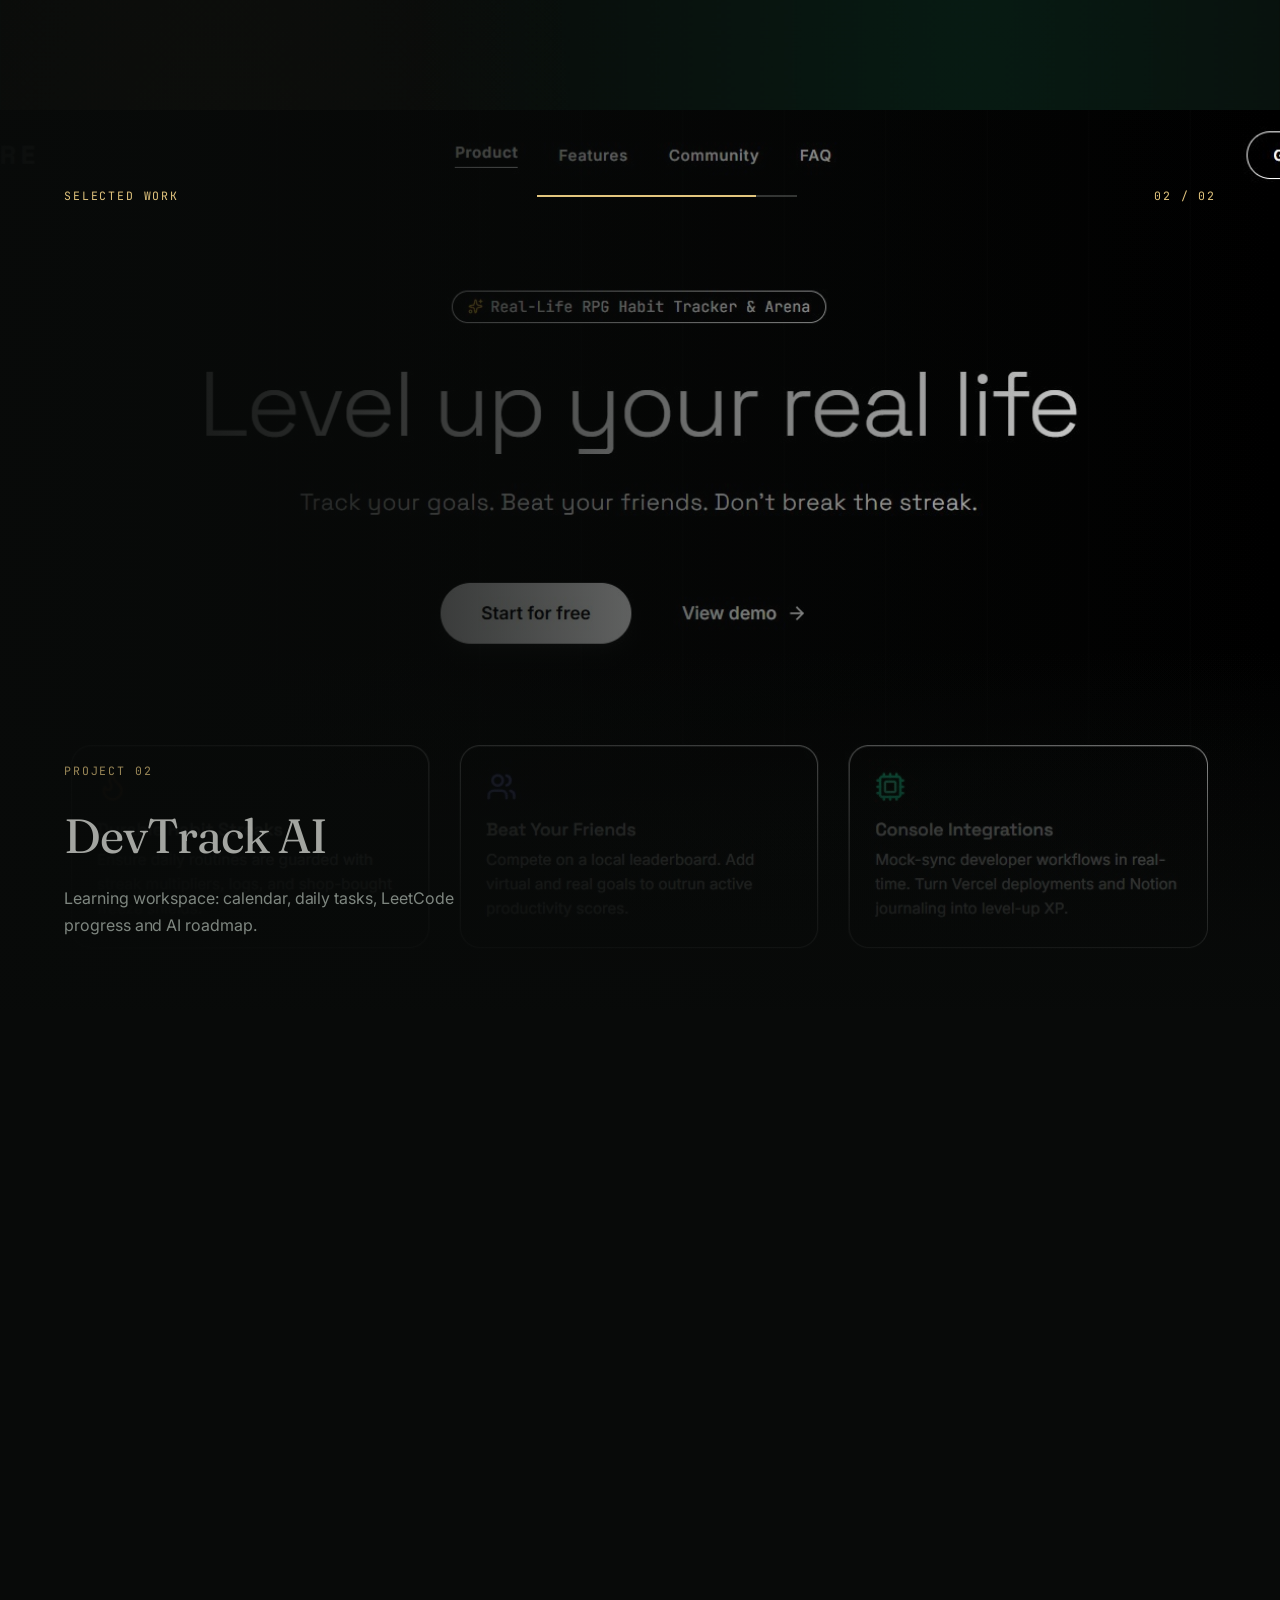
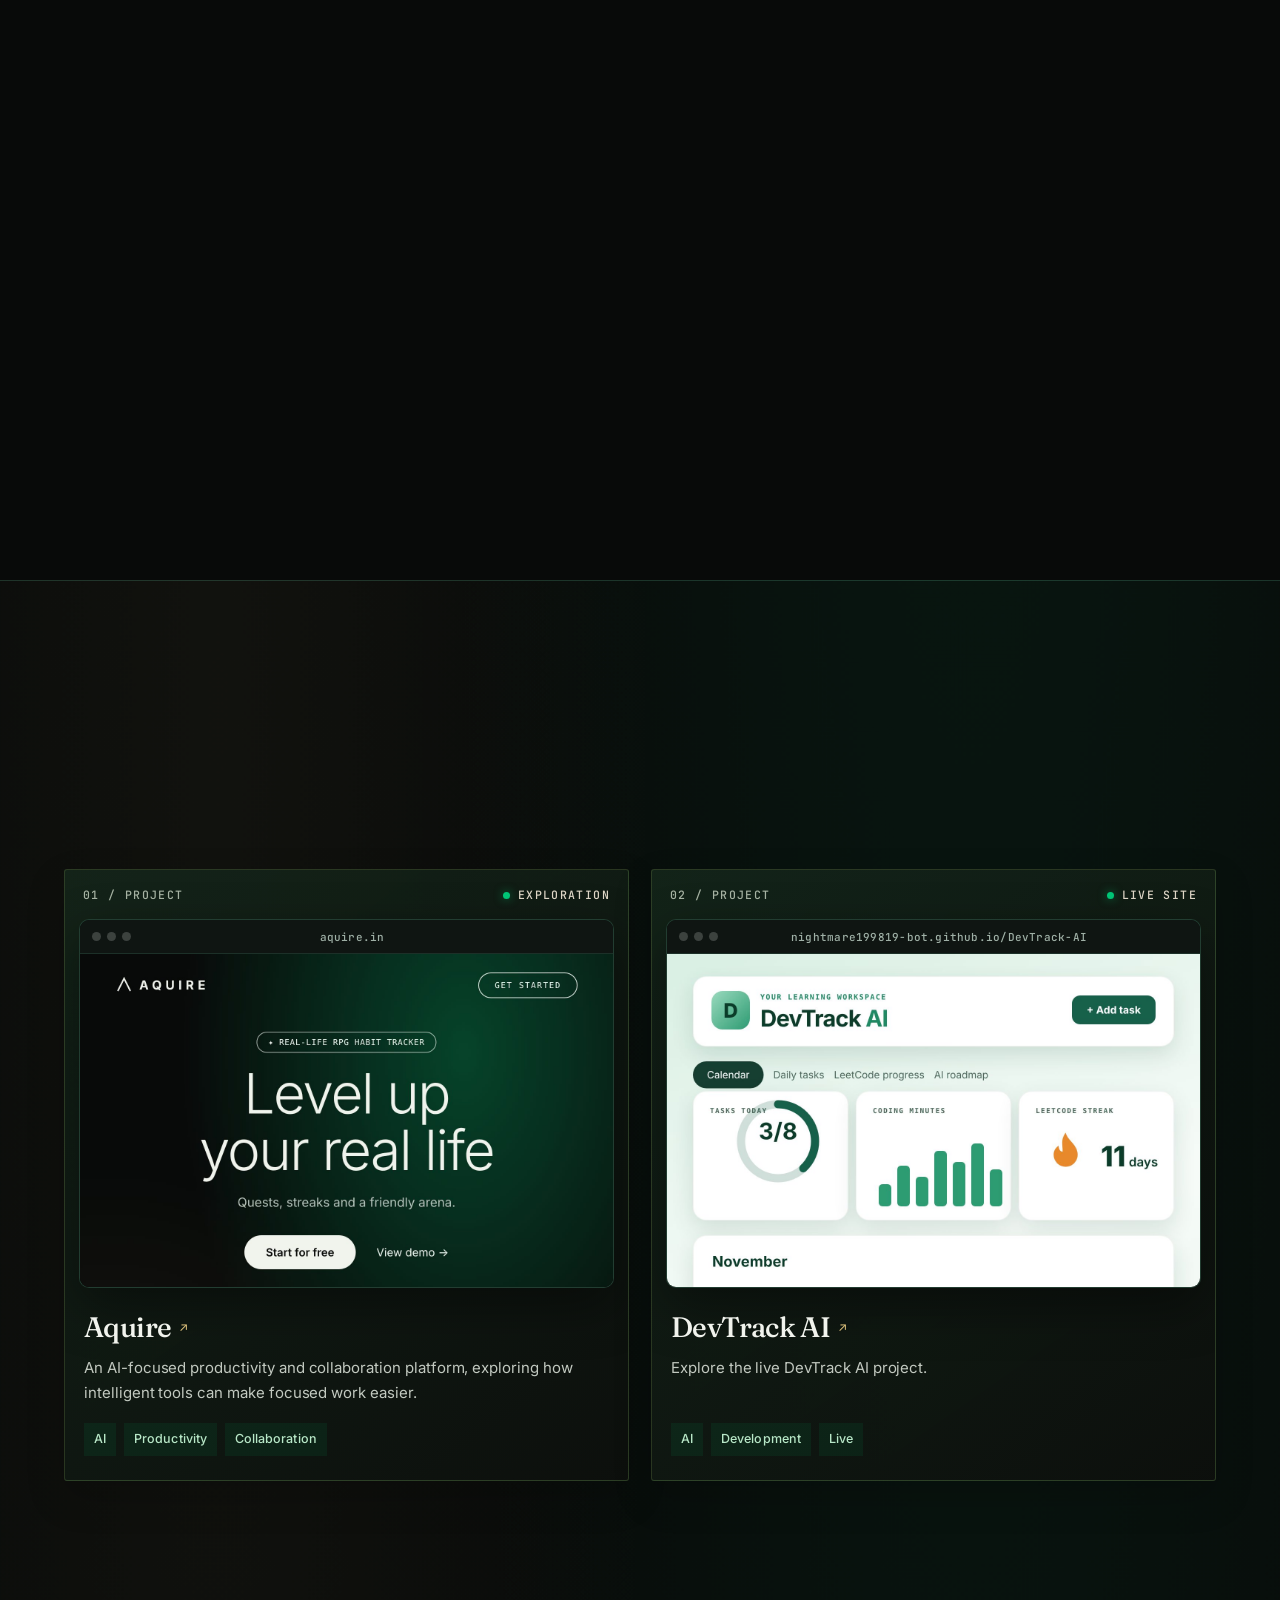
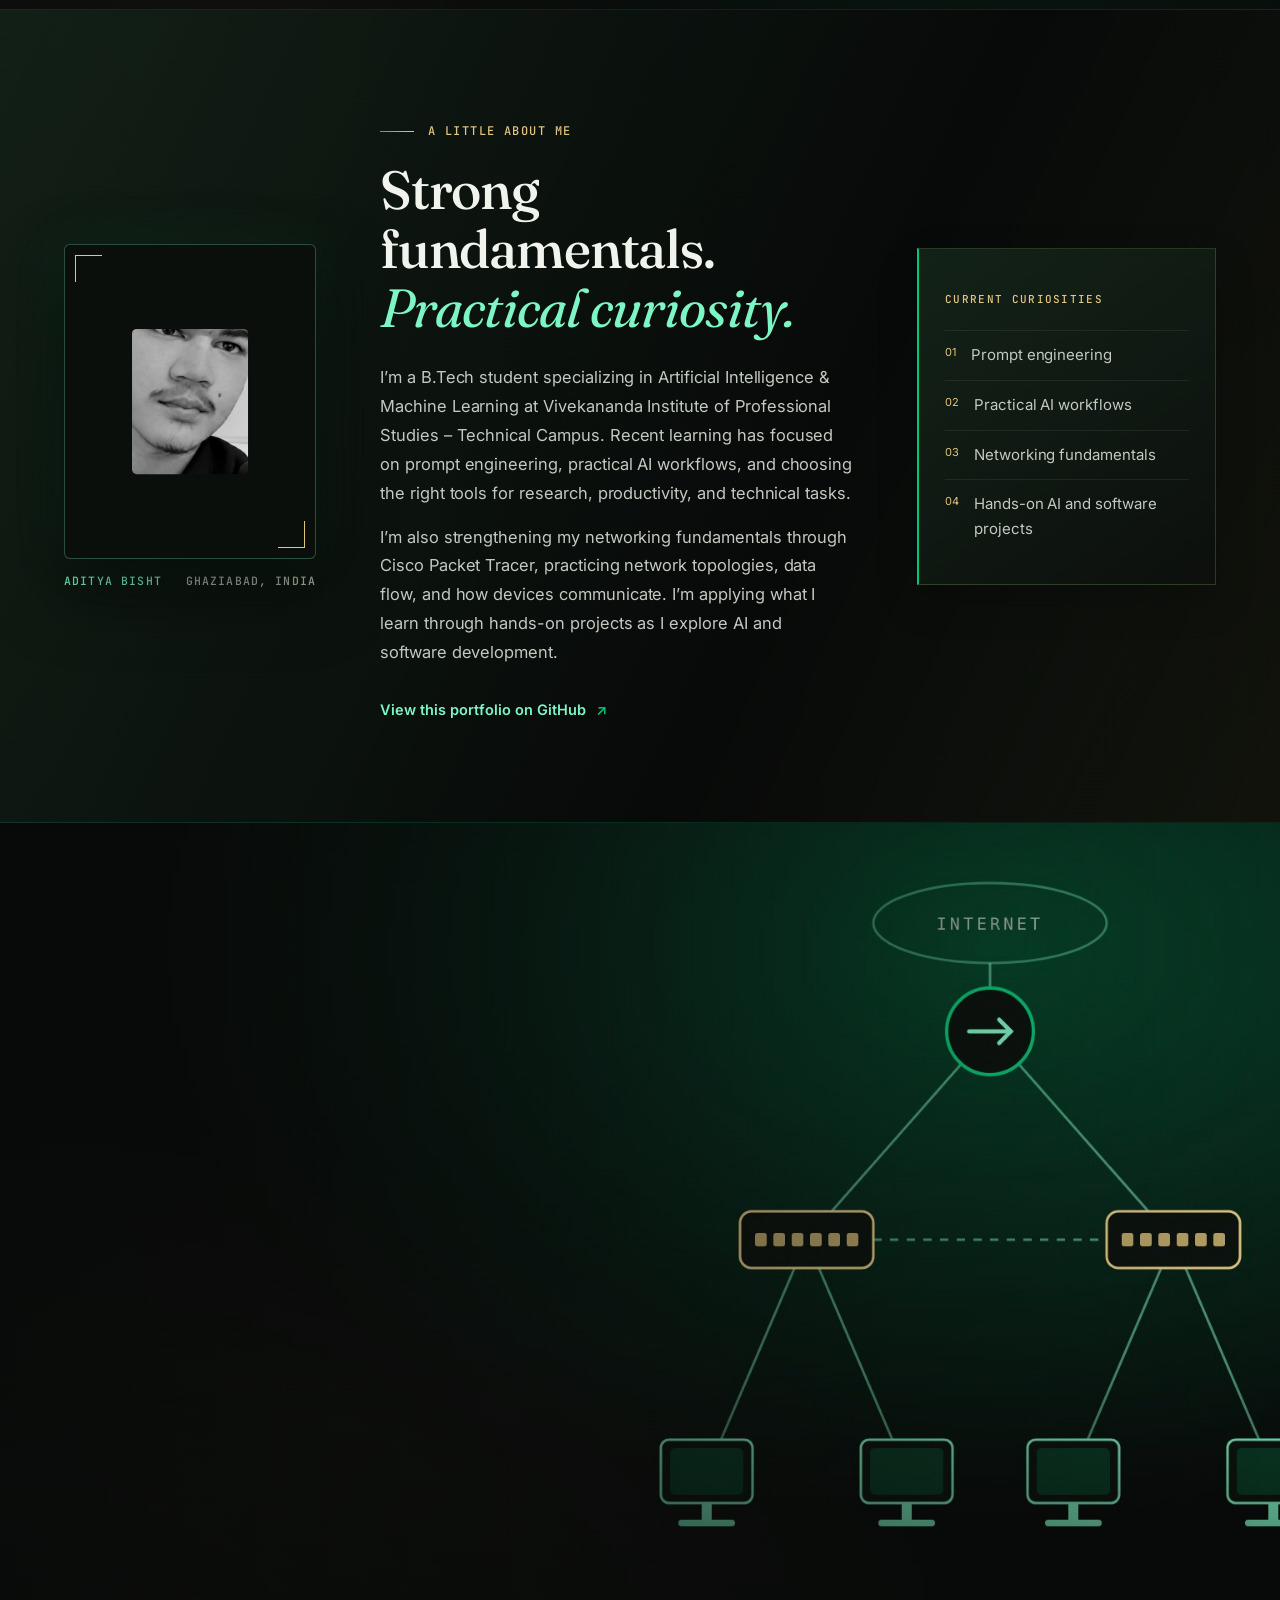
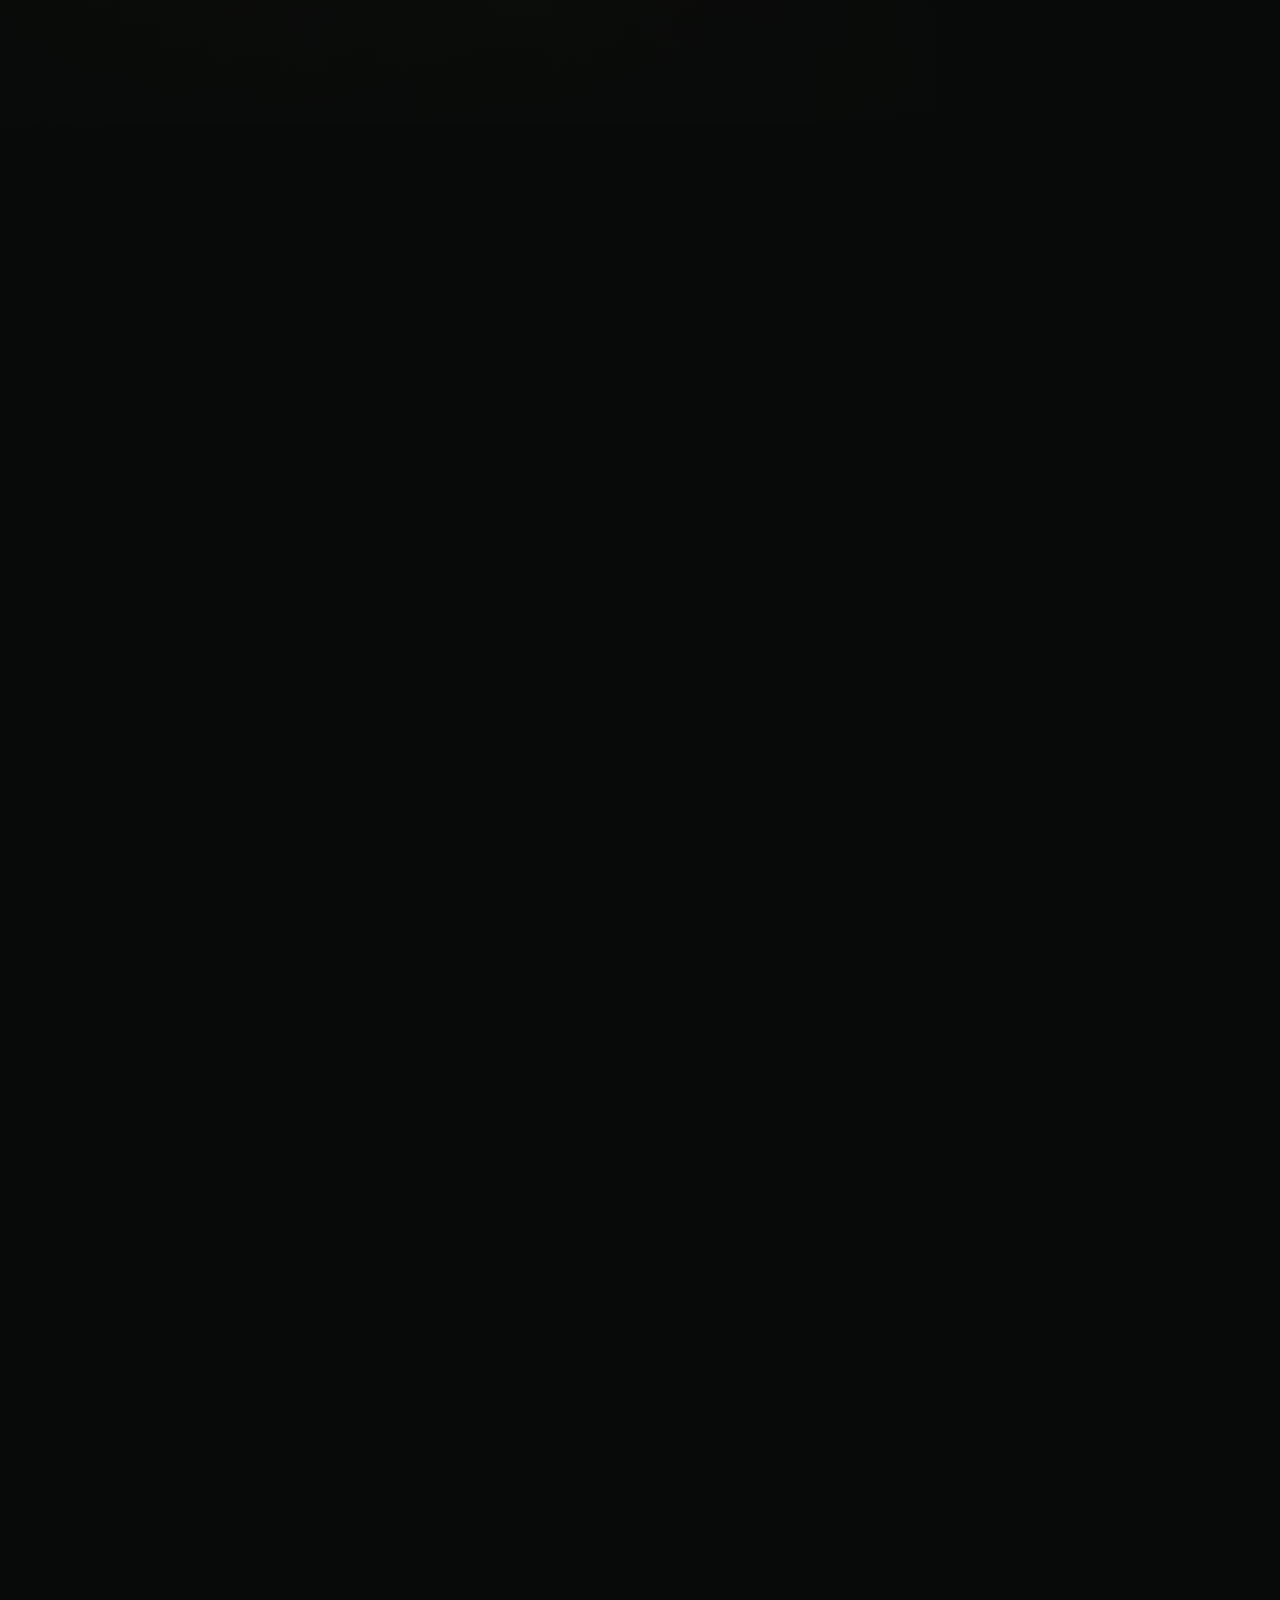
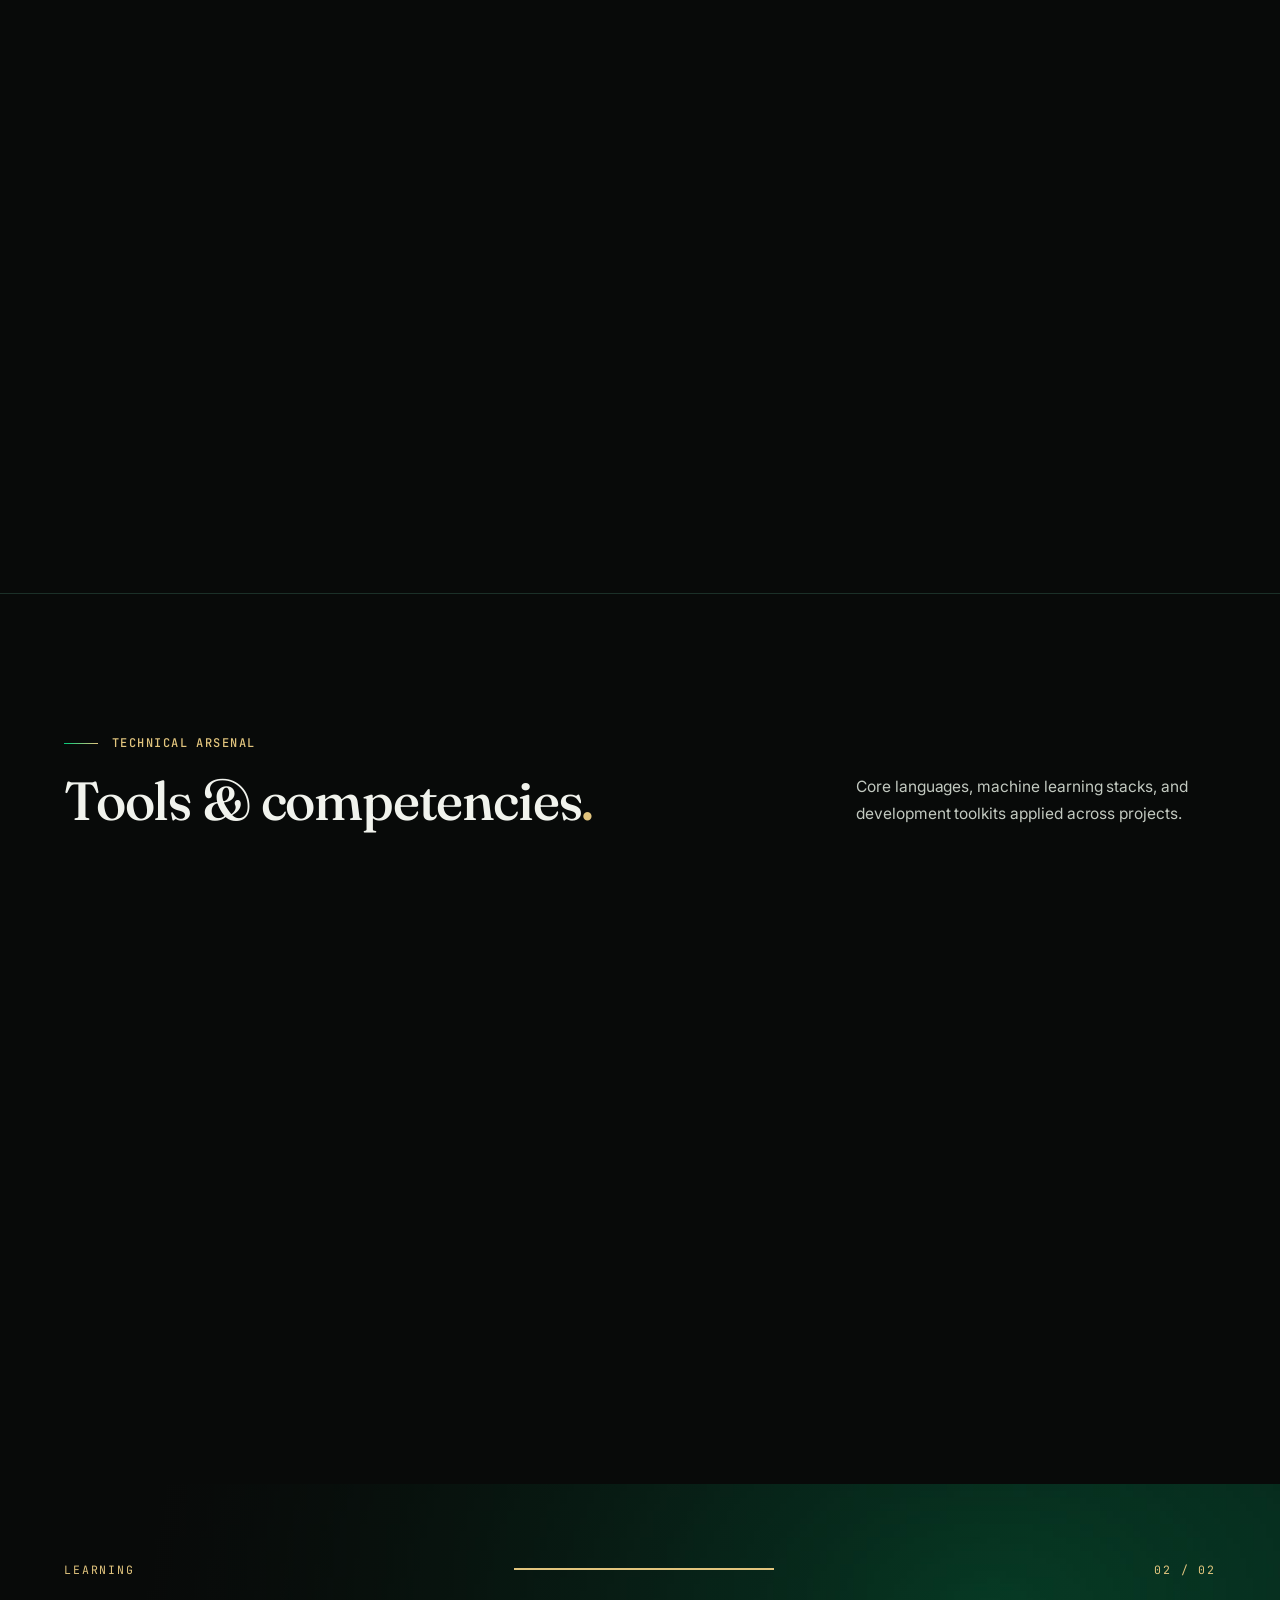
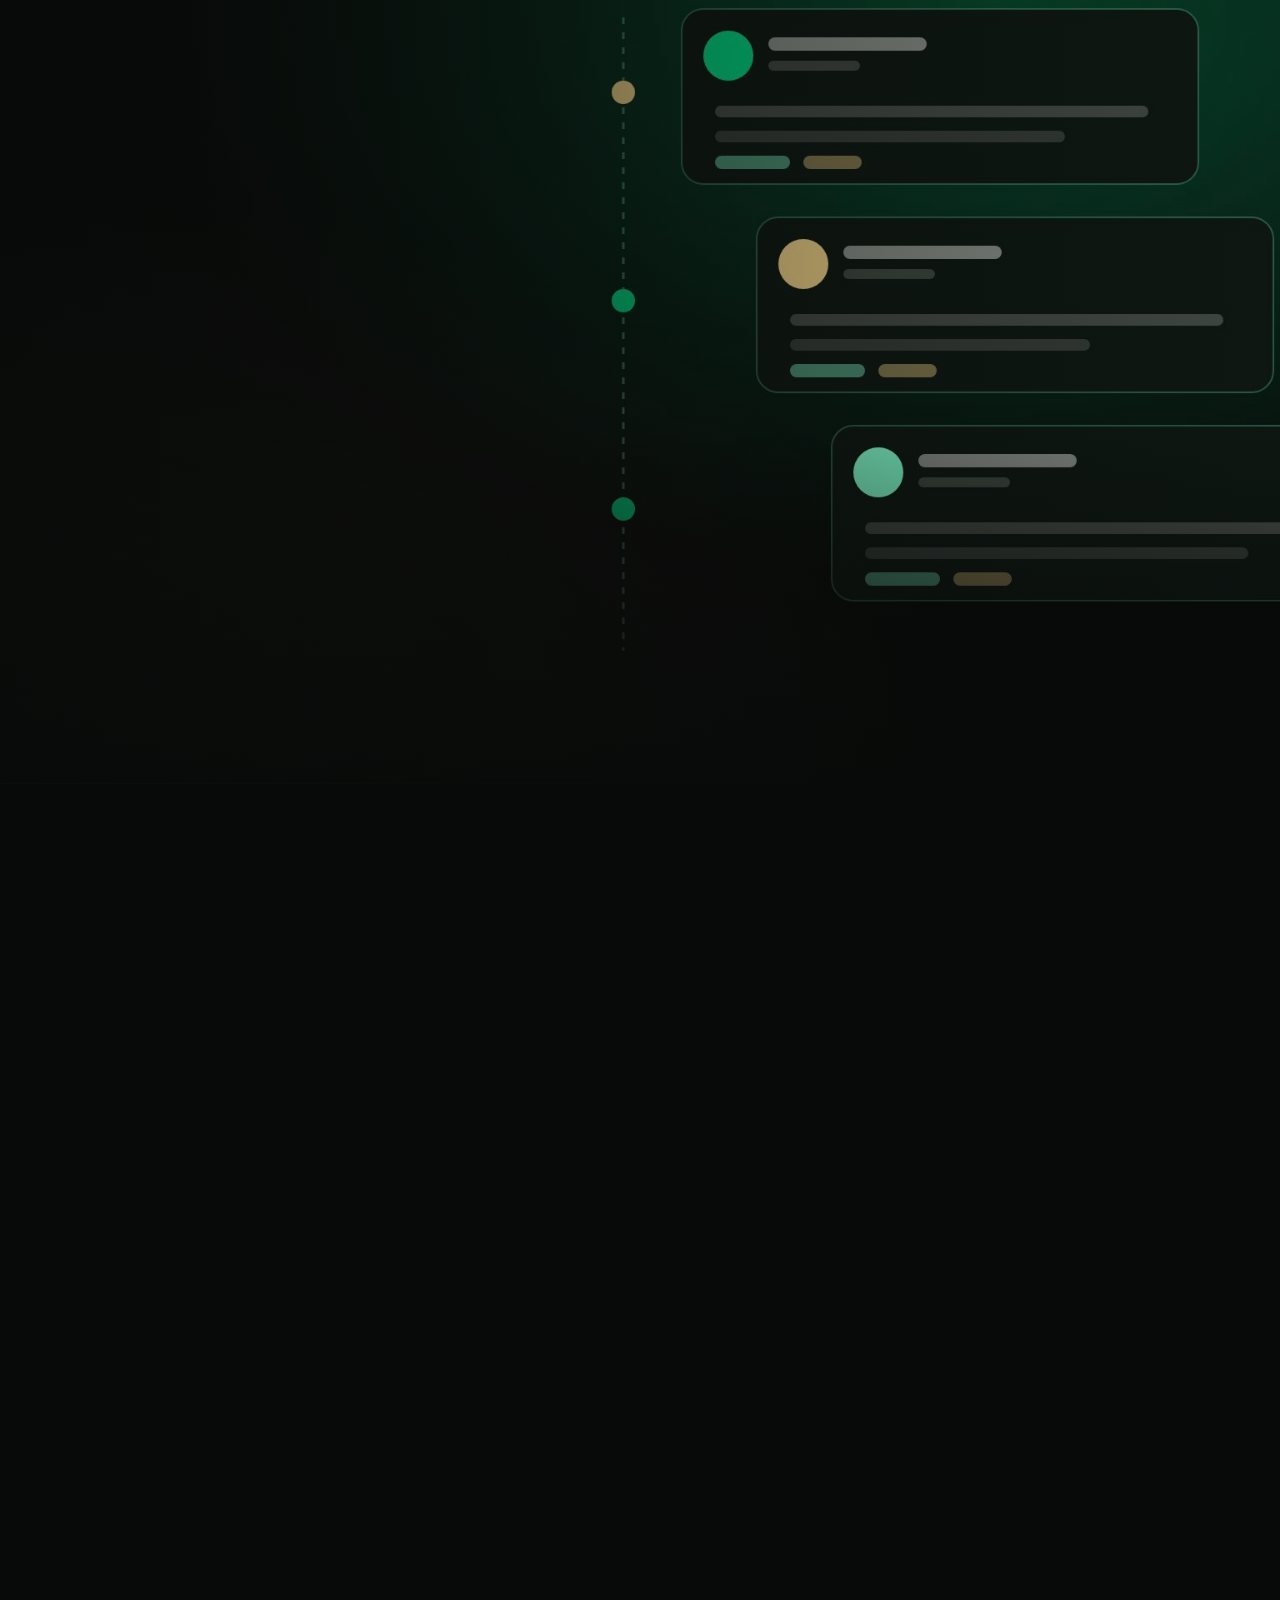
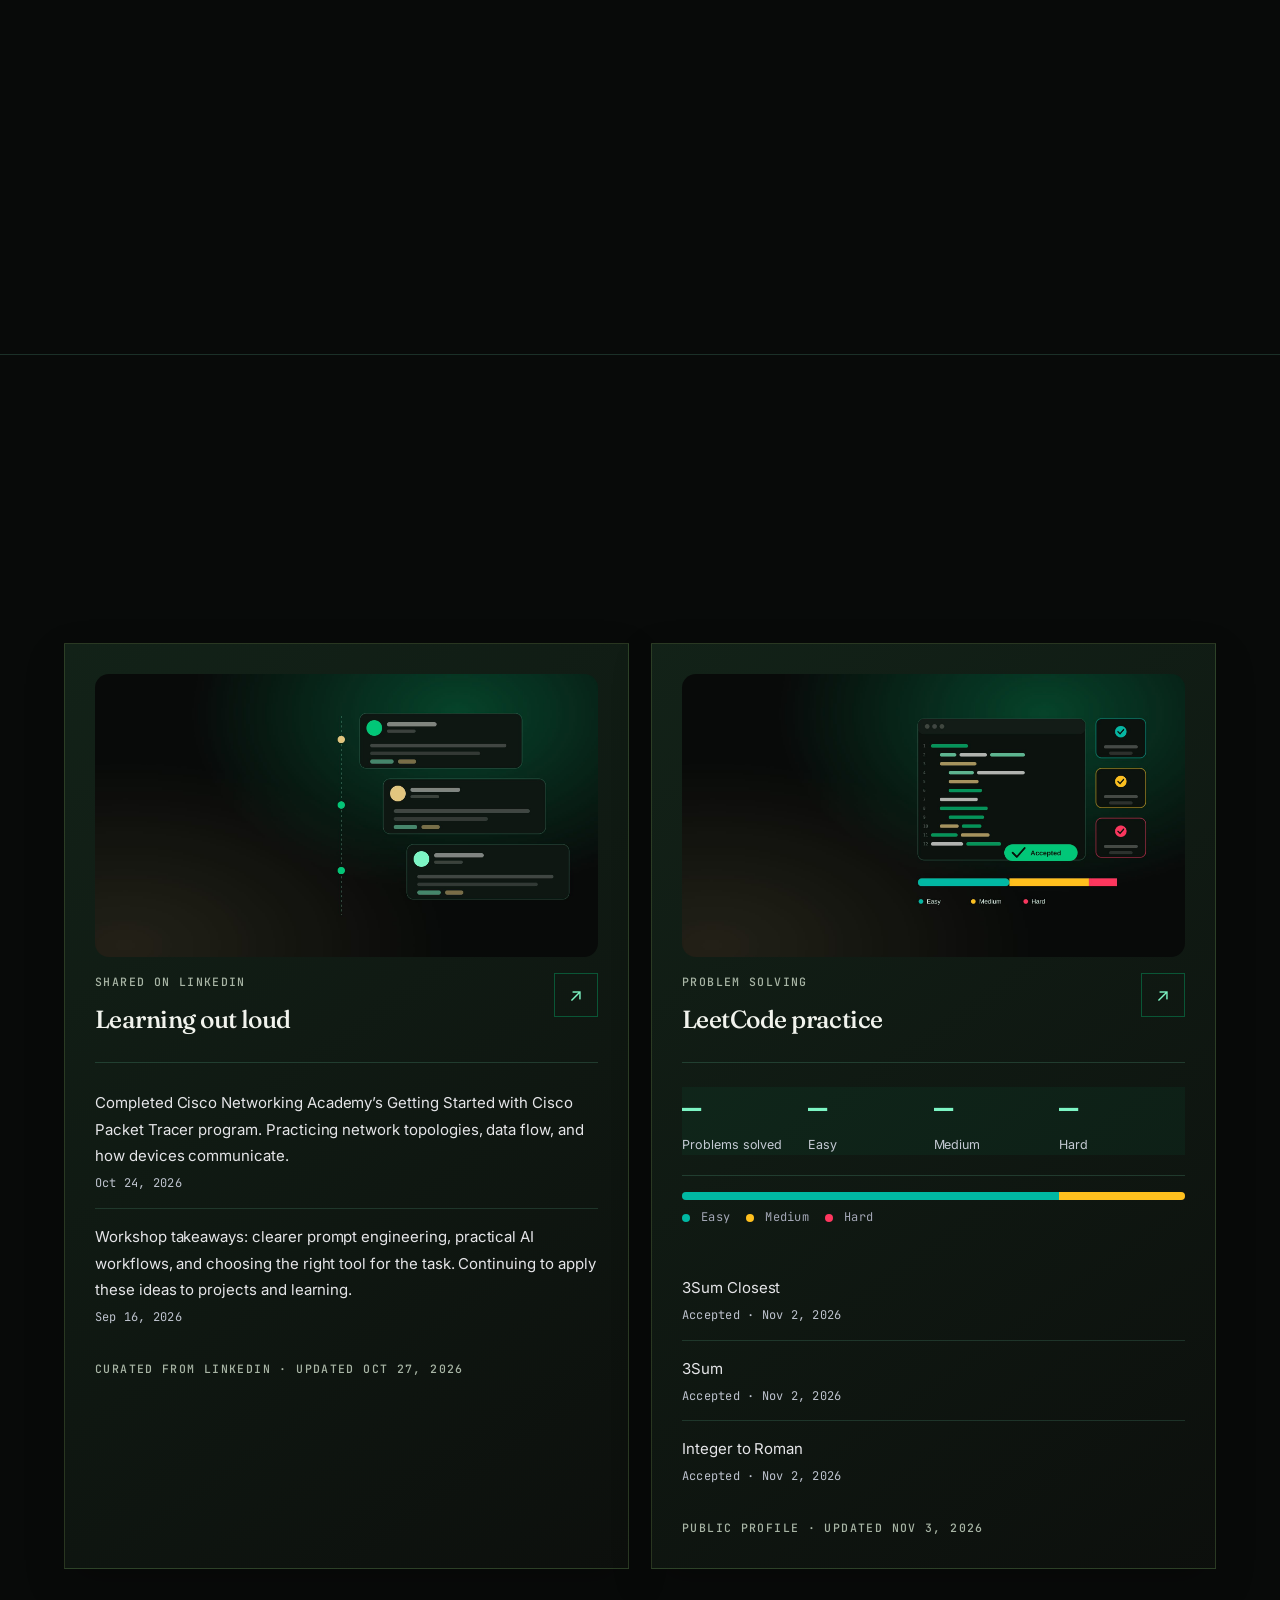
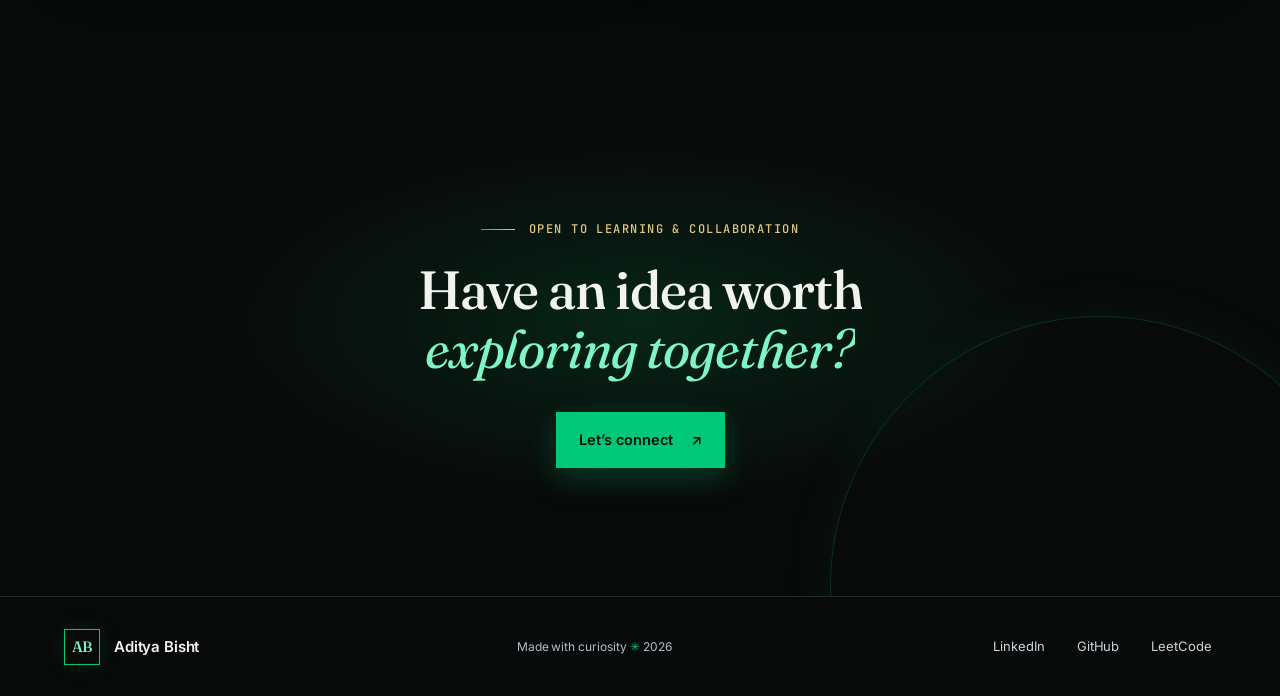
==== commit e4734253: "Make scroll stories desktop-only so mobile layout is clean" ====
--- a/aditya-portfolio/index.html
+++ b/aditya-portfolio/index.html
@@ -24,13 +24,13 @@
   <link rel="stylesheet" href="hero.css?v=20261101-hero">
   <link rel="stylesheet" href="gold.css?v=20261101-gold">
   <link rel="stylesheet" href="pro.css?v=20261102-pro">
-  <link rel="stylesheet" href="story.css?v=20261102-story">
+  <link rel="stylesheet" href="story.css?v=20261104-m">
   <link rel="icon" href="data:image/svg+xml,%3Csvg xmlns=%27http://www.w3.org/2000/svg%27 viewBox=%270 0 32 32%27%3E%3Crect width=%2732%27 height=%2732%27 fill=%27%23080A09%27/%3E%3Ctext x=%2716%27 y=%2722%27 font-size=%2714%27 font-family=%27Georgia%27 text-anchor=%27middle%27 fill=%27%2300C878%27%3EAB%3C/text%3E%3C/svg%3E">
   <script src="app.js?v=20261104-data" defer></script>
   <script src="polish.js?v=20261101-polish" defer></script>
   <script src="hero.js?v=20261101-hero" defer></script>
   <script src="pro.js?v=20261102-pro" defer></script>
-  <script src="story.js?v=20261102-story" defer></script>
+  <script src="story.js?v=20261104-m" defer></script>
 </head>
 
 <body>
--- a/aditya-portfolio/story.css
+++ b/aditya-portfolio/story.css
@@ -26,3 +26,4 @@
 .story-fly{position:fixed;z-index:30;left:0;top:0;margin:0;overflow:hidden;pointer-events:none;display:none;will-change:transform,width,height}
 .story-fly img{width:100%;height:100%;object-fit:cover;object-position:50% 0;display:block}
 .story.fly .story-panel{visibility:hidden}
+@media (max-width:760px){.js-hero .story,.story-fly{display:none!important}}
